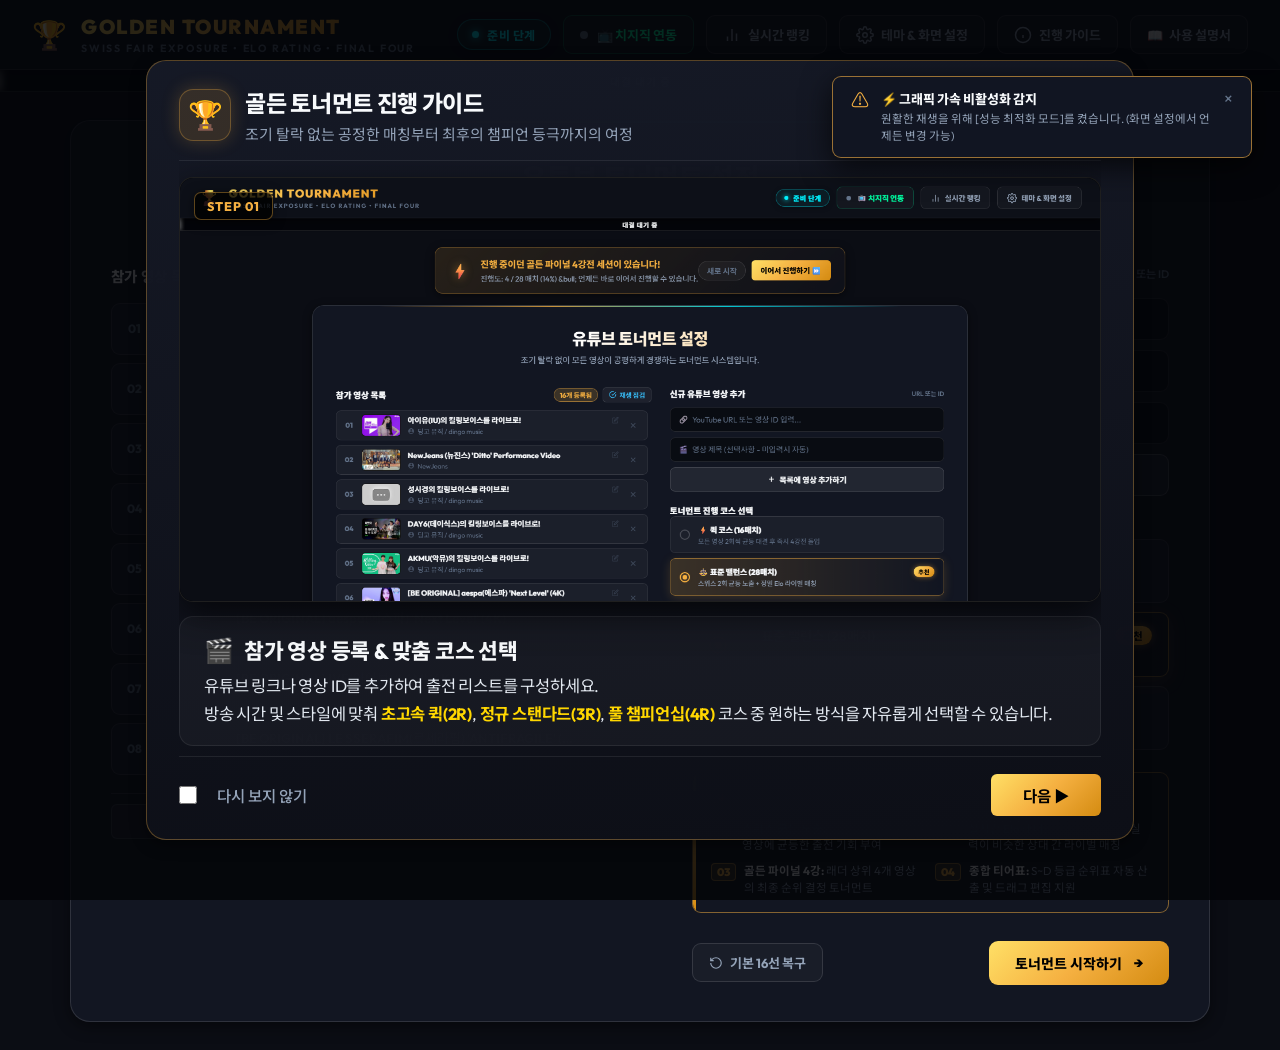
==== index.html @ 11e96d69 "가이드 추가" ====
<!DOCTYPE html>
<html lang="ko">
<head>
  <meta charset="UTF-8">
  <meta name="viewport" content="width=device-width, initial-scale=1.0">
  <title>스위스-Elo 골든 토너먼트 | YouTube Music & Video League</title>
  <meta name="description" content="조기 탈락 없는 공정한 스위스 라운드와 실시간 Elo 랭킹, 골든 파이널 4강 토너먼트가 결합된 유튜브 영상 챔피언십">
  <!-- Google Fonts: Outfit & Noto Sans KR -->
  <link rel="preconnect" href="https://fonts.googleapis.com">
  <link rel="preconnect" href="https://fonts.gstatic.com" crossorigin>
  <link href="https://fonts.googleapis.com/css2?family=Outfit:wght@400;600;700;900&family=Noto+Sans+KR:wght@400;500;700;900&display=swap" rel="stylesheet">
  <!-- CSS Stylesheet -->
  <link rel="stylesheet" href="css/style.css">
</head>
<body>
  <div id="app-container">
    <!-- 상단 글로벌 네비게이션 헤더 -->
    <header class="app-header">
      <div class="logo-area">
        <div class="trophy-badge">🏆</div>
        <div>
          <h1 class="brand-title">GOLDEN TOURNAMENT</h1>
          <p class="brand-sub">SWISS FAIR EXPOSURE &bull; ELO RATING &bull; FINAL FOUR</p>
        </div>
      </div>

      <div class="header-controls">
        <div id="match-phase-badge" class="phase-pill pill-swiss">
          <span class="pulse-dot"></span>
          <span id="phase-text">준비 단계</span>
        </div>
        <button id="btn-header-chzzk" class="btn-ghost btn-chzzk-header" title="치지직(CHZZK) 실시간 채팅 투표 연동 설정">
          <span class="chzzk-dot" id="header-chzzk-dot"></span>
          <span>📺 치지직 연동</span>
        </button>
        <button id="btn-show-live-ranking" class="btn-ghost" title="현재 Elo 랭킹 보기">
          <svg width="18" height="18" viewBox="0 0 24 24" fill="none" stroke="currentColor" stroke-width="2">
            <path d="M18 20V10M12 20V4M6 20v-6"></path>
          </svg>
          실시간 랭킹
        </button>
        <button id="btn-open-font-settings" class="btn-ghost" title="테마 및 화면/글씨 크기 설정">
          <svg width="18" height="18" viewBox="0 0 24 24" fill="none" stroke="currentColor" stroke-width="2">
            <circle cx="12" cy="12" r="3"></circle>
            <path d="M19.4 15a1.65 1.65 0 0 0 .33 1.82l.06.06a2 2 0 0 1 0 2.83 2 2 0 0 1-2.83 0l-.06-.06a1.65 1.65 0 0 0-1.82-.33 1.65 1.65 0 0 0-1 1.51V21a2 2 0 0 1-2 2 2 2 0 0 1-2-2v-.09A1.65 1.65 0 0 0 9 19.4a1.65 1.65 0 0 0-1.82.33l-.06.06a2 2 0 0 1-2.83 0 2 2 0 0 1 0-2.83l.06-.06a1.65 1.65 0 0 0 .33-1.82 1.65 1.65 0 0 0-1.51-1H3a2 2 0 0 1-2-2 2 2 0 0 1 2-2h.09A1.65 1.65 0 0 0 4.6 9a1.65 1.65 0 0 0-.33-1.82l-.06-.06a2 2 0 0 1 0-2.83 2 2 0 0 1 2.83 0l.06.06a1.65 1.65 0 0 0 1.82.33H9a1.65 1.65 0 0 0 1-1.51V3a2 2 0 0 1 2-2 2 2 0 0 1 2 2v.09a1.65 1.65 0 0 0 1 1.51 1.65 1.65 0 0 0 1.82-.33l.06-.06a2 2 0 0 1 2.83 0 2 2 0 0 1 0 2.83l-.06.06a1.65 1.65 0 0 0-.33 1.82V9a1.65 1.65 0 0 0 1.51 1H21a2 2 0 0 1 2 2 2 2 0 0 1-2 2h-.09a1.65 1.65 0 0 0-1.51 1z"></path>
          </svg>
          테마 & 화면 설정
        </button>
        <button id="btn-open-intro-guide" class="btn-ghost" title="토너먼트 진행 가이드 팝업 보기">
          <svg width="18" height="18" viewBox="0 0 24 24" fill="none" stroke="currentColor" stroke-width="2">
            <circle cx="12" cy="12" r="10"></circle>
            <line x1="12" y1="16" x2="12" y2="12"></line>
            <line x1="12" y1="8" x2="12.01" y2="8"></line>
          </svg>
          진행 가이드
        </button>
        <a href="manual.html" target="_blank" class="btn-ghost" title="전체 기능 사용 설명서 새 탭 열기" style="text-decoration:none;display:inline-flex;align-items:center;gap:6px;">
          <span>📖</span>
          <span>사용 설명서</span>
        </a>
      </div>
    </header>

    <!-- 진행 상황 프로그레스 바 -->
    <div class="progress-track" id="progress-wrapper">
      <div class="progress-bar-fill" id="main-progress-bar" style="width: 0%"></div>
      <div class="progress-label" id="progress-text">대결 대기 중</div>
    </div>

    <!-- 메인 컨텐츠 영역 -->
    <main id="view-viewport">

      <!-- ================= 1. 셋업 화면 (SETUP VIEW) ================= -->
      <section id="view-setup" class="view-panel active">
        <!-- 이전 세션 복원 배너 (저장된 세션이 있을 때만 활성화) -->
        <div id="session-resume-banner" class="resume-session-banner glass-panel" style="display: none;">
          <div class="resume-banner-content">
            <span class="resume-banner-icon">⚡</span>
            <div class="resume-banner-text">
              <h4 id="resume-banner-title">진행 중이던 토너먼트 세션이 있습니다!</h4>
              <p id="resume-banner-desc">이전에 진행 중이던 매치 및 ELO 전적이 안전하게 보관되어 있습니다.</p>
            </div>
          </div>
          <div class="resume-banner-actions">
            <button id="btn-discard-session" class="btn-ghost-sm" type="button">새로 시작</button>
            <button id="btn-resume-session" class="btn-primary btn-gold-glow btn-sm" type="button">
              이어서 진행하기 ⏩
            </button>
          </div>
        </div>

        <div class="setup-card glass-panel">
          <div class="setup-header">
            <h2 class="view-title">유튜브 토너먼트 설정</h2>
            <p class="view-desc">조기 탈락 없이 모든 영상이 공평하게 경쟁하는 토너먼트 시스템입니다.</p>
          </div>

          <!-- 설정 옵션들 -->
          <div class="setup-grid">
            <div class="setup-box">
              <div class="setup-box-header">
                <label class="setup-label">참가 영상 목록</label>
                <div class="header-action-group">
                  <span class="badge-count"><span id="candidate-count">16</span>개 등록됨</span>
                  <button id="btn-check-embed-all" class="btn-text-action btn-inspect-action" title="등록된 영상들의 유튜브 임베드 재생 가능 여부를 점검합니다">
                    <svg width="13" height="13" viewBox="0 0 24 24" fill="none" stroke="currentColor" stroke-width="2.2"><path d="M22 11.08V12a10 10 0 1 1-5.93-9.14"></path><polyline points="22 4 12 14.01 9 11.01"></polyline></svg>
                    재생 점검
                  </button>
                </div>
              </div>
              <div class="candidate-list-container custom-scrollbar" id="candidate-list">
                <!-- 동적으로 리스트 렌더링 -->
              </div>
              <div class="candidate-bottom-actions">
                <button id="btn-copy-candidates" class="btn-text-action btn-bottom-action" title="현재 참가 영상 목록을 복사하여 다른 사람에게 공유합니다">
                  <svg width="13" height="13" viewBox="0 0 24 24" fill="none" stroke="currentColor" stroke-width="2.2"><rect x="9" y="9" width="13" height="13" rx="2" ry="2"></rect><path d="M5 15H4a2 2 0 0 1-2-2V4a2 2 0 0 1 2-2h9a2 2 0 0 1 2 2v1"></path></svg>
                  목록 복사
                </button>
                <button id="btn-paste-candidates" class="btn-text-action btn-accent-action btn-bottom-action" title="공유받은 참가 영상 목록을 붙여넣어 기존 목록에 추가합니다">
                  <svg width="13" height="13" viewBox="0 0 24 24" fill="none" stroke="currentColor" stroke-width="2.2"><path d="M16 4h2a2 2 0 0 1 2 2v14a2 2 0 0 1-2 2H6a2 2 0 0 1-2-2V6a2 2 0 0 1 2-2h2"></path><rect x="8" y="2" width="8" height="4" rx="1" ry="1"></rect></svg>
                  목록 붙여넣기
                </button>
                <button id="btn-clear-all-videos" class="btn-text-action btn-danger-action btn-bottom-action" title="참가 목록의 모든 영상을 한번에 비웁니다">
                  <svg width="13" height="13" viewBox="0 0 24 24" fill="none" stroke="currentColor" stroke-width="2.2"><path d="M3 6h18M19 6v14a2 2 0 0 1-2 2H7a2 2 0 0 1-2-2V6m3 0V4a2 2 0 0 1 2-2h4a2 2 0 0 1 2 2v2"></path></svg>
                  목록 비우기
                </button>
              </div>
            </div>

            <div class="setup-box">
              <div class="setup-box-header">
                <label class="setup-label">신규 유튜브 영상 추가</label>
                <span class="badge-sub">URL 또는 ID</span>
              </div>
              <div class="add-video-form">
                <div class="input-group">
                  <span class="input-icon">🔗</span>
                  <input type="text" id="input-yt-url" placeholder="YouTube URL 또는 영상 ID 입력..." class="input-field">
                </div>
                <div class="input-group">
                  <span class="input-icon">🎬</span>
                  <input type="text" id="input-yt-title" placeholder="영상 제목 (선택사항 - 미입력시 자동)" class="input-field">
                </div>
                <div class="input-group">
                  <span class="input-icon">🎤</span>
                  <input type="text" id="input-yt-creator" placeholder="가수 / 부른 사람 (선택사항 - 미입력시 자동)" class="input-field">
                </div>
                <button id="btn-add-video" class="btn-secondary btn-add-full">
                  <svg width="15" height="15" viewBox="0 0 24 24" fill="none" stroke="currentColor" stroke-width="2.5"><line x1="12" y1="5" x2="12" y2="19"></line><line x1="5" y1="12" x2="19" y2="12"></line></svg>
                  목록에 영상 추가하기
                </button>
              </div>

              <div class="match-mode-selector">
                <label class="setup-label">토너먼트 진행 코스 선택</label>
                <div class="mode-options-grid">
                  <label class="mode-card">
                    <input type="radio" name="match-mode" value="quick">
                    <div class="mode-card-indicator"></div>
                    <div class="mode-card-body">
                      <div class="mode-title-row">
                        <span class="mode-name">⚡ 퀵 코스 (<span id="course-match-quick">16</span>매치)</span>
                      </div>
                      <span class="mode-desc">모든 영상 2회씩 균등 대결 후 즉시 4강전 돌입</span>
                    </div>
                  </label>
                  <label class="mode-card selected">
                    <input type="radio" name="match-mode" value="standard" checked>
                    <div class="mode-card-indicator"></div>
                    <div class="mode-card-body">
                      <div class="mode-title-row">
                        <span class="mode-name">⚖️ 표준 밸런스 (<span id="course-match-standard">28</span>매치)</span>
                        <span class="badge-recommend">추천</span>
                      </div>
                      <span class="mode-desc">스위스 2회 균등 노출 + 정밀 Elo 라이벌 매칭</span>
                    </div>
                  </label>
                  <label class="mode-card">
                    <input type="radio" name="match-mode" value="deep">
                    <div class="mode-card-indicator"></div>
                    <div class="mode-card-body">
                      <div class="mode-title-row">
                        <span class="mode-name">🎯 마스터 래더 (<span id="course-match-deep">45</span>매치)</span>
                      </div>
                      <span class="mode-desc">정밀한 Elo 레이팅과 세부 티어 산출을 위한 심층 리그</span>
                    </div>
                  </label>
                </div>
              </div>

              <div class="rule-features-box">
                <div class="rule-box-header">
                  <span class="sparkle-icon">✨</span>
                  <h4>골든 토너먼트 진행 방식</h4>
                </div>
                <div class="rule-steps-grid">
                  <div class="rule-step-item">
                    <span class="step-num">01</span>
                    <div class="step-desc"><strong>스위스 균등 노출:</strong> 조기 탈락 없이 모든 영상에 균등한 출전 기회 부여</div>
                  </div>
                  <div class="rule-step-item">
                    <span class="step-num">02</span>
                    <div class="step-desc"><strong>실시간 Elo 래더:</strong> 레이팅 기반으로 실력이 비슷한 상대 간 라이벌 매칭</div>
                  </div>
                  <div class="rule-step-item">
                    <span class="step-num">03</span>
                    <div class="step-desc"><strong>골든 파이널 4강:</strong> 래더 상위 4개 영상의 최종 순위 결정 토너먼트</div>
                  </div>
                  <div class="rule-step-item">
                    <span class="step-num">04</span>
                    <div class="step-desc"><strong>종합 티어표:</strong> S~D 등급 순위표 자동 산출 및 드래그 편집 지원</div>
                  </div>
                </div>
              </div>

              <div class="action-row">
                <button id="btn-reset-default" class="btn-ghost" title="기본 영상 16개로 초기화">
                  <svg width="14" height="14" viewBox="0 0 24 24" fill="none" stroke="currentColor" stroke-width="2"><path d="M3 12a9 9 0 1 0 9-9 9.75 9.75 0 0 0-6.74 2.74L3 8"></path><path d="M3 3v5h5"></path></svg>
                  기본 16선 복구
                </button>
                <button id="btn-start-tournament" class="btn-primary btn-gold-glow">
                  토너먼트 시작하기
                  <span class="btn-arrow">→</span>
                </button>
              </div>
            </div>
          </div>
        </div>
      </section>

      <!-- ================= 2. 대결 화면 (DUAL BATTLE VIEW) ================= -->
      <section id="view-battle" class="view-panel">
        <div class="battle-arena">
          <!-- 좌측 후보 (Player A - Cyan Arena) -->
          <div class="battle-card glass-panel card-player-a" id="card-a">
            <div class="candidate-header">
              <div class="player-tag-row">
                <span class="corner-tag tag-a">PLAYER A</span>
                <span class="elo-badge badge-elo-cyan" id="badge-elo-a">ELO 1200</span>
              </div>
              <a id="link-direct-a" href="#" target="_blank" rel="noopener noreferrer" class="btn-yt-direct" title="YouTube에서 새 탭으로 직접 보기">
                <svg width="13" height="13" viewBox="0 0 24 24" fill="currentColor"><path d="M23.498 6.186a3.016 3.016 0 0 0-2.122-2.136C19.505 3.545 12 3.545 12 3.545s-7.505 0-9.377.505A3.017 3.017 0 0 0 .502 6.186C0 8.07 0 12 0 12s0 3.93.502 5.814a3.016 3.016 0 0 0 2.122 2.136c1.871.505 9.376.505 9.376.505s7.505 0 9.377-.505a3.015 3.015 0 0 0 2.122-2.136C24 15.93 24 12 24 12s0-3.93-.502-5.814zM9.545 15.568V8.432L15.818 12l-6.273 3.568z"/></svg>
                <span>YouTube ↗</span>
              </a>
            </div>

            <div class="player-container frame-a">
              <div id="player-a-iframe"></div>
              <div class="player-cover-loader" id="loader-a">
                <div class="dual-spinner"></div>
                <span class="loader-text">영상 동기화 중...</span>
              </div>
            </div>

            <div class="candidate-meta">
              <h3 class="candidate-title" id="title-a">영상 제목 로딩 중...</h3>
              <div class="meta-sub-row">
                <p class="candidate-channel" id="channel-a">채널명</p>
                <div class="candidate-stats">
                  <span class="stat-pill" id="stats-record-a">0승 0패</span>
                  <span class="stat-pill" id="stats-matches-a">0회 대결</span>
                </div>
              </div>
            </div>

            <button id="btn-vote-a" class="btn-vote btn-vote-cyan">
              <span class="btn-vote-label">A 선택하기</span>
              <div class="key-hint-group">
                <kbd class="key-hint">A</kbd>
                <kbd class="key-hint">&larr;</kbd>
              </div>
            </button>
          </div>

          <!-- 중앙 VS & 승률 연출 디바이더 -->
          <div class="battle-vs-divider">
            <div class="match-indicator-badge" id="current-match-indicator">MATCH 1 / 28</div>
            <div class="vs-glow-circle">
              <span class="vs-text">VS</span>
            </div>
            
            <!-- 실시간 Elo 기반 예상 승률 게이지 -->
            <div class="win-prob-box" title="Elo 점수 기반 예상 승률">
              <div class="prob-labels">
                <span id="prob-val-a" class="prob-text prob-a">50%</span>
                <span class="prob-title">예상 승률</span>
                <span id="prob-val-b" class="prob-text prob-b">50%</span>
              </div>
              <div class="prob-track">
                <div id="prob-fill-a" class="prob-bar-a" style="width: 50%"></div>
                <div id="prob-fill-b" class="prob-bar-b" style="width: 50%"></div>
              </div>
            </div>

            <div class="streak-indicator" id="streak-indicator"></div>
          </div>

          <!-- 우측 후보 (Player B - Rose Arena) -->
          <div class="battle-card glass-panel card-player-b" id="card-b">
            <div class="candidate-header">
              <div class="player-tag-row">
                <span class="corner-tag tag-b">PLAYER B</span>
                <span class="elo-badge badge-elo-rose" id="badge-elo-b">ELO 1200</span>
              </div>
              <a id="link-direct-b" href="#" target="_blank" rel="noopener noreferrer" class="btn-yt-direct" title="YouTube에서 새 탭으로 직접 보기">
                <svg width="13" height="13" viewBox="0 0 24 24" fill="currentColor"><path d="M23.498 6.186a3.016 3.016 0 0 0-2.122-2.136C19.505 3.545 12 3.545 12 3.545s-7.505 0-9.377.505A3.017 3.017 0 0 0 .502 6.186C0 8.07 0 12 0 12s0 3.93.502 5.814a3.016 3.016 0 0 0 2.122 2.136c1.871.505 9.376.505 9.376.505s7.505 0 9.377-.505a3.015 3.015 0 0 0 2.122-2.136C24 15.93 24 12 24 12s0-3.93-.502-5.814zM9.545 15.568V8.432L15.818 12l-6.273 3.568z"/></svg>
                <span>YouTube ↗</span>
              </a>
            </div>

            <div class="player-container frame-b">
              <div id="player-b-iframe"></div>
              <div class="player-cover-loader" id="loader-b">
                <div class="dual-spinner"></div>
                <span class="loader-text">영상 동기화 중...</span>
              </div>
            </div>

            <div class="candidate-meta">
              <h3 class="candidate-title" id="title-b">영상 제목 로딩 중...</h3>
              <div class="meta-sub-row">
                <p class="candidate-channel" id="channel-b">채널명</p>
                <div class="candidate-stats">
                  <span class="stat-pill" id="stats-record-b">0승 0패</span>
                  <span class="stat-pill" id="stats-matches-b">0회 대결</span>
                </div>
              </div>
            </div>

            <button id="btn-vote-b" class="btn-vote btn-vote-rose">
              <span class="btn-vote-label">B 선택하기</span>
              <div class="key-hint-group">
                <kbd class="key-hint">D</kbd>
                <kbd class="key-hint">&rarr;</kbd>
              </div>
            </button>
          </div>
        </div>

        <!-- 치지직 실시간 시청자 투표 패널 -->
        <div class="chzzk-poll-panel glass-panel" id="chzzk-poll-panel">
          <div class="chzzk-poll-header">
            <div class="chzzk-live-tag">
              <span class="chzzk-pulse-dot" id="chzzk-live-dot"></span>
              <span class="chzzk-brand-label">CHZZK</span>
              <span>실시간 시청자 투표</span>
            </div>
            <div class="chzzk-poll-meta">
              <span class="chzzk-cmd-hint">시청자 채팅: <strong>1/A</strong> 또는 <strong>2/B</strong></span>
              <button id="btn-chzzk-status-badge" class="badge-chzzk-status" title="치지직 채팅 연결 상태 확인">대기 중</button>
            </div>
          </div>
          
          <div class="chzzk-poll-bar-wrapper">
            <div class="chzzk-poll-labels">
              <span class="poll-label-a">[A] <strong id="chzzk-votes-a">0</strong>표 (<span id="chzzk-pct-a">50%</span>)</span>
              <span class="poll-status-indicator" id="chzzk-poll-status-text">투표 대기</span>
              <span class="poll-label-b">(<span id="chzzk-pct-b">50%</span>) <strong id="chzzk-votes-b">0</strong>표 [B]</span>
            </div>
            <div class="chzzk-poll-track">
              <div id="chzzk-bar-a" class="chzzk-fill-a" style="width: 50%"></div>
              <div id="chzzk-bar-b" class="chzzk-fill-b" style="width: 50%"></div>
            </div>
          </div>

          <div class="chzzk-poll-controls" id="chzzk-poll-controls-wrap">
            <button id="btn-chzzk-toggle-poll" class="btn-ghost-sm btn-poll-toggle" type="button">
              <span id="chzzk-poll-btn-icon">▶</span>
              <span id="chzzk-poll-btn-text">투표 시작</span>
            </button>
            <button id="btn-chzzk-apply-majority" class="btn-primary btn-gold-glow btn-sm btn-apply-majority" type="button" disabled title="더 많은 표를 얻은 쪽으로 자동 투표합니다">
              👑 시청자 다수결 반영
            </button>
            <button id="btn-open-chzzk-setup" class="btn-ghost-sm" type="button" title="치지직 방송 채널 연동 설정">
              ⚙️ 연동 설정
            </button>
          </div>

          <!-- 4강전 전용 모드 적용 시 래더 리그 중 노출할 잠금 안내 문구 -->
          <div class="chzzk-poll-locked-notice" id="chzzk-poll-locked-notice" style="display: none;">
            <span class="lock-icon">🔒</span>
            <span>현재 <strong>[4강전 & 결승전 전용]</strong> 설정이 적용 중입니다. 래더 리그 종료 후 4강전 진출 시 시청자 투표가 자동 활성화됩니다.</span>
          </div>
        </div>

        <!-- 하단 보조 플로팅 툴바 -->
        <div class="battle-toolbar">
          <button id="btn-battle-undo" class="btn-ghost-sm btn-undo-glow disabled" disabled title="직전 투표 취소 및 복원 (단축키: Z 또는 Ctrl+Z)">
            <svg width="13" height="13" viewBox="0 0 24 24" fill="none" stroke="currentColor" stroke-width="2.2"><path d="M3 7v6h6"></path><path d="M21 17a9 9 0 0 0-9-9 9 9 0 0 0-6 2.3L3 13"></path></svg>
            이전 투표 취소 (Z)
          </button>
          <button id="btn-battle-skip" class="btn-ghost-sm" title="승패 없이 다음 매칭 진행">
            <svg width="13" height="13" viewBox="0 0 24 24" fill="none" stroke="currentColor" stroke-width="2"><polygon points="5 4 15 12 5 20 5 4"></polygon><line x1="19" y1="5" x2="19" y2="19"></line></svg>
            스킵 (무승부)
          </button>
          <button id="btn-toggle-play-both" class="btn-ghost-sm">
            <svg width="13" height="13" viewBox="0 0 24 24" fill="none" stroke="currentColor" stroke-width="2"><rect x="6" y="4" width="4" height="16"></rect><rect x="14" y="4" width="4" height="16"></rect></svg>
            동시 일시정지
          </button>
          <button id="btn-jump-to-final" class="btn-ghost-sm btn-jump-glow" title="현재 상위 1~4위로 바로 결승 토너먼트 진행">
            🏆 지금 바로 4강전 진출
          </button>
        </div>
      </section>

      <!-- ================= 3. 골든 파이널 4강 화면 (BRACKET VIEW) ================= -->
      <section id="view-final" class="view-panel">
        <div class="final-container glass-panel">
          <!-- 상단 헤더 및 조작 버튼 바 (스크롤 없이 즉시 조작 가능하도록 상단 배치) -->
          <div class="final-header-bar">
            <div class="final-header-info">
              <div class="final-header-top-badge">
                <span class="sparkle-badge">GOLDEN FINAL 4</span>
              </div>
              <h2 class="view-title">골든 파이널 4강 토너먼트</h2>
              <p class="view-desc">스위스-Elo 래더 상위 4개 영상의 최종 순위 결정전</p>
            </div>

            <!-- 경기 시작 버튼 액션 영역 (상단 우측 배치) -->
            <div class="final-action-area">
              <button id="btn-start-final-match" class="btn-primary btn-gold-glow">4강전 시작하기</button>
            </div>
          </div>

          <!-- 브래킷 트리 시각화 -->
          <div class="bracket-tree" id="final-bracket-tree">
            <!-- bracket.js에서 렌더링 -->
          </div>
        </div>
      </section>

      <!-- ================= 4. 최종 결과 & 티어표 화면 (TIER RESULT VIEW) ================= -->
      <section id="view-result" class="view-panel">
        <div class="result-container glass-panel">
          <!-- 1위 우승 세리머니 팟 -->
          <div class="winner-ceremony" id="winner-ceremony-section">
            <div class="crown-icon">👑</div>
            <h2 class="winner-headline">CHAMPION OF THE TOURNAMENT</h2>
            <div class="winner-card" id="winner-video-card">
              <!-- JS에서 렌더링 -->
            </div>
          </div>

          <!-- 마노사바 스타일 전체 티어표 (S, A, B, C, D) -->
          <div class="tier-maker-section">
            <div class="section-title-row">
              <h3 class="section-title">전체 영상 종합 티어표 (Tier Map)</h3>
              <p class="section-desc">카드들을 드래그하여 나만의 최종 순위표를 미세 조정할 수 있습니다.</p>
            </div>

            <div class="tier-board" id="tier-board">
              <!-- tiermaker.js에서 S, A, B, C, D 티어 행 렌더링 -->
            </div>
          </div>

          <div class="result-action-bar">
            <button id="btn-restart" class="btn-secondary">처음부터 다시하기 🔄</button>
            <button id="btn-export-ranking" class="btn-secondary">결과 순위표 텍스트 복사 📋</button>
            <button id="btn-download-image" class="btn-primary btn-gold-glow">티어표 이미지 저장 🖼️</button>
          </div>
        </div>
      </section>
    </main>

    <!-- 실시간 랭킹 모달 다이얼로그 -->
    <div class="modal-backdrop" id="modal-live-ranking">
      <div class="modal-dialog glass-panel ranking-modal-dialog">
        <div class="modal-header">
          <h3>📊 실시간 Elo 순위표</h3>
          <button class="modal-close" id="btn-close-modal">&times;</button>
        </div>
        <div class="modal-body custom-scrollbar" id="live-ranking-list">
          <!-- 실시간 랭킹 렌더링 -->
        </div>
      </div>
    </div>

    <!-- 백그라운드 임베드 검사용 숨김 컨테이너 (브라우저 스로틀링 방지 및 Zero-Lag 단일 재활용 러너) -->
    <div id="embed-check-runner-container" style="position:fixed;top:0;left:0;width:240px;height:135px;z-index:-9999;opacity:0.01;pointer-events:none;" aria-hidden="true">
      <div id="embed-check-runner"></div>
    </div>

    <!-- 영상 빠른 미리보기 모달 다이얼로그 -->
    <div class="modal-backdrop" id="modal-video-preview">
      <div class="modal-dialog glass-panel preview-modal-dialog">
        <div class="modal-header">
          <div class="modal-title-group">
            <span class="modal-title-icon">🎬</span>
            <h3 id="preview-modal-title">영상 미리보기</h3>
          </div>
          <button class="modal-close" id="btn-close-preview-modal">&times;</button>
        </div>
        <div class="modal-body preview-modal-body">
          <div class="preview-player-wrap">
            <div id="preview-player-iframe"></div>
          </div>
          <div class="preview-modal-footer">
            <span class="preview-status-tip" id="preview-status-tip">임베드 재생 상태를 실시간으로 확인합니다.</span>
            <a href="#" target="_blank" rel="noopener noreferrer" class="btn-secondary btn-sm" id="preview-yt-link">
              YouTube에서 열기 ↗
            </a>
          </div>
        </div>
      </div>
    </div>

    <!-- 참가 영상 목록 붙여넣기 / 가져오기 모달 다이얼로그 -->
    <div class="modal-backdrop" id="modal-paste-candidates">
      <div class="modal-dialog glass-panel paste-modal-dialog">
        <div class="modal-header">
          <div class="modal-title-group">
            <span class="modal-title-icon">📋</span>
            <h3>참가 영상 목록 붙여넣기</h3>
          </div>
          <button class="modal-close" id="btn-close-paste-modal">&times;</button>
        </div>
        <div class="modal-body">
          <p class="paste-modal-tip">공유받은 목록 텍스트를 붙여넣으세요. <strong>원래 가지고 있는 목록에 새로 추가</strong>됩니다.</p>
          <div class="paste-input-wrap">
            <textarea id="paste-candidates-text" class="paste-textarea custom-scrollbar" placeholder="여기에 공유받은 텍스트를 붙여넣으세요 (Ctrl + V)...&#10;&#10;[지원되는 포맷 예시]&#10;01. Super Shy | https://www.youtube.com/watch?v=ArmDp-zijuc&#10;   👤 가수: NewJeans&#10;02. I AM | https://www.youtube.com/watch?v=6ZUIwj3FgUY&#10;   👤 가수: IVE&#10;&#10;* 줄마다 영상 링크가 포함되어 있으면 제목 및 가수 정보와 함께 자동으로 인식됩니다."></textarea>
          </div>
          <div class="paste-modal-footer">
            <button id="btn-read-clipboard-quick" class="btn-ghost btn-sm" type="button">
              <svg width="14" height="14" viewBox="0 0 24 24" fill="none" stroke="currentColor" stroke-width="2"><path d="M16 4h2a2 2 0 0 1 2 2v14a2 2 0 0 1-2 2H6a2 2 0 0 1-2-2V6a2 2 0 0 1 2-2h2"></path><rect x="8" y="2" width="8" height="4" rx="1" ry="1"></rect></svg>
              클립보드에서 자동 가져오기
            </button>
            <div class="paste-action-btns">
              <button id="btn-cancel-paste" class="btn-secondary btn-sm" type="button">취소</button>
              <button id="btn-confirm-paste" class="btn-primary btn-gold-glow btn-sm" type="button">기존 목록에 추가하기 (+)</button>
            </div>
          </div>
        </div>
      </div>
    </div>

    <!-- 화면 & 영역별 글씨 크기 조절 모달 다이얼로그 -->
    <div class="modal-backdrop" id="modal-font-settings">
      <div class="modal-dialog glass-panel font-settings-modal-dialog">
        <div class="modal-header">
          <div class="modal-title-group">
            <span class="modal-title-icon">🎨</span>
            <h3>테마 & 화면 설정</h3>
          </div>
          <button class="modal-close" id="btn-close-font-modal">&times;</button>
        </div>
        <div class="modal-body custom-scrollbar font-settings-body">
          <!-- 0. 테마 선택 섹션 -->
          <div class="theme-setting-box">
            <div class="theme-setting-header">
              <div class="setting-title-wrap">
                <span class="setting-icon">✨</span>
                <div>
                  <label class="setting-label">디자인 테마 선택</label>
                  <span class="setting-desc">원하는 방송 및 시각 분위기에 맞춰 색감을 실시간 전환합니다</span>
                </div>
              </div>
              <span class="current-theme-badge" id="current-theme-name">골든 옵시디언</span>
            </div>
            <div class="theme-card-grid" id="theme-card-grid">
              <!-- 1. 골든 옵시디언 (기본) -->
              <div class="theme-card active" data-theme-id="golden-obsidian" title="챔피언십 시그니처 딥 블랙 & 네온 골드 테마">
                <div class="theme-card-preview theme-preview-golden">
                  <span class="theme-chip" style="background: #08090d;"></span>
                  <span class="theme-chip" style="background: #f5b041;"></span>
                  <span class="theme-chip" style="background: #00f2fe;"></span>
                </div>
                <div class="theme-card-info">
                  <span class="theme-card-title">🏆 골든 옵시디언</span>
                  <span class="theme-card-desc">시그니처 (기본)</span>
                </div>
                <div class="theme-active-check">✓</div>
              </div>

              <!-- 2. 치지직 테마 -->
              <div class="theme-card" data-theme-id="chzzk-theme" title="치지직 스트리밍 및 채팅과 어울리는 다크 차콜 & 네온 민트 테마">
                <div class="theme-card-preview theme-preview-chzzk">
                  <span class="theme-chip" style="background: #0a0f0d;"></span>
                  <span class="theme-chip" style="background: #00ffa3;"></span>
                  <span class="theme-chip" style="background: #00e5ff;"></span>
                </div>
                <div class="theme-card-info">
                  <span class="theme-card-title">📺 치지직 테마</span>
                  <span class="theme-card-desc">네온 그린 & 민트</span>
                </div>
                <div class="theme-active-check">✓</div>
              </div>

              <!-- 3. 모던 테마 -->
              <div class="theme-card" data-theme-id="modern-theme" title="미니멀하고 세련된 딥 슬레이트 & 테크 인디고 테마">
                <div class="theme-card-preview theme-preview-modern">
                  <span class="theme-chip" style="background: #0f172a;"></span>
                  <span class="theme-chip" style="background: #38bdf8;"></span>
                  <span class="theme-chip" style="background: #818cf8;"></span>
                </div>
                <div class="theme-card-info">
                  <span class="theme-card-title">💻 모던 테마</span>
                  <span class="theme-card-desc">슬레이트 & 인디고</span>
                </div>
                <div class="theme-active-check">✓</div>
              </div>

              <!-- 4. 흑백 테마 -->
              <div class="theme-card" data-theme-id="monochrome-theme" title="절제된 명암 대비가 돋보이는 퓨어 누아르 모노크롬 테마">
                <div class="theme-card-preview theme-preview-monochrome">
                  <span class="theme-chip" style="background: #09090b;"></span>
                  <span class="theme-chip" style="background: #ffffff;"></span>
                  <span class="theme-chip" style="background: #71717a;"></span>
                </div>
                <div class="theme-card-info">
                  <span class="theme-card-title">♟️ 흑백 테마</span>
                  <span class="theme-card-desc">누아르 모노크롬</span>
                </div>
                <div class="theme-active-check">✓</div>
              </div>

              <!-- 5. 화이트 테마 -->
              <div class="theme-card" data-theme-id="white-theme" title="맑고 화사한 고가독성 라이트 테마">
                <div class="theme-card-preview theme-preview-white">
                  <span class="theme-chip" style="background: #f8fafc; border: 1px solid #cbd5e1;"></span>
                  <span class="theme-chip" style="background: #2563eb;"></span>
                  <span class="theme-chip" style="background: #e2e8f0;"></span>
                </div>
                <div class="theme-card-info">
                  <span class="theme-card-title">☀️ 화이트 테마</span>
                  <span class="theme-card-desc">깔끔한 라이트 모드</span>
                </div>
                <div class="theme-active-check">✓</div>
              </div>
            </div>
          </div>

          <div class="font-settings-banner">
            <span class="banner-badge">📺 방송 송출 가독성 최적화</span>
            <p class="banner-desc">치지직, 유튜브 등 방송 화면에 송출할 때 시청자가 제목과 스탯을 선명하게 볼 수 있도록 영역별 글씨 크기를 맞춤 조절합니다. 조절 즉시 실시간 반영되며 새로고침해도 자동 유지됩니다.</p>
          </div>

          <!-- 저사양 / 성능 최적화 모드 토글 -->
          <div class="perf-setting-box">
            <div class="perf-setting-info">
              <div class="perf-setting-title-wrap">
                <span class="setting-icon">⚡</span>
                <div>
                  <label class="perf-setting-title" for="modal-toggle-perf-mode">성능 최적화 모드 (저사양 환경)</label>
                  <p class="perf-setting-desc">하드웨어 가속이 꺼져있거나 저사양 환경에서 화면 끊김을 방지하기 위해 블러, 무거운 그림자 및 무한 애니메이션을 단순화합니다.</p>
                </div>
              </div>
            </div>
            <label class="toggle-switch" title="성능 최적화 모드 켜기/끄기">
              <input type="checkbox" id="modal-toggle-perf-mode">
              <span class="toggle-slider"></span>
            </label>
          </div>

          <div class="font-settings-grid">
            <!-- 1. 전체 글씨 배율 (전역 UI 스케일) -->
            <div class="font-setting-item highlight-box">
              <div class="font-setting-header">
                <div class="setting-title-wrap">
                  <span class="setting-icon">🌐</span>
                  <div>
                    <label class="setting-label" for="slider-scale-global">전체 화면 글씨 배율 (전역 스케일)</label>
                    <span class="setting-desc">모든 화면의 기본 폰트 크기를 비율로 조절합니다</span>
                  </div>
                </div>
                <span class="setting-val-badge" id="val-scale-global">115%</span>
              </div>
              <div class="slider-row">
                <span class="slider-min">80%</span>
                <input type="range" id="slider-scale-global" min="80" max="160" step="5" value="115" class="custom-range">
                <span class="slider-max">160%</span>
              </div>
            </div>

            <!-- 2. 대결 영상 제목 크기 -->
            <div class="font-setting-item">
              <div class="font-setting-header">
                <div class="setting-title-wrap">
                  <span class="setting-icon">🎵</span>
                  <div>
                    <label class="setting-label" for="slider-battle-title">대결 화면: 영상 제목 크기</label>
                    <span class="setting-desc">플레이어 아래 후보 영상 제목(곡명)의 크기</span>
                  </div>
                </div>
                <span class="setting-val-badge" id="val-battle-title">22px</span>
              </div>
              <div class="slider-row">
                <span class="slider-min">14px</span>
                <input type="range" id="slider-battle-title" min="14" max="32" step="1" value="22" class="custom-range">
                <span class="slider-max">32px</span>
              </div>
            </div>

            <!-- 3. 대결 영상 채널명 & 전적 기록 크기 -->
            <div class="font-setting-item">
              <div class="font-setting-header">
                <div class="setting-title-wrap">
                  <span class="setting-icon">👤</span>
                  <div>
                    <label class="setting-label" for="slider-battle-channel">대결 화면: 채널명 & 전적 기록</label>
                    <span class="setting-desc">영상 아래 채널명 및 승패 뱃지 글씨 크기</span>
                  </div>
                </div>
                <span class="setting-val-badge" id="val-battle-channel">16px</span>
              </div>
              <div class="slider-row">
                <span class="slider-min">12px</span>
                <input type="range" id="slider-battle-channel" min="12" max="24" step="1" value="16" class="custom-range">
                <span class="slider-max">24px</span>
              </div>
            </div>

            <!-- 4. ELO 점수 & 승률 게이지 크기 -->
            <div class="font-setting-item">
              <div class="font-setting-header">
                <div class="setting-title-wrap">
                  <span class="setting-icon">⚡</span>
                  <div>
                    <label class="setting-label" for="slider-battle-meta">대결 화면: ELO & 승률 정보</label>
                    <span class="setting-desc">상단 ELO 레이팅 뱃지 및 중앙 승률 퍼센트 크기</span>
                  </div>
                </div>
                <span class="setting-val-badge" id="val-battle-meta">16px</span>
              </div>
              <div class="slider-row">
                <span class="slider-min">12px</span>
                <input type="range" id="slider-battle-meta" min="12" max="24" step="1" value="16" class="custom-range">
                <span class="slider-max">24px</span>
              </div>
            </div>

            <!-- 5. 투표 버튼 & 단축키 안내 크기 -->
            <div class="font-setting-item">
              <div class="font-setting-header">
                <div class="setting-title-wrap">
                  <span class="setting-icon">🖱️</span>
                  <div>
                    <label class="setting-label" for="slider-battle-btn">대결 화면: 투표 버튼 & 단축키</label>
                    <span class="setting-desc">하단 투표 버튼 문구 및 키보드 단축키(A/D) 뱃지</span>
                  </div>
                </div>
                <span class="setting-val-badge" id="val-battle-btn">18px</span>
              </div>
              <div class="slider-row">
                <span class="slider-min">13px</span>
                <input type="range" id="slider-battle-btn" min="13" max="26" step="1" value="18" class="custom-range">
                <span class="slider-max">26px</span>
              </div>
            </div>

            <!-- 6. 4강 대진표 슬롯 크기 -->
            <div class="font-setting-item">
              <div class="font-setting-header">
                <div class="setting-title-wrap">
                  <span class="setting-icon">🏆</span>
                  <div>
                    <label class="setting-label" for="slider-bracket-title">4강 대진표: 매치 카드 글씨</label>
                    <span class="setting-desc">브래킷 노드의 곡명, ELO, 라운드 헤더 크기</span>
                  </div>
                </div>
                <span class="setting-val-badge" id="val-bracket-title">16px</span>
              </div>
              <div class="slider-row">
                <span class="slider-min">12px</span>
                <input type="range" id="slider-bracket-title" min="12" max="24" step="1" value="16" class="custom-range">
                <span class="slider-max">24px</span>
              </div>
            </div>

            <!-- 7. 실시간 랭킹 & 티어표 크기 -->
            <div class="font-setting-item">
              <div class="font-setting-header">
                <div class="setting-title-wrap">
                  <span class="setting-icon">📊</span>
                  <div>
                    <label class="setting-label" for="slider-ranking-title">실시간 랭킹 & 티어표 글씨</label>
                    <span class="setting-desc">Elo 순위표 모달 및 최종 티어표 카드 제목 크기</span>
                  </div>
                </div>
                <span class="setting-val-badge" id="val-ranking-title">16px</span>
              </div>
              <div class="slider-row">
                <span class="slider-min">12px</span>
                <input type="range" id="slider-ranking-title" min="12" max="24" step="1" value="16" class="custom-range">
                <span class="slider-max">24px</span>
              </div>
            </div>
          </div>

          <div class="font-settings-footer">
            <button id="btn-reset-font-settings" class="btn-ghost btn-sm" type="button" title="화면 크기 및 골든 테마를 권장 기본값으로 되돌립니다">
              <svg width="14" height="14" viewBox="0 0 24 24" fill="none" stroke="currentColor" stroke-width="2"><path d="M3 12a9 9 0 1 0 9-9 9.75 9.75 0 0 0-6.74 2.74L3 8"></path><path d="M3 3v5h5"></path></svg>
              기본값 & 골든 테마 복구
            </button>
            <button id="btn-close-font-settings-confirm" class="btn-primary btn-gold-glow btn-sm" type="button">
              설정 완료 & 닫기
            </button>
          </div>
        </div>
      </div>
    </div>

    <!-- 치지직(CHZZK) 실시간 채팅 투표 연동 모달 다이얼로그 -->
    <div class="modal-backdrop" id="modal-chzzk-settings">
      <div class="modal-dialog glass-panel chzzk-modal-dialog">
        <div class="modal-header">
          <div class="modal-title-group">
            <span class="modal-title-icon">📺</span>
            <h3>치지직(CHZZK) 채팅 투표 연동</h3>
          </div>
          <button class="modal-close" id="btn-close-chzzk-modal">&times;</button>
        </div>
        <div class="modal-body">
          <div class="chzzk-modal-banner">
            <p>스트리머의 치지직 방송 채널과 연결하여, 시청자가 채팅창에 <strong>1/A</strong> 또는 <strong>2/B</strong>를 입력하면 실시간으로 투표율 게이지에 집계됩니다.</p>
          </div>

          <div class="chzzk-input-group">
            <label class="setup-label" for="input-chzzk-channel">치지직 채널 ID 또는 방송 URL</label>
            <div class="input-group">
              <span class="input-icon">🔗</span>
              <input type="text" id="input-chzzk-channel" placeholder="예: https://chzzk.naver.com/live/671295... 또는 32자리 채널 ID" class="input-field">
            </div>
            <p class="chzzk-input-tip">치지직 방송국 주소창의 <code>/live/</code> 뒤에 있는 영문/숫자 조합을 복사해 붙여넣으세요.</p>
          </div>

          <!-- Cloudflare Worker / 로컬 프록시 설정 (상시 노출 박스) -->
          <div class="chzzk-proxy-box" id="chzzk-proxy-box">
            <div class="chzzk-proxy-header">
              <label class="setup-label">
                <span>🌐 치지직 CORS 프록시 우회 설정</span>
                <span class="badge-proxy-tag">웹사이트 / GitHub Pages 환경</span>
              </label>
            </div>

            <!-- 방법 1: Cloudflare Worker 입력 -->
            <div class="proxy-method-block">
              <span class="proxy-method-title">옵션 A. 무료 Cloudflare Worker 주소 등록 (무설치 웹 전용)</span>
              <div class="proxy-input-row">
                <input type="text" id="input-chzzk-proxy" placeholder="예: https://my-chzzk-proxy.workers.dev/?url=" class="input-field">
                <button type="button" id="btn-save-chzzk-proxy" class="btn-primary btn-sm" style="flex-shrink: 0; padding: 0 16px;">저장</button>
              </div>
              <p class="chzzk-input-tip" id="msg-chzzk-proxy-status">
                Worker 주소를 입력하고 [저장]을 누르면 브라우저에 저장되어 자동 연동됩니다.
              </p>
            </div>

            <div class="proxy-divider">
              <span>또는</span>
            </div>

            <!-- 방법 2: start.bat 다운로드 -->
            <div class="proxy-method-block proxy-download-card">
              <div class="proxy-download-text">
                <span class="proxy-method-title">옵션 B. 로컬 프록시 실행 (start.bat 다운로드)</span>
                <p class="chzzk-input-tip" style="margin-top: 2px;">
                  PC에 다운로드하여 더블 클릭해 두시면 웹 화면에서도 치지직이 즉시 연동됩니다.
                </p>
                <p class="chzzk-input-tip" style="margin-top: 4px; color: var(--gold-primary);">
                  💡 실행 후 열린 로컬 화면(<a href="http://localhost:8000" target="_blank" style="color: var(--gold-primary); text-decoration: underline;">http://localhost:8000</a>)에서 진행하시면 100% 무조건 연동됩니다.
                </p>
              </div>
              <a href="start.bat" download="start.bat" id="btn-download-start-bat" class="btn-secondary btn-sm btn-download-bat" style="text-decoration: none; display: inline-flex; align-items: center; gap: 4px;">
                <span>📥 start.bat 다운로드</span>
              </a>
            </div>
          </div>

          <!-- 시청자 투표 적용 범위 설정 옵션 (전체 vs 4강&결승) -->
          <div class="chzzk-scope-box">
            <label class="setup-label">시청자 투표 적용 범위 설정</label>
            <div class="chzzk-scope-options">
              <label class="scope-option-card selected" id="label-scope-all">
                <input type="radio" name="chzzk-poll-scope" value="all" checked>
                <div class="scope-option-body">
                  <div class="scope-title-row">
                    <span class="scope-name">🔥 전체 토너먼트 진행</span>
                    <span class="badge-scope-rec">기본</span>
                  </div>
                  <span class="scope-desc">스위스-Elo 래더 리그부터 4강전 & 결승전까지 전 과정 시청자 투표 참여</span>
                </div>
              </label>
              <label class="scope-option-card" id="label-scope-final">
                <input type="radio" name="chzzk-poll-scope" value="final_only">
                <div class="scope-option-body">
                  <div class="scope-title-row">
                    <span class="scope-name">🏆 4강전 & 결승전에서만 진행</span>
                  </div>
                  <span class="scope-desc">래더 리그는 스트리머 단독 진행, 4강전 및 결승전 돌입 시에만 시청자 투표 활성화</span>
                </div>
              </label>
            </div>
          </div>

          <div class="chzzk-status-box">
            <div class="status-row">
              <span class="status-label">현재 연결 상태:</span>
              <span id="chzzk-conn-status-badge" class="badge-status-disconnected">연결 안 됨</span>
            </div>
            <p id="chzzk-conn-status-msg" class="status-subtext">채널 주소를 입력하고 [연결하기] 버튼을 눌러주세요.</p>
          </div>

          <div class="chzzk-test-box">
            <span class="test-label">🧪 스트리머 모의 투표 테스트 (기능 사전 검증)</span>
            <div class="test-btns">
              <button id="btn-chzzk-sim-a" class="btn-ghost-sm btn-sim-a" type="button">+ A(1) 5표</button>
              <button id="btn-chzzk-sim-b" class="btn-ghost-sm btn-sim-b" type="button">+ B(2) 5표</button>
              <button id="btn-chzzk-sim-reset" class="btn-ghost-sm" type="button">투표 리셋</button>
            </div>
          </div>

          <div class="chzzk-modal-footer">
            <button id="btn-chzzk-disconnect" class="btn-ghost btn-sm" type="button" style="display:none;">연결 끊기</button>
            <div class="chzzk-footer-right">
              <button id="btn-close-chzzk-confirm" class="btn-secondary btn-sm" type="button">닫기</button>
              <button id="btn-chzzk-connect" class="btn-primary btn-gold-glow btn-sm" type="button">연결하기 🚀</button>
            </div>
          </div>
        </div>
      </div>
    </div>
  <!-- 스위스 ➔ Elo 래더 단계 전환 스플래시 모달 -->
  <div class="modal-backdrop modal-phase-transition" id="modal-phase-transition" role="dialog" aria-modal="true" aria-labelledby="phase-trans-title">
    <div class="phase-trans-card glass-panel">
      <div class="trans-glow-halo"></div>
      <div class="trans-header">
        <div class="trans-badge-row">
          <span class="trans-tag-swiss">STAGE 1 스위스 노출 완료</span>
          <span class="trans-arrow">➔</span>
          <span class="trans-tag-elo">STAGE 2 Elo 래더 돌입</span>
        </div>
        <div class="trans-emblem-wrap">
          <div class="trans-emblem-ring"></div>
          <span class="trans-emblem-icon">⚡</span>
        </div>
        <h2 class="trans-title" id="phase-trans-title">실시간 Elo 래더 리그 돌입!</h2>
        <p class="trans-subtitle">스위스 균등 노출이 완료되어 본격적인 순위 결정전이 시작됩니다</p>
      </div>

      <div class="trans-body">
        <div class="trans-info-grid">
          <div class="trans-info-card">
            <span class="info-icon">🛡️</span>
            <div class="info-texts">
              <strong class="info-title">스위스 2회 균등 출전 완료</strong>
              <p class="info-desc">모든 후보 영상이 최소 2회씩 출전하여 조기 탈락 없는 공정한 기회를 마쳤습니다.</p>
            </div>
          </div>
          <div class="trans-info-card card-highlight">
            <span class="info-icon">⚔️</span>
            <div class="info-texts">
              <strong class="info-title">정밀 Elo 라이벌 매칭 시작</strong>
              <p class="info-desc">이제 실시간 레이팅(Elo)이 비슷한 호적수끼리 맞붙어 4강 진출권을 향한 순위 경쟁을 펼칩니다.</p>
            </div>
          </div>
        </div>

        <div class="trans-progress-wrap">
          <div class="trans-progress-track">
            <div class="trans-progress-bar" id="trans-countdown-bar"></div>
          </div>
          <span class="trans-timer-text" id="trans-timer-text">잠시 후 대결이 시작됩니다...</span>
        </div>
      </div>

      <div class="trans-footer">
        <button id="btn-start-elo-match" class="btn-primary btn-gold-glow btn-trans-start" type="button">
          <span>Elo 라이벌 매치 시작하기</span>
          <span class="btn-arrow">➔</span>
          <kbd class="key-hint">Space / Enter</kbd>
        </button>
      </div>
    </div>
  </div>

  <!-- 처음 시작 화면 소개 및 진행 가이드 모달 -->
  <div class="modal-backdrop modal-intro-guide" id="modal-intro-guide" role="dialog" aria-modal="true" aria-labelledby="intro-guide-title">
    <div class="modal-dialog glass-panel intro-guide-dialog">
      <div class="intro-guide-header">
        <div class="intro-title-group">
          <span class="intro-badge-icon">🏆</span>
          <div>
            <h3 id="intro-guide-title" class="intro-dialog-title">골든 토너먼트 진행 가이드</h3>
            <p class="intro-dialog-sub">조기 탈락 없는 공정한 매칭부터 최후의 챔피언 등극까지의 여정</p>
          </div>
        </div>
        <div class="intro-header-actions">
          <div class="intro-step-indicators" id="intro-step-dots">
            <button type="button" class="intro-dot active" data-step="0" title="1단계: 셋업 & 코스 선택"></button>
            <button type="button" class="intro-dot" data-step="1" title="2단계: 스위스 공정 노출"></button>
            <button type="button" class="intro-dot" data-step="2" title="3단계: 실시간 Elo 랭킹"></button>
            <button type="button" class="intro-dot" data-step="3" title="4단계: 파이널 4강 토너먼트"></button>
            <button type="button" class="intro-dot" data-step="4" title="5단계: 챔피언 시상대 & 티어표"></button>
          </div>
          <button class="modal-close" id="btn-close-intro-modal" aria-label="가이드 닫기">&times;</button>
        </div>
      </div>

      <div class="intro-guide-body">
        <div class="intro-slider-container">
          <!-- Slide 1 -->
          <div class="intro-slide active" data-index="0">
            <div class="intro-slide-media">
              <img src="docs/images/01_main_setup.png" alt="토너먼트 영상 등록 및 코스 선택" class="intro-slide-img">
              <span class="intro-step-pill">STEP 01</span>
            </div>
            <div class="intro-slide-info">
              <h4 class="slide-headline">
                <span class="slide-hl-icon">🎬</span>
                <span>참가 영상 등록 & 맞춤 코스 선택</span>
              </h4>
              <p class="slide-desc">
                유튜브 링크나 영상 ID를 추가하여 출전 리스트를 구성하세요.<br>
                방송 시간 및 스타일에 맞춰 <strong>초고속 퀵(2R)</strong>, <strong>정규 스탠다드(3R)</strong>, <strong>풀 챔피언십(4R)</strong> 코스 중 원하는 방식을 자유롭게 선택할 수 있습니다.
              </p>
            </div>
          </div>

          <!-- Slide 2 -->
          <div class="intro-slide" data-index="1">
            <div class="intro-slide-media">
              <img src="docs/images/07_battle_swiss_voting.png" alt="스위스 라운드 공정 노출 및 투표" class="intro-slide-img">
              <span class="intro-step-pill">STEP 02</span>
            </div>
            <div class="intro-slide-info">
              <h4 class="slide-headline">
                <span class="slide-hl-icon">🛡️</span>
                <span>조기 탈락 없는 스위스 공정 노출 & 투표</span>
              </h4>
              <p class="slide-desc">
                1회 패배로 즉시 탈락하는 불합리함 없이, <strong>모든 참가곡이 최소 2회 이상</strong> 대결 무대에 공평하게 오릅니다.<br>
                두 영상을 동시에 비교 감상하고 스트리머 판정 또는 <strong>치지직 실시간 채팅 투표(1/2)</strong>로 승자를 결정합니다.
              </p>
            </div>
          </div>

          <!-- Slide 3 -->
          <div class="intro-slide" data-index="2">
            <div class="intro-slide-media">
              <img src="docs/images/09_battle_elo_ladder.png" alt="실시간 Elo 라이벌 매칭" class="intro-slide-img">
              <span class="intro-step-pill">STEP 03</span>
            </div>
            <div class="intro-slide-info">
              <h4 class="slide-headline">
                <span class="slide-hl-icon">⚔️</span>
                <span>실시간 Elo 레이팅 기반 박빙의 라이벌 매칭</span>
              </h4>
              <p class="slide-desc">
                모든 대결 결과는 실시간 체스식 <strong>Elo 레이팅 시스템</strong>에 즉시 반영됩니다.<br>
                실력 점수가 팽팽한 호적수끼리 매칭되어 마지막 순간까지 손에 땀을 쥐는 4강 진출권 쟁탈전을 펼칩니다.
              </p>
            </div>
          </div>

          <!-- Slide 4 -->
          <div class="intro-slide" data-index="3">
            <div class="intro-slide-media">
              <img src="docs/images/10_bracket_final4_tree.png" alt="골든 파이널 4강 본선 토너먼트" class="intro-slide-img">
              <span class="intro-step-pill">STEP 04</span>
            </div>
            <div class="intro-slide-info">
              <h4 class="slide-headline">
                <span class="slide-hl-icon">👑</span>
                <span>최강 4팀의 격돌! 골든 파이널 4강전 & 결승</span>
              </h4>
              <p class="slide-desc">
                치열한 래더를 뚫고 올라온 <strong>상위 4개 최강 후보</strong>가 챔피언십 브래킷 트리에 진출합니다.<br>
                준결승(4강) 2경기와 대망의 그랜드 파이널(결승전)을 거쳐 오직 한 팀만이 왕좌를 차지합니다.
              </p>
            </div>
          </div>

          <!-- Slide 5 -->
          <div class="intro-slide" data-index="4">
            <div class="intro-slide-media">
              <img src="docs/images/13_result_champion_podium.png" alt="챔피언 시상대 및 티어표 결과" class="intro-slide-img">
              <span class="intro-step-pill">STEP 05</span>
            </div>
            <div class="intro-slide-info">
              <h4 class="slide-headline">
                <span class="slide-hl-icon">🌟</span>
                <span>영예의 챔피언 시상대 & 풀 티어메이커 보드</span>
              </h4>
              <p class="slide-desc">
                우승 트로피와 함께 화려한 골든 세레머니가 펼쳐지며, 모든 후보의 최종 순위와 성적이 <strong>S / A / B / C / D 티어표</strong>로 자동 정렬됩니다.<br>
                완성된 결과를 이미지로 캡처하거나 공유하여 토너먼트를 완벽하게 마무리하세요!
              </p>
            </div>
          </div>
        </div>
      </div>

      <div class="intro-guide-footer">
        <label class="intro-checkbox-label">
          <input type="checkbox" id="chk-intro-dont-show">
          <span class="checkbox-custom"></span>
          <span>다시 보지 않기</span>
        </label>
        
        <div class="intro-nav-buttons">
          <button id="btn-intro-prev" class="btn-ghost btn-sm" type="button" style="visibility: hidden;">
            <span>◀ 이전</span>
          </button>
          <button id="btn-intro-next" class="btn-primary btn-gold-glow btn-sm" type="button">
            <span>다음 ▶</span>
          </button>
        </div>
      </div>
    </div>
  </div>

  </div> <!-- /#app-container -->

  <!-- 성능 알림 토스트 알림창 -->
  <div id="perf-toast-container" class="perf-toast-container" aria-live="polite"></div>

  <!-- 핵심 스크립트 모음 -->
  <script src="js/defaultData.js?v=20260919_5"></script>
  <script src="js/player.js?v=20260919_5"></script>
  <script src="js/chzzkChat.js?v=20260919_5"></script>
  <script src="js/engine.js?v=20260919_5"></script>
  <script src="js/bracket.js?v=20260919_5"></script>
  <script src="js/tiermaker.js?v=20260919_5"></script>
  <script src="js/app.js?v=20260919_5"></script>
</body>
</html>
---- css/style.css ----
/* =======================================================
   SWISS-ELO GOLDEN TOURNAMENT DESIGN SYSTEM
   - 60FPS 하드웨어 가속 (transform3d, will-change)
   - 프리미엄 네온 골드 & 딥 옵시디언 다크 테마
   - 글래스모피즘 & 부드러운 마이크로 인터랙션
======================================================= */

:root {
  --bg-base: #08090d;
  --bg-surface: rgba(16, 18, 27, 0.78);
  --bg-surface-elevated: rgba(25, 29, 44, 0.88);
  --bg-card: rgba(255, 255, 255, 0.028);
  --bg-card-hover: rgba(255, 255, 255, 0.055);
  --border-glass: rgba(255, 255, 255, 0.07);
  --border-glass-bright: rgba(255, 255, 255, 0.14);
  --border-focus: rgba(245, 176, 65, 0.5);

  /* 악센트 컬러 */
  --gold-primary: #f5b041;
  --gold-light: #ffd700;
  --gold-glow: rgba(245, 176, 65, 0.45);
  --gold-glow-soft: rgba(245, 176, 65, 0.18);
  --gold-gradient: linear-gradient(135deg, #ffe066 0%, #f5b041 50%, #d48b11 100%);
  --accent-cyan: #00f2fe;
  --accent-cyan-glow: rgba(0, 242, 254, 0.35);
  --accent-violet: #a855f7;
  --accent-rose: #ff416c;

  /* 텍스트 컬러 */
  --text-main: #f8fafc;
  --text-muted: #94a3b8;
  --text-dim: #64748b;

  /* 티어 컬러 */
  --tier-s: #ef4444;
  --tier-a: #f97316;
  --tier-b: #eab308;
  --tier-c: #10b981;
  --tier-d: #3b82f6;

  --radius-xl: 20px;
  --radius-lg: 14px;
  --radius-md: 9px;
  --radius-sm: 6px;
  --transition-fast: 0.16s cubic-bezier(0.16, 1, 0.3, 1);
  --transition-smooth: 0.28s cubic-bezier(0.16, 1, 0.3, 1);

  /* 방송 송출(치지직/유튜브) 가독성 최적화 타이포그래피 변수 체계 */
  --font-scale-global: 1.15;
  --fs-battle-title: 22px;
  --fs-battle-channel: 16px;
  --fs-battle-meta: 16px;
  --fs-battle-btn: 18px;
  --fs-bracket-title: 16px;
  --fs-ranking-title: 16px;
}

/* ================= 5개 테마 토큰 시스템 (THEME SYSTEM) ================= */

/* 1. 골든 옵시디언 (기본값) */
html[data-theme="golden-obsidian"] {
  --bg-base: #08090d;
  --bg-surface: rgba(16, 18, 27, 0.78);
  --bg-surface-elevated: rgba(25, 29, 44, 0.88);
  --bg-card: rgba(255, 255, 255, 0.028);
  --bg-card-hover: rgba(255, 255, 255, 0.055);
  --border-glass: rgba(255, 255, 255, 0.07);
  --border-glass-bright: rgba(255, 255, 255, 0.14);
  --border-focus: rgba(245, 176, 65, 0.5);

  --gold-primary: #f5b041;
  --gold-light: #ffd700;
  --gold-glow: rgba(245, 176, 65, 0.45);
  --gold-glow-soft: rgba(245, 176, 65, 0.18);
  --gold-gradient: linear-gradient(135deg, #ffe066 0%, #f5b041 50%, #d48b11 100%);
  --accent-cyan: #00f2fe;
  --accent-cyan-glow: rgba(0, 242, 254, 0.35);
  --accent-rose: #ff416c;
  --accent-violet: #a855f7;

  --text-main: #f8fafc;
  --text-muted: #94a3b8;
  --text-dim: #64748b;
}

/* 2. 치지직 테마 (다크 차콜 & 네온 민트) */
html[data-theme="chzzk-theme"] {
  --bg-base: #070d0a;
  --bg-surface: rgba(12, 23, 18, 0.82);
  --bg-surface-elevated: rgba(16, 32, 25, 0.90);
  --bg-card: rgba(0, 255, 163, 0.025);
  --bg-card-hover: rgba(0, 255, 163, 0.06);
  --border-glass: rgba(0, 255, 163, 0.12);
  --border-glass-bright: rgba(0, 255, 163, 0.28);
  --border-focus: rgba(0, 255, 163, 0.6);

  --gold-primary: #00ffa3;
  --gold-light: #6effcf;
  --gold-glow: rgba(0, 255, 163, 0.45);
  --gold-glow-soft: rgba(0, 255, 163, 0.18);
  --gold-gradient: linear-gradient(135deg, #7affd5 0%, #00ffa3 50%, #00b372 100%);
  --accent-cyan: #00e5ff;
  --accent-cyan-glow: rgba(0, 229, 255, 0.35);
  --accent-rose: #ff3366;
  --accent-violet: #10b981;

  --text-main: #f0fdf4;
  --text-muted: #86efac;
  --text-dim: #4ade80;
}

/* 3. 모던 테마 (슬레이트 & 테크 인디고/블루) */
html[data-theme="modern-theme"] {
  --bg-base: #0a0e17;
  --bg-surface: rgba(15, 23, 42, 0.82);
  --bg-surface-elevated: rgba(30, 41, 59, 0.90);
  --bg-card: rgba(255, 255, 255, 0.025);
  --bg-card-hover: rgba(255, 255, 255, 0.055);
  --border-glass: rgba(56, 189, 248, 0.10);
  --border-glass-bright: rgba(56, 189, 248, 0.25);
  --border-focus: rgba(56, 189, 248, 0.6);

  --gold-primary: #38bdf8;
  --gold-light: #7dd3fc;
  --gold-glow: rgba(56, 189, 248, 0.45);
  --gold-glow-soft: rgba(56, 189, 248, 0.18);
  --gold-gradient: linear-gradient(135deg, #7dd3fc 0%, #38bdf8 50%, #0284c7 100%);
  --accent-cyan: #22d3ee;
  --accent-cyan-glow: rgba(34, 211, 238, 0.35);
  --accent-rose: #f43f5e;
  --accent-violet: #818cf8;

  --text-main: #f8fafc;
  --text-muted: #94a3b8;
  --text-dim: #64748b;
}

/* 4. 흑백 테마 (누아르 모노크롬) */
html[data-theme="monochrome-theme"] {
  --bg-base: #050507;
  --bg-surface: rgba(18, 18, 22, 0.85);
  --bg-surface-elevated: rgba(28, 28, 34, 0.92);
  --bg-card: rgba(255, 255, 255, 0.03);
  --bg-card-hover: rgba(255, 255, 255, 0.07);
  --border-glass: rgba(255, 255, 255, 0.10);
  --border-glass-bright: rgba(255, 255, 255, 0.28);
  --border-focus: rgba(255, 255, 255, 0.6);

  --gold-primary: #ffffff;
  --gold-light: #f4f4f5;
  --gold-glow: rgba(255, 255, 255, 0.45);
  --gold-glow-soft: rgba(255, 255, 255, 0.18);
  --gold-gradient: linear-gradient(135deg, #ffffff 0%, #d4d4d8 50%, #71717a 100%);
  --accent-cyan: #e4e4e7;
  --accent-cyan-glow: rgba(228, 228, 231, 0.3);
  --accent-rose: #a1a1aa;
  --accent-violet: #71717a;

  --text-main: #ffffff;
  --text-muted: #a1a1aa;
  --text-dim: #71717a;
}

/* 5. 화이트 테마 (맑고 화사한 고선명 라이트 모드) */
html[data-theme="white-theme"] {
  --bg-base: #f8fafc;
  --bg-surface: #ffffff;
  --bg-surface-elevated: #ffffff;
  --bg-card: #ffffff;
  --bg-card-hover: #f1f5f9;
  --border-glass: #e2e8f0;
  --border-glass-bright: #cbd5e1;
  --border-focus: rgba(37, 99, 235, 0.6);

  --gold-primary: #2563eb;
  --gold-light: #3b82f6;
  --gold-glow: rgba(37, 99, 235, 0.25);
  --gold-glow-soft: rgba(37, 99, 235, 0.1);
  --gold-gradient: linear-gradient(135deg, #3b82f6 0%, #2563eb 50%, #1d4ed8 100%);
  --accent-cyan: #0284c7;
  --accent-cyan-glow: rgba(2, 132, 199, 0.25);
  --accent-rose: #e11d48;
  --accent-violet: #6366f1;

  --text-main: #0f172a;
  --text-muted: #334155;
  --text-dim: #475569;
}

/* 기본 리셋 & 타이포그래피 */
* {
  margin: 0;
  padding: 0;
  box-sizing: border-box;
}

body {
  font-family: 'Outfit', 'Noto Sans KR', sans-serif;
  font-size: calc(15px * var(--font-scale-global, 1.15));
  background-color: var(--bg-base);
  background-image:
    radial-gradient(ellipse 60% 40% at 20% 0%, rgba(142, 45, 226, 0.15) 0%, transparent 70%),
    radial-gradient(ellipse 60% 40% at 80% 100%, rgba(245, 176, 65, 0.12) 0%, transparent 70%),
    radial-gradient(ellipse 50% 50% at 50% 40%, rgba(0, 242, 254, 0.04) 0%, transparent 80%),
    linear-gradient(to bottom, rgba(8, 9, 13, 0.7) 0%, #08090d 100%);
  background-attachment: fixed;
  color: var(--text-main);
  min-height: 100vh;
  overflow-x: hidden;
  -webkit-font-smoothing: antialiased;
  transition: background-color 0.3s ease, color 0.2s ease;
}

/* 테마별 body 배경 오버라이드 */
html[data-theme="golden-obsidian"] body {
  background-color: var(--bg-base);
  background-image:
    radial-gradient(ellipse 60% 40% at 20% 0%, rgba(142, 45, 226, 0.15) 0%, transparent 70%),
    radial-gradient(ellipse 60% 40% at 80% 100%, rgba(245, 176, 65, 0.12) 0%, transparent 70%),
    radial-gradient(ellipse 50% 50% at 50% 40%, rgba(0, 242, 254, 0.04) 0%, transparent 80%),
    linear-gradient(to bottom, rgba(8, 9, 13, 0.7) 0%, #08090d 100%);
}

html[data-theme="chzzk-theme"] body {
  background-color: #070d0a;
  background-image:
    radial-gradient(ellipse 60% 40% at 20% 0%, rgba(0, 255, 163, 0.16) 0%, transparent 70%),
    radial-gradient(ellipse 60% 40% at 80% 100%, rgba(0, 229, 255, 0.10) 0%, transparent 70%),
    radial-gradient(ellipse 50% 50% at 50% 40%, rgba(16, 185, 129, 0.06) 0%, transparent 80%),
    linear-gradient(to bottom, rgba(7, 13, 10, 0.75) 0%, #070d0a 100%);
}

html[data-theme="modern-theme"] body {
  background-color: #0a0e17;
  background-image:
    radial-gradient(ellipse 60% 40% at 20% 0%, rgba(99, 102, 241, 0.14) 0%, transparent 70%),
    radial-gradient(ellipse 60% 40% at 80% 100%, rgba(56, 189, 248, 0.12) 0%, transparent 70%),
    radial-gradient(ellipse 50% 50% at 50% 40%, rgba(34, 211, 238, 0.05) 0%, transparent 80%),
    linear-gradient(to bottom, rgba(10, 14, 23, 0.75) 0%, #0a0e17 100%);
}

html[data-theme="monochrome-theme"] body {
  background-color: #050507;
  background-image:
    radial-gradient(ellipse 60% 40% at 50% 0%, rgba(255, 255, 255, 0.08) 0%, transparent 70%),
    radial-gradient(ellipse 60% 40% at 50% 100%, rgba(255, 255, 255, 0.04) 0%, transparent 70%),
    linear-gradient(to bottom, rgba(5, 5, 7, 0.85) 0%, #050507 100%);
}

/* ================= 흑백 테마 (MONOCHROME THEME) 전용 디테일 보정 ================= */
html[data-theme="monochrome-theme"] .vs-glow-circle {
  background: #000000 !important;
  border-color: #ffffff !important;
  box-shadow: 0 0 20px rgba(255, 255, 255, 0.25) !important;
}
html[data-theme="monochrome-theme"] .vs-text {
  background: linear-gradient(135deg, #ffffff 0%, #a1a1aa 100%) !important;
  -webkit-background-clip: text !important;
  background-clip: text !important;
  -webkit-text-fill-color: transparent !important;
}
html[data-theme="monochrome-theme"] .tier-label.tier-s { background: #ffffff !important; color: #000 !important; }
html[data-theme="monochrome-theme"] .tier-label.tier-a { background: #d4d4d8 !important; color: #000 !important; }
html[data-theme="monochrome-theme"] .tier-label.tier-b { background: #a1a1aa !important; color: #000 !important; }
html[data-theme="monochrome-theme"] .tier-label.tier-c { background: #71717a !important; color: #fff !important; }
html[data-theme="monochrome-theme"] .tier-label.tier-d { background: #3f3f46 !important; color: #fff !important; }

html[data-theme="white-theme"] body {
  background-color: #f8fafc;
  background-image:
    radial-gradient(ellipse 60% 40% at 20% 0%, rgba(37, 99, 235, 0.07) 0%, transparent 70%),
    radial-gradient(ellipse 60% 40% at 80% 100%, rgba(14, 165, 233, 0.06) 0%, transparent 70%),
    linear-gradient(to bottom, #ffffff 0%, #f1f5f9 100%);
}

/* ================= 화이트 테마 (WHITE THEME) 전역 가독성 & 카드/박스 완벽 보정 ================= */
html[data-theme="white-theme"] .glass-panel {
  background: #ffffff !important;
  border-color: #e2e8f0 !important;
  box-shadow: 0 10px 30px -4px rgba(15, 23, 42, 0.07), 0 2px 8px -2px rgba(15, 23, 42, 0.03) !important;
}

html[data-theme="white-theme"] .btn-primary {
  color: #ffffff !important;
  box-shadow: 0 4px 18px rgba(37, 99, 235, 0.35) !important;
}
html[data-theme="white-theme"] .btn-primary:hover {
  box-shadow: 0 6px 26px rgba(37, 99, 235, 0.5) !important;
}
html[data-theme="white-theme"] .btn-primary .btn-arrow {
  color: #ffffff !important;
}
html[data-theme="white-theme"] .winner-card {
  background: #ffffff !important;
  border-color: #2563eb !important;
  box-shadow: 0 8px 32px rgba(37, 99, 235, 0.15) !important;
}
html[data-theme="white-theme"] .winner-headline {
  background: linear-gradient(135deg, #1e3a8a 0%, #2563eb 100%) !important;
  -webkit-background-clip: text !important;
  background-clip: text !important;
  -webkit-text-fill-color: transparent !important;
}

/* 1. 타이틀 & 헤더 텍스트 */
html[data-theme="white-theme"] .view-title {
  background: linear-gradient(135deg, #0f172a 35%, #2563eb 100%) !important;
  -webkit-background-clip: text !important;
  background-clip: text !important;
  -webkit-text-fill-color: transparent !important;
}
html[data-theme="white-theme"] .brand-title {
  background: linear-gradient(135deg, #1e3a8a 0%, #2563eb 100%) !important;
  -webkit-background-clip: text !important;
  background-clip: text !important;
  -webkit-text-fill-color: transparent !important;
}
html[data-theme="white-theme"] .view-desc {
  color: #475569 !important;
}
html[data-theme="white-theme"] .brand-sub {
  color: #64748b !important;
}
html[data-theme="white-theme"] .setup-label,
html[data-theme="white-theme"] .setting-label,
html[data-theme="white-theme"] .mode-name {
  color: #0f172a !important;
  font-weight: 800 !important;
}

/* 2. 후보 비디오 목록 및 입력 폼 (회색 박스 제거 -> 선명한 화이트 카드) */
html[data-theme="white-theme"] .candidate-item {
  background: #ffffff !important;
  border: 1px solid #e2e8f0 !important;
  box-shadow: 0 1px 4px rgba(15, 23, 42, 0.04) !important;
}
html[data-theme="white-theme"] .candidate-item:hover {
  background: #f8fafc !important;
  border-color: #cbd5e1 !important;
  box-shadow: 0 4px 12px rgba(15, 23, 42, 0.06) !important;
}
html[data-theme="white-theme"] .item-title {
  color: #0f172a !important;
  font-weight: 700 !important;
}
html[data-theme="white-theme"] .item-channel {
  color: #475569 !important;
}
html[data-theme="white-theme"] .item-index-badge {
  color: #64748b !important;
}
html[data-theme="white-theme"] .input-field,
html[data-theme="white-theme"] .setup-input,
html[data-theme="white-theme"] .filter-select,
html[data-theme="white-theme"] .paste-textarea {
  background: #ffffff !important;
  color: #0f172a !important;
  border: 1.5px solid #cbd5e1 !important;
  box-shadow: inset 0 1px 2px rgba(15, 23, 42, 0.04) !important;
}
html[data-theme="white-theme"] .input-field::placeholder,
html[data-theme="white-theme"] .setup-input::placeholder,
html[data-theme="white-theme"] .paste-textarea::placeholder {
  color: #94a3b8 !important;
}
html[data-theme="white-theme"] .input-field:focus,
html[data-theme="white-theme"] .setup-input:focus,
html[data-theme="white-theme"] .paste-textarea:focus {
  background: #ffffff !important;
  border-color: #2563eb !important;
  box-shadow: 0 0 0 3px rgba(37, 99, 235, 0.15) !important;
}
html[data-theme="white-theme"] .input-icon {
  color: #64748b !important;
}
html[data-theme="white-theme"] .btn-add-full {
  background: #f1f5f9 !important;
  border: 1px solid #cbd5e1 !important;
  color: #0f172a !important;
}
html[data-theme="white-theme"] .btn-add-full:hover {
  background: #e2e8f0 !important;
  color: #0f172a !important;
}

/* 3. 모드 카드 & 규칙 설명 박스 (어두운 회색 박스 제거) */
html[data-theme="white-theme"] .mode-card {
  background: #ffffff !important;
  border: 1px solid #e2e8f0 !important;
  box-shadow: 0 1px 4px rgba(15, 23, 42, 0.04) !important;
}
html[data-theme="white-theme"] .mode-card:hover {
  background: #f8fafc !important;
  border-color: #cbd5e1 !important;
}
html[data-theme="white-theme"] .mode-card.selected {
  background: #eff6ff !important;
  border-color: #2563eb !important;
  box-shadow: 0 0 0 1px #2563eb, 0 4px 12px rgba(37, 99, 235, 0.1) !important;
}
html[data-theme="white-theme"] .mode-desc {
  color: #475569 !important;
}
html[data-theme="white-theme"] .mode-card.selected .mode-desc {
  color: #1e3a8a !important;
}
html[data-theme="white-theme"] .rule-features-box {
  background: #f8fafc !important;
  border: 1px solid #bfdbfe !important;
  box-shadow: 0 4px 14px rgba(37, 99, 235, 0.06) !important;
}
html[data-theme="white-theme"] .rule-box-header h4 {
  color: #1e40af !important;
}
html[data-theme="white-theme"] .step-desc {
  color: #334155 !important;
}
html[data-theme="white-theme"] .step-desc strong {
  color: #0f172a !important;
}
html[data-theme="white-theme"] .step-num {
  background: #dbeafe !important;
  border-color: #93c5fd !important;
  color: #1d4ed8 !important;
}
html[data-theme="white-theme"] .badge-count {
  background: #eff6ff !important;
  border-color: #bfdbfe !important;
  color: #1d4ed8 !important;
}

/* 4. 대결 화면 (배틀 카드 & VS 디바이더 & 버튼) */
html[data-theme="white-theme"] .battle-card {
  background: #ffffff !important;
  box-shadow: 0 12px 32px -4px rgba(15, 23, 42, 0.08) !important;
}
html[data-theme="white-theme"] .card-player-a {
  border-color: rgba(2, 132, 199, 0.4) !important;
}
html[data-theme="white-theme"] .card-player-b {
  border-color: rgba(225, 29, 72, 0.4) !important;
}
html[data-theme="white-theme"] .candidate-title {
  color: #0f172a !important;
}
html[data-theme="white-theme"] .candidate-channel {
  color: #334155 !important;
}
html[data-theme="white-theme"] .stat-pill {
  background: #f1f5f9 !important;
  border: 1px solid #cbd5e1 !important;
  color: #1e293b !important;
}
html[data-theme="white-theme"] .vs-glow-circle {
  background: #ffffff !important;
  border: 2px solid #2563eb !important;
  box-shadow: 0 4px 18px rgba(37, 99, 235, 0.2) !important;
}
html[data-theme="white-theme"] .vs-text {
  background: linear-gradient(135deg, #1d4ed8 0%, #2563eb 100%) !important;
  -webkit-background-clip: text !important;
  background-clip: text !important;
  -webkit-text-fill-color: transparent !important;
}
html[data-theme="white-theme"] .match-indicator-badge {
  background: #eff6ff !important;
  border-color: #93c5fd !important;
  color: #1d4ed8 !important;
  box-shadow: 0 2px 8px rgba(37, 99, 235, 0.12) !important;
}
html[data-theme="white-theme"] .win-prob-box {
  background: #ffffff !important;
  border: 1px solid #e2e8f0 !important;
  box-shadow: 0 2px 10px rgba(15, 23, 42, 0.05) !important;
}
html[data-theme="white-theme"] .prob-title {
  color: #64748b !important;
}
html[data-theme="white-theme"] .prob-text {
  font-weight: 800 !important;
}
html[data-theme="white-theme"] .prob-track {
  background: #e2e8f0 !important;
}
html[data-theme="white-theme"] .key-hint {
  background: #e2e8f0 !important;
  border-color: #cbd5e1 !important;
  color: #0f172a !important;
}
html[data-theme="white-theme"] .btn-vote-cyan {
  background: #f0f9ff !important;
  color: #0284c7 !important;
  border-color: #7dd3fc !important;
}
html[data-theme="white-theme"] .btn-vote-cyan:hover {
  background: #e0f2fe !important;
}
html[data-theme="white-theme"] .btn-vote-rose {
  background: #fff1f2 !important;
  color: #e11d48 !important;
  border-color: #fecdd3 !important;
}
html[data-theme="white-theme"] .btn-vote-rose:hover {
  background: #ffe4e6 !important;
}
html[data-theme="white-theme"] .btn-yt-direct {
  color: #475569 !important;
  background: #f1f5f9 !important;
  border-color: #cbd5e1 !important;
}
html[data-theme="white-theme"] .btn-yt-direct:hover {
  color: #0f172a !important;
  background: #e2e8f0 !important;
}

/* 5. 4강 대진표 브래킷 & 승자 화면 (어두운 회색 박스 제거) */
html[data-theme="white-theme"] .bracket-match-node {
  background: #ffffff !important;
  border-color: #e2e8f0 !important;
  box-shadow: 0 4px 16px rgba(15, 23, 42, 0.06) !important;
}
html[data-theme="white-theme"] .bracket-slot {
  background: #f8fafc !important;
  border-color: #e2e8f0 !important;
  color: #0f172a !important;
}
html[data-theme="white-theme"] .bracket-slot:hover {
  background: #f1f5f9 !important;
}
html[data-theme="white-theme"] .bracket-slot .slot-title {
  color: #0f172a !important;
}
html[data-theme="white-theme"] .bracket-slot.winner {
  background: #eff6ff !important;
  border-color: #2563eb !important;
}
html[data-theme="white-theme"] .bracket-slot.winner .slot-title {
  color: #1d4ed8 !important;
}
html[data-theme="white-theme"] .node-header {
  border-bottom-color: #f1f5f9 !important;
}
html[data-theme="white-theme"] .node-final {
  background: #ffffff !important;
  border-color: #93c5fd !important;
  box-shadow: 0 8px 24px rgba(37, 99, 235, 0.12) !important;
}
html[data-theme="white-theme"] .round-header-badge {
  background: #eff6ff !important;
  border-color: #bfdbfe !important;
  color: #1d4ed8 !important;
}
html[data-theme="white-theme"] .tier-row {
  background: #ffffff !important;
  border-color: #e2e8f0 !important;
  box-shadow: 0 2px 6px rgba(15, 23, 42, 0.04) !important;
}
html[data-theme="white-theme"] .tier-items-dropzone {
  background: #f8fafc !important;
}
html[data-theme="white-theme"] .tier-chip {
  background: #ffffff !important;
  border: 1px solid #cbd5e1 !important;
  box-shadow: 0 1px 4px rgba(15, 23, 42, 0.06) !important;
}
html[data-theme="white-theme"] .tier-chip:hover {
  background: #f8fafc !important;
  border-color: #94a3b8 !important;
}
html[data-theme="white-theme"] .tier-chip-title {
  color: #0f172a !important;
}
html[data-theme="white-theme"] .tier-chip-elo {
  color: #2563eb !important;
}

/* 6. 헤더 및 치지직 연동 버튼 완벽 보정 */
html[data-theme="white-theme"] .app-header {
  background: rgba(255, 255, 255, 0.94) !important;
  border-bottom-color: #e2e8f0 !important;
  box-shadow: 0 2px 12px rgba(15, 23, 42, 0.05) !important;
}
html[data-theme="white-theme"] .btn-chzzk-header {
  color: #047857 !important;
  border-color: #a7f3d0 !important;
  background: #ecfdf5 !important;
}
html[data-theme="white-theme"] .btn-chzzk-header:hover {
  background: #d1fae5 !important;
  border-color: #6ee7b7 !important;
  box-shadow: 0 0 12px rgba(16, 185, 129, 0.2) !important;
}
html[data-theme="white-theme"] .chzzk-dot.connected {
  background: #059669 !important;
  box-shadow: 0 0 8px #059669 !important;
}

/* 7. 보조 버튼 및 인라인 에디트 인풋 보정 */
html[data-theme="white-theme"] .btn-secondary {
  background: #f1f5f9 !important;
  border: 1.5px solid #cbd5e1 !important;
  color: #0f172a !important;
  font-weight: 700 !important;
}
html[data-theme="white-theme"] .btn-secondary:hover {
  background: #e2e8f0 !important;
  border-color: #94a3b8 !important;
  color: #0f172a !important;
}
html[data-theme="white-theme"] .input-edit-title {
  background: #ffffff !important;
  border-color: #2563eb !important;
  color: #0f172a !important;
  box-shadow: 0 0 0 2px rgba(37, 99, 235, 0.2) !important;
}

/* 8. 치지직 실시간 투표 패널 & 모달 내부 보정 */
html[data-theme="white-theme"] .chzzk-poll-panel {
  background: #ffffff !important;
  border-color: #a7f3d0 !important;
  box-shadow: 0 4px 18px rgba(15, 23, 42, 0.06) !important;
}
html[data-theme="white-theme"] .chzzk-live-tag {
  color: #047857 !important;
}
html[data-theme="white-theme"] .chzzk-brand-label {
  background: #059669 !important;
  color: #ffffff !important;
}
html[data-theme="white-theme"] .chzzk-cmd-hint,
html[data-theme="white-theme"] .poll-status-indicator {
  color: #64748b !important;
}
html[data-theme="white-theme"] .badge-chzzk-status {
  background: #f1f5f9 !important;
  border-color: #cbd5e1 !important;
  color: #334155 !important;
}
html[data-theme="white-theme"] .chzzk-poll-track {
  background: #e2e8f0 !important;
  border-color: #cbd5e1 !important;
}
html[data-theme="white-theme"] .chzzk-modal-banner {
  background: #ecfdf5 !important;
  border-color: #a7f3d0 !important;
  color: #065f46 !important;
}
html[data-theme="white-theme"] .scope-option-card {
  background: #ffffff !important;
  border-color: #e2e8f0 !important;
}
html[data-theme="white-theme"] .scope-option-card:hover {
  background: #f8fafc !important;
  border-color: #cbd5e1 !important;
}
html[data-theme="white-theme"] .scope-option-card.selected {
  background: #ecfdf5 !important;
  border-color: #059669 !important;
  box-shadow: 0 0 12px rgba(5, 150, 105, 0.15) !important;
}
html[data-theme="white-theme"] .scope-name {
  color: #0f172a !important;
}
html[data-theme="white-theme"] .scope-option-card.selected .scope-name {
  color: #047857 !important;
}
html[data-theme="white-theme"] .scope-desc {
  color: #475569 !important;
}
html[data-theme="white-theme"] .chzzk-poll-locked-notice {
  background: #fef3c7 !important;
  border-color: #fcd34d !important;
  color: #92400e !important;
}
html[data-theme="white-theme"] .chzzk-status-box {
  background: #f8fafc !important;
  border-color: #e2e8f0 !important;
}
html[data-theme="white-theme"] .chzzk-test-box {
  background: #f8fafc !important;
  border: 1px dashed #cbd5e1 !important;
}
html[data-theme="white-theme"] .test-label {
  color: #334155 !important;
}
html[data-theme="white-theme"] .btn-sim-a {
  background: #f0f9ff !important;
  color: #0284c7 !important;
  border-color: #bae6fd !important;
}
html[data-theme="white-theme"] .btn-sim-b {
  background: #fff1f2 !important;
  color: #e11d48 !important;
  border-color: #fecdd3 !important;
}
html[data-theme="white-theme"] .btn-undo-glow {
  color: #d97706 !important;
  border-color: #fcd34d !important;
}
html[data-theme="white-theme"] .btn-undo-glow:not(:disabled):hover {
  background: #fef3c7 !important;
}

/* 9. 미리보기 & 스위스-Elo 전환 모달 보정 */
html[data-theme="white-theme"] .preview-modal-dialog {
  background: #ffffff !important;
  border-color: #e2e8f0 !important;
  box-shadow: 0 20px 48px rgba(15, 23, 42, 0.16) !important;
}
html[data-theme="white-theme"] .preview-status-tip {
  color: #475569 !important;
}
html[data-theme="white-theme"] .modal-phase-transition {
  background: rgba(15, 23, 42, 0.6) !important;
}
html[data-theme="white-theme"] .phase-trans-card {
  background: #ffffff !important;
  border-color: #e2e8f0 !important;
  box-shadow: 0 24px 60px rgba(15, 23, 42, 0.2) !important;
}
html[data-theme="white-theme"] .trans-title {
  background: linear-gradient(135deg, #0f172a 35%, #2563eb 100%) !important;
  -webkit-background-clip: text !important;
  background-clip: text !important;
  -webkit-text-fill-color: transparent !important;
  text-shadow: none !important;
}
html[data-theme="white-theme"] .trans-subtitle {
  color: #475569 !important;
}
html[data-theme="white-theme"] .trans-badge-row {
  background: #f1f5f9 !important;
  border-color: #cbd5e1 !important;
  color: #0f172a !important;
}
html[data-theme="white-theme"] .trans-info-card {
  background: #f8fafc !important;
  border-color: #e2e8f0 !important;
  color: #0f172a !important;
}
html[data-theme="white-theme"] .trans-info-title {
  color: #0f172a !important;
}
html[data-theme="white-theme"] .trans-info-desc {
  color: #475569 !important;
}

/* 10. 설정 모달 및 테마 선택 UI */
html[data-theme="white-theme"] .font-setting-item,
html[data-theme="white-theme"] .perf-setting-box,
html[data-theme="white-theme"] .theme-setting-box {
  background: #ffffff !important;
  border-color: #e2e8f0 !important;
  box-shadow: 0 2px 6px rgba(15, 23, 42, 0.03) !important;
}
html[data-theme="white-theme"] .font-settings-banner {
  background: #eff6ff !important;
  border-color: #bfdbfe !important;
}
html[data-theme="white-theme"] .banner-badge {
  color: #1d4ed8 !important;
}
html[data-theme="white-theme"] .banner-desc {
  color: #1e3a8a !important;
}
html[data-theme="white-theme"] .theme-card {
  background: #ffffff !important;
  border-color: #e2e8f0 !important;
}
html[data-theme="white-theme"] .theme-card:hover {
  background: #f8fafc !important;
  border-color: #cbd5e1 !important;
}
html[data-theme="white-theme"] .theme-card.active {
  background: #eff6ff !important;
  border-color: #2563eb !important;
  box-shadow: 0 0 14px rgba(37, 99, 235, 0.2) !important;
}
html[data-theme="white-theme"] .theme-card-title {
  color: #0f172a !important;
}
html[data-theme="white-theme"] .theme-card-desc {
  color: #475569 !important;
}
html[data-theme="white-theme"] .theme-card-preview {
  background: #f1f5f9 !important;
  border-color: #e2e8f0 !important;
}
html[data-theme="white-theme"] .current-theme-badge {
  background: #eff6ff !important;
  border-color: #bfdbfe !important;
  color: #1d4ed8 !important;
}
html[data-theme="white-theme"] .setting-desc {
  color: #475569 !important;
}
html[data-theme="white-theme"] .setting-val-badge {
  background: #eff6ff !important;
  border-color: #bfdbfe !important;
  color: #1d4ed8 !important;
}
html[data-theme="white-theme"] .btn-ghost {
  color: #334155 !important;
}
html[data-theme="white-theme"] .btn-ghost:hover {
  background: rgba(15, 23, 42, 0.06) !important;
  color: #0f172a !important;
}
html[data-theme="white-theme"] .btn-text-action {
  color: #334155 !important;
  border-color: #cbd5e1 !important;
  background: #f8fafc !important;
}
html[data-theme="white-theme"] .btn-text-action:hover {
  background: #f1f5f9 !important;
  color: #0f172a !important;
}
html[data-theme="white-theme"] .progress-track {
  background: #f1f5f9 !important;
  border-bottom-color: #e2e8f0 !important;
}
html[data-theme="white-theme"] .progress-label {
  color: #0f172a !important;
  text-shadow: none !important;
}
html[data-theme="white-theme"] .session-resume-banner {
  background: #eff6ff !important;
  border-color: #bfdbfe !important;
}
html[data-theme="white-theme"] #resume-banner-title {
  color: #1e3a8a !important;
}
html[data-theme="white-theme"] #resume-banner-desc {
  color: #1d4ed8 !important;
}
html[data-theme="white-theme"] .modal-dialog {
  background: #ffffff !important;
  border-color: #e2e8f0 !important;
  box-shadow: 0 20px 48px rgba(15, 23, 42, 0.16) !important;
}
html[data-theme="white-theme"] .modal-header h3 {
  color: #0f172a !important;
}
html[data-theme="white-theme"] .modal-close {
  color: #64748b !important;
}
html[data-theme="white-theme"] .modal-close:hover {
  color: #0f172a !important;
}
html[data-theme="white-theme"] .ranking-item {
  background: #ffffff !important;
  border-color: #e2e8f0 !important;
}
html[data-theme="white-theme"] .ranking-item .item-title {
  color: #0f172a !important;
}
html[data-theme="white-theme"] .ranking-item .item-channel {
  color: #475569 !important;
}
html[data-theme="white-theme"] .phase-pill {
  background: #ffffff !important;
  border-color: #cbd5e1 !important;
}

#app-container {
  display: flex;
  flex-direction: column;
  min-height: 100vh;
}

/* ================= GLOBAL SCROLLBAR (테마 변수 기반 동적 스크롤바) ================= */
html {
  scrollbar-width: thin;
  scrollbar-color: var(--gold-primary) var(--bg-surface);
}

/* 화면 전체 및 기본 스크롤바 */
::-webkit-scrollbar {
  width: 10px;
  height: 10px;
}

::-webkit-scrollbar-track {
  background: var(--bg-base);
  border-left: 1px solid var(--border-glass);
}

::-webkit-scrollbar-thumb {
  background: var(--gold-gradient);
  border-radius: 999px;
  border: 2px solid var(--bg-base);
  box-shadow: 0 0 10px var(--gold-glow);
  transition: background 0.2s ease, box-shadow 0.2s ease;
}

::-webkit-scrollbar-thumb:hover {
  filter: brightness(1.2);
  box-shadow: 0 0 14px var(--gold-glow), inset 0 0 4px rgba(255, 255, 255, 0.6);
}

::-webkit-scrollbar-thumb:active {
  filter: brightness(0.9);
  box-shadow: 0 0 18px var(--gold-glow), inset 0 0 6px rgba(0, 0, 0, 0.3);
}

::-webkit-scrollbar-corner {
  background: var(--bg-base);
}

/* 내부 컨테이너용 슬림 커스텀 스크롤바 */
.custom-scrollbar {
  scrollbar-width: thin;
  scrollbar-color: rgba(245, 176, 65, 0.5) rgba(0, 0, 0, 0.2);
}

.custom-scrollbar::-webkit-scrollbar {
  width: 6px;
  height: 6px;
}

.custom-scrollbar::-webkit-scrollbar-track {
  background: rgba(0, 0, 0, 0.25);
  border-radius: 999px;
}

.custom-scrollbar::-webkit-scrollbar-thumb {
  background: linear-gradient(180deg, rgba(255, 215, 0, 0.45), rgba(245, 176, 65, 0.35));
  border-radius: 999px;
  border: none;
  box-shadow: 0 0 6px rgba(245, 176, 65, 0.2);
  transition: var(--transition-fast);
}

.custom-scrollbar::-webkit-scrollbar-thumb:hover {
  background: linear-gradient(180deg, #ffd700, #f5b041);
  box-shadow: 0 0 10px rgba(245, 176, 65, 0.6);
}

/* ================= HEADER ================= */
.app-header {
  display: flex;
  justify-content: space-between;
  align-items: center;
  padding: 14px 32px;
  background: rgba(10, 11, 16, 0.88);
  backdrop-filter: blur(24px);
  -webkit-backdrop-filter: blur(24px);
  border-bottom: 1px solid var(--border-glass);
  position: sticky;
  top: 0;
  z-index: 100;
  box-shadow: 0 4px 24px rgba(0, 0, 0, 0.5);
}

.logo-area {
  display: flex;
  align-items: center;
  gap: 14px;
}

.trophy-badge {
  font-size: 28px;
  line-height: 1;
  filter: drop-shadow(0 0 16px rgba(255, 215, 0, 0.6));
  animation: floatIcon 3.2s ease-in-out infinite;
  display: inline-block;
  transform: translate3d(0, 0, 0);
}

@keyframes floatIcon {

  0%,
  100% {
    transform: translate3d(0, 0, 0);
  }

  50% {
    transform: translate3d(0, -5px, 0);
  }
}

.brand-title {
  font-size: 20px;
  font-weight: 900;
  letter-spacing: 1.5px;
  background: var(--gold-gradient);
  -webkit-background-clip: text;
  -webkit-text-fill-color: transparent;
  text-shadow: 0 0 30px rgba(245, 176, 65, 0.25);
  margin-bottom: 2px;
}

.brand-sub {
  font-size: 10.5px;
  font-weight: 700;
  color: var(--text-dim);
  letter-spacing: 1.8px;
}

.header-controls {
  display: flex;
  align-items: center;
  gap: 12px;
}

.phase-pill {
  display: inline-flex;
  align-items: center;
  gap: 8px;
  padding: 6px 14px;
  border-radius: 999px;
  font-size: 12px;
  font-weight: 800;
  letter-spacing: 0.6px;
  background: rgba(255, 255, 255, 0.04);
  border: 1px solid var(--border-glass);
  box-shadow: 0 2px 10px rgba(0, 0, 0, 0.2);
}

.pill-swiss {
  border-color: rgba(0, 242, 254, 0.35);
  color: var(--accent-cyan);
  background: rgba(0, 242, 254, 0.06);
}

.pill-elo {
  border-color: rgba(245, 176, 65, 0.4);
  color: var(--gold-primary);
  background: rgba(245, 176, 65, 0.08);
}

.pill-final {
  border-color: rgba(255, 65, 108, 0.45);
  color: var(--accent-rose);
  background: rgba(255, 65, 108, 0.08);
}

.pulse-dot {
  width: 7px;
  height: 7px;
  border-radius: 50%;
  background: currentColor;
  box-shadow: 0 0 8px currentColor;
  animation: pulse 1.6s infinite ease-in-out;
}

@keyframes pulse {

  0%,
  100% {
    transform: scale(1);
    opacity: 1;
  }

  50% {
    transform: scale(1.4);
    opacity: 0.5;
  }
}

/* ================= PROGRESS TRACK ================= */
.progress-track {
  width: 100%;
  height: 22px;
  background: rgba(4, 5, 8, 0.85);
  position: relative;
  border-bottom: 1px solid var(--border-glass);
  display: flex;
  align-items: center;
  overflow: hidden;
}

.progress-bar-fill {
  height: 100%;
  background: linear-gradient(90deg, #00f2fe 0%, #8e2de2 50%, #f5b041 100%);
  transition: width 0.4s cubic-bezier(0.16, 1, 0.3, 1);
  box-shadow: 0 0 16px rgba(245, 176, 65, 0.6);
  position: relative;
}

.progress-bar-fill::after {
  content: '';
  position: absolute;
  top: 0;
  right: 0;
  width: 3px;
  height: 100%;
  background: #fff;
  box-shadow: 0 0 8px #fff;
}

.progress-label {
  position: absolute;
  width: 100%;
  text-align: center;
  font-size: 11px;
  font-weight: 800;
  letter-spacing: 1px;
  color: var(--text-main);
  text-shadow: 0 1px 4px rgba(0, 0, 0, 0.95);
  pointer-events: none;
}

/* ================= VIEW CONTAINER & PANELS ================= */
#view-viewport {
  flex: 1;
  display: flex;
  flex-direction: column;
  justify-content: center;
  align-items: center;
  position: relative;
  padding: 28px 24px;
  width: 100%;
  min-height: 0;
}

.view-panel {
  display: none;
  opacity: 0;
  transform: translate3d(0, 8px, 0);
  transition: opacity 0.25s ease, transform 0.25s ease;
  width: 100%;
  max-width: 1280px;
  margin: auto;
}

.view-panel.active {
  display: flex;
  flex-direction: column;
  justify-content: center;
  align-items: center;
  opacity: 1;
  transform: translate3d(0, 0, 0);
}

.glass-panel {
  background: var(--bg-surface);
  backdrop-filter: blur(20px);
  -webkit-backdrop-filter: blur(20px);
  border: 1px solid var(--border-glass);
  border-radius: var(--radius-xl);
  box-shadow: 0 16px 48px rgba(0, 0, 0, 0.55), 0 0 0 1px rgba(255, 255, 255, 0.03);
  position: relative;
}

/* ================= 1. SETUP VIEW ================= */
.setup-card {
  max-width: 1140px;
  margin: auto;
  width: 100%;
  padding: 36px 40px;
}

.setup-card::before {
  content: '';
  position: absolute;
  top: 0;
  left: 10%;
  right: 10%;
  height: 2px;
  background: linear-gradient(90deg, transparent, var(--gold-primary), var(--accent-cyan), transparent);
  border-radius: 999px;
  opacity: 0.8;
}

.setup-header {
  margin-bottom: 32px;
  text-align: center;
}

.view-title {
  font-size: 28px;
  font-weight: 900;
  margin-bottom: 8px;
  letter-spacing: -0.5px;
  background: linear-gradient(135deg, #fff 40%, var(--gold-primary) 100%);
  -webkit-background-clip: text;
  -webkit-text-fill-color: transparent;
}

.view-desc {
  font-size: 14.5px;
  color: var(--text-muted);
  max-width: 600px;
  margin: 0 auto;
  line-height: 1.5;
}

.setup-grid {
  display: grid;
  grid-template-columns: minmax(0, 1.15fr) minmax(0, 1fr);
  gap: 32px;
  width: 100%;
}

.setup-box {
  display: flex;
  flex-direction: column;
  min-width: 0;
  width: 100%;
}

.setup-box-header {
  display: flex;
  justify-content: space-between;
  align-items: center;
  margin-bottom: 12px;
  gap: 12px;
  padding-top: 4px;
  padding-bottom: 2px;
}

.setup-title-group {
  display: flex;
  align-items: center;
  gap: 8px;
}

.header-action-group {
  display: flex;
  align-items: center;
  gap: 8px;
}

.btn-text-action {
  display: inline-flex;
  align-items: center;
  gap: 5px;
  background: rgba(255, 255, 255, 0.05);
  border: 1px solid var(--border-glass);
  color: var(--text-muted);
  font-size: 11.5px;
  font-weight: 600;
  padding: 4px 10px;
  border-radius: var(--radius-sm);
  cursor: pointer;
  position: relative;
  transition: all var(--transition-fast);
}

.btn-text-action:hover {
  background: rgba(245, 176, 65, 0.12);
  border-color: rgba(245, 176, 65, 0.4);
  color: var(--gold-primary);
  transform: translateY(-1px);
  z-index: 5;
}

.btn-text-action.btn-accent-action:hover {
  background: rgba(0, 242, 254, 0.12);
  border-color: rgba(0, 242, 254, 0.4);
  color: var(--accent-cyan);
  transform: translateY(-1px);
}

.btn-text-action.btn-danger-action:hover {
  background: rgba(255, 65, 108, 0.12);
  border-color: rgba(255, 65, 108, 0.4);
  color: var(--accent-rose);
  transform: translateY(-1px);
}

/* 참가 영상 목록 하단 액션 툴바 */
.candidate-bottom-actions {
  display: flex;
  align-items: center;
  gap: 8px;
  margin-top: 10px;
  padding-top: 10px;
  border-top: 1px solid var(--border-glass);
  width: 100%;
  flex-wrap: wrap;
}

.btn-bottom-action {
  flex: 1;
  min-width: 80px;
  display: inline-flex;
  align-items: center;
  justify-content: center;
  gap: 6px;
  padding: 8px 10px;
  font-size: 12px;
  font-weight: 700;
  border-radius: var(--radius-sm);
  white-space: nowrap;
}

/* 빈 목록 안내 (Empty State) */
.empty-candidate-state {
  display: flex;
  flex-direction: column;
  align-items: center;
  justify-content: center;
  padding: 42px 20px;
  border: 1px dashed rgba(255, 255, 255, 0.14);
  border-radius: var(--radius-md);
  background: rgba(0, 0, 0, 0.2);
  text-align: center;
  margin: auto 0;
}

.empty-icon {
  font-size: 32px;
  margin-bottom: 8px;
  opacity: 0.8;
}

.empty-title {
  font-size: 14px;
  font-weight: 800;
  color: var(--text-main);
  margin-bottom: 6px;
}

.empty-desc {
  font-size: 12px;
  color: var(--text-dim);
  max-width: 320px;
  line-height: 1.45;
}

.setup-label {
  font-size: 14.5px;
  font-weight: 800;
  color: var(--text-main);
  letter-spacing: 0.3px;
}

.badge-count {
  font-size: 11.5px;
  font-weight: 700;
  color: var(--gold-primary);
  background: var(--gold-glow-soft);
  padding: 3px 10px;
  border-radius: 999px;
  border: 1px solid var(--border-focus);
}

.badge-sub {
  font-size: 11px;
  color: var(--text-dim);
  font-weight: 600;
}

/* 후보 비디오 리스트 컨테이너 */
.candidate-list-container {
  max-height: 480px;
  overflow-y: auto;
  overflow-x: hidden;
  display: flex;
  flex-direction: column;
  gap: 8px;
  padding-right: 6px;
  min-width: 0;
  width: 100%;
}

.candidate-item {
  display: flex;
  align-items: center;
  justify-content: space-between;
  padding: 25px 12px;
  background: var(--bg-card);
  border: 1px solid var(--border-glass);
  border-radius: var(--radius-md);
  transition: transform var(--transition-fast), background var(--transition-fast), border-color var(--transition-fast);
  transform: translate3d(0, 0, 0);
  min-width: 0;
  width: 100%;
  box-sizing: border-box;
  overflow: hidden;
}

.candidate-item:hover {
  background: var(--bg-card-hover);
  border-color: rgba(255, 255, 255, 0.15);
  transform: translate3d(2px, 0, 0);
}

.item-left-area {
  display: flex;
  align-items: center;
  gap: 12px;
  overflow: hidden;
  flex: 1;
  min-width: 0;
}

.item-index-badge {
  font-size: 12px;
  font-weight: 800;
  color: var(--text-dim);
  font-family: 'Outfit', monospace;
  width: 20px;
  text-align: center;
  flex-shrink: 0;
}

.candidate-item:hover .item-index-badge {
  color: var(--gold-primary);
}

.item-thumb-wrapper {
  width: 68px;
  height: 38px;
  border-radius: var(--radius-sm);
  overflow: hidden;
  position: relative;
  flex-shrink: 0;
  background: #000;
  border: 1px solid rgba(255, 255, 255, 0.08);
}

.item-thumb {
  width: 100%;
  height: 100%;
  object-fit: cover;
  transition: transform var(--transition-fast);
}

.candidate-item:hover .item-thumb {
  transform: scale(1.08);
}

.thumb-overlay-play {
  position: absolute;
  inset: 0;
  display: flex;
  align-items: center;
  justify-content: center;
  background: rgba(0, 0, 0, 0.45);
  color: #fff;
  font-size: 10px;
  opacity: 0;
  transition: opacity var(--transition-fast);
}

.candidate-item:hover .thumb-overlay-play {
  opacity: 1;
}

.item-info {
  display: flex;
  flex-direction: column;
  gap: 2px;
  overflow: hidden;
  padding-right: 8px;
  flex: 1;
  min-width: 0;
}

.item-title-row {
  display: flex;
  align-items: center;
  gap: 6px;
  min-width: 0;
  width: 100%;
}

.item-title {
  font-size: 13px;
  font-weight: 700;
  white-space: nowrap;
  overflow: hidden;
  text-overflow: ellipsis;
  color: var(--text-main);
  min-width: 0;
  flex: 1;
  cursor: pointer;
  transition: color var(--transition-fast);
}

.item-title:hover {
  color: var(--gold-primary);
  text-decoration: underline;
  text-decoration-color: rgba(245, 176, 65, 0.4);
}

.btn-edit-title {
  background: none;
  border: none;
  color: var(--text-dim);
  cursor: pointer;
  padding: 2px 4px;
  border-radius: 4px;
  opacity: 0.35;
  transition: var(--transition-fast);
  display: inline-flex;
  align-items: center;
  justify-content: center;
  flex-shrink: 0;
}

.candidate-item:hover .btn-edit-title {
  opacity: 0.85;
}

.btn-edit-title:hover {
  opacity: 1 !important;
  color: var(--gold-primary);
  background: rgba(245, 176, 65, 0.14);
}

/* 인라인 제목 수정 텍스트필드 */
.input-edit-title {
  width: 100%;
  background: rgba(4, 5, 8, 0.85);
  border: 1px solid var(--gold-primary);
  border-radius: 4px;
  color: #ffffff;
  font-size: 12.5px;
  font-weight: 700;
  font-family: inherit;
  padding: 3px 8px;
  outline: none;
  box-shadow: 0 0 10px rgba(245, 176, 65, 0.3);
}

.item-channel-row {
  display: flex;
  align-items: center;
  gap: 6px;
  margin-top: 2px;
}

.item-channel {
  font-size: 11.5px;
  color: var(--text-dim);
  display: inline-flex;
  align-items: center;
  gap: 5px;
  cursor: pointer;
  border-radius: 4px;
  padding: 1px 4px;
  margin-left: -4px;
  transition: var(--transition-fast);
}

.item-channel:hover {
  color: #fff;
  background: rgba(255, 255, 255, 0.06);
}

.item-channel svg {
  opacity: 0.6;
  flex-shrink: 0;
}

.btn-edit-creator {
  background: none;
  border: none;
  color: var(--text-dim);
  cursor: pointer;
  padding: 2px 4px;
  border-radius: 4px;
  opacity: 0.35;
  transition: var(--transition-fast);
  display: inline-flex;
  align-items: center;
  justify-content: center;
  flex-shrink: 0;
}

.candidate-item:hover .btn-edit-creator {
  opacity: 0.85;
}

.btn-edit-creator:hover {
  opacity: 1 !important;
  color: var(--gold-primary);
  background: rgba(245, 176, 65, 0.14);
}

/* 인라인 가수 수정 텍스트필드 */
.input-edit-creator {
  width: 100%;
  max-width: 240px;
  background: rgba(4, 5, 8, 0.85);
  border: 1px solid var(--gold-primary);
  border-radius: 4px;
  color: #ffffff;
  font-size: 11.5px;
  font-weight: 500;
  font-family: inherit;
  padding: 2px 6px;
  outline: none;
  box-shadow: 0 0 10px rgba(245, 176, 65, 0.3);
}

.btn-remove-item {
  background: none;
  border: none;
  color: var(--text-dim);
  cursor: pointer;
  padding: 6px;
  border-radius: 6px;
  display: flex;
  align-items: center;
  justify-content: center;
  transition: var(--transition-fast);
  flex-shrink: 0;
  opacity: 0.5;
}

.btn-remove-item:hover {
  opacity: 1;
  color: var(--accent-rose);
  background: rgba(255, 65, 108, 0.12);
  transform: scale(1.1);
}

/* 신규 영상 추가 폼 */
.add-video-form {
  display: flex;
  flex-direction: column;
  gap: 10px;
  margin-bottom: 22px;
}

.input-group {
  position: relative;
  display: flex;
  align-items: center;
}

.input-icon {
  position: absolute;
  left: 14px;
  font-size: 14px;
  pointer-events: none;
  opacity: 0.7;
}

.input-field {
  width: 100%;
  padding: 11px 14px 11px 38px;
  background: rgba(0, 0, 0, 0.45);
  border: 1px solid var(--border-glass);
  border-radius: var(--radius-md);
  color: var(--text-main);
  font-size: 13.5px;
  font-family: inherit;
  outline: none;
  transition: border-color var(--transition-fast), box-shadow var(--transition-fast), background var(--transition-fast);
}

.input-field:focus {
  border-color: var(--border-focus);
  background: rgba(0, 0, 0, 0.65);
  box-shadow: 0 0 0 3px rgba(245, 176, 65, 0.18), 0 0 16px rgba(245, 176, 65, 0.12);
}

.input-field::placeholder {
  color: var(--text-dim);
}

.btn-add-full {
  width: 100%;
  justify-content: center;
  display: inline-flex;
  align-items: center;
  gap: 8px;
  padding: 11px 16px;
  background: rgba(255, 255, 255, 0.05);
  border: 1px solid var(--border-glass-bright);
  color: var(--text-main);
  font-weight: 700;
  border-radius: var(--radius-md);
  cursor: pointer;
  transition: var(--transition-fast);
}

.btn-add-full:hover {
  background: rgba(255, 255, 255, 0.1);
  border-color: rgba(255, 255, 255, 0.25);
  color: #fff;
  transform: translate3d(0, -1px, 0);
}

/* 모드 선택 카드 그리드 */
.match-mode-selector {
  margin-bottom: 22px;
}

.mode-options-grid {
  display: flex;
  flex-direction: column;
  gap: 9px;
}

.mode-card {
  display: flex;
  align-items: center;
  gap: 14px;
  padding: 12px 16px;
  background: var(--bg-card);
  border: 1px solid var(--border-glass);
  border-radius: var(--radius-md);
  cursor: pointer;
  transition: all var(--transition-fast);
  position: relative;
  transform: translate3d(0, 0, 0);
}

.mode-card input[type="radio"] {
  display: none;
}

.mode-card-indicator {
  width: 18px;
  height: 18px;
  border-radius: 50%;
  border: 2px solid var(--border-glass-bright);
  position: relative;
  flex-shrink: 0;
  transition: var(--transition-fast);
}

.mode-card.selected .mode-card-indicator {
  border-color: var(--gold-primary);
}

.mode-card.selected .mode-card-indicator::after {
  content: '';
  position: absolute;
  inset: 3px;
  border-radius: 50%;
  background: var(--gold-primary);
  box-shadow: 0 0 8px var(--gold-glow);
}

.mode-card:hover {
  background: var(--bg-card-hover);
  border-color: rgba(255, 255, 255, 0.16);
  transform: translate3d(2px, 0, 0);
}

.mode-card.selected {
  background: linear-gradient(90deg, var(--gold-glow-soft) 0%, transparent 100%);
  border-color: var(--border-focus);
  box-shadow: 0 4px 18px var(--gold-glow-soft);
}

.mode-card-body {
  display: flex;
  flex-direction: column;
  gap: 3px;
  flex: 1;
}

.mode-title-row {
  display: flex;
  align-items: center;
  justify-content: space-between;
}

.mode-name {
  font-size: 13.5px;
  font-weight: 800;
  color: var(--text-main);
}

.badge-recommend {
  font-size: 10.5px;
  font-weight: 800;
  padding: 2px 8px;
  border-radius: 999px;
  background: var(--gold-gradient);
  color: #000;
  box-shadow: 0 0 10px var(--gold-glow);
  letter-spacing: 0.5px;
}

.mode-desc {
  font-size: 11.5px;
  color: var(--text-dim);
  line-height: 1.35;
}

.mode-card.selected .mode-desc {
  color: var(--text-muted);
}

/* 시스템 핵심 안내 박스 */
.rule-features-box {
  background: var(--bg-surface);
  border: 1px solid var(--border-focus);
  border-radius: var(--radius-md);
  padding: 16px 18px;
  margin-bottom: 22px;
  position: relative;
  overflow: hidden;
}

.rule-features-box::before {
  content: '';
  position: absolute;
  top: 0;
  left: 0;
  width: 3px;
  height: 100%;
  background: var(--gold-gradient);
}

.rule-box-header {
  display: flex;
  align-items: center;
  gap: 8px;
  margin-bottom: 12px;
}

.rule-box-header h4 {
  font-size: 13.5px;
  font-weight: 800;
  color: var(--gold-primary);
  letter-spacing: 0.3px;
}

.rule-steps-grid {
  display: grid;
  grid-template-columns: 1fr 1fr;
  gap: 10px;
}

.rule-step-item {
  display: flex;
  align-items: flex-start;
  gap: 8px;
}

.step-num {
  font-size: 11px;
  font-weight: 900;
  color: var(--gold-primary);
  background: var(--gold-glow-soft);
  border: 1px solid var(--border-focus);
  border-radius: 4px;
  padding: 1px 5px;
  font-family: 'Outfit', monospace;
  flex-shrink: 0;
}

.step-desc {
  font-size: 11.5px;
  color: var(--text-muted);
  line-height: 1.4;
}

.step-desc strong {
  color: var(--text-main);
  font-weight: 700;
}

/* ================= GLOBAL BUTTONS ================= */
button {
  cursor: pointer;
  font-family: inherit;
  border: none;
  outline: none;
  background: none;
}

.btn-primary {
  background: var(--gold-gradient);
  color: #000;
  font-weight: 800;
  padding: 12px 26px;
  border-radius: var(--radius-md);
  font-size: 14px;
  transition: transform var(--transition-fast), box-shadow var(--transition-fast);
  box-shadow: 0 4px 18px var(--gold-glow);
  display: inline-flex;
  align-items: center;
  justify-content: center;
  gap: 8px;
}

.btn-primary:hover {
  transform: translateY(-2px);
  box-shadow: 0 6px 28px var(--gold-glow);
}

.btn-secondary {
  background: rgba(255, 255, 255, 0.07);
  color: var(--text-main);
  font-weight: 700;
  padding: 10px 20px;
  border-radius: var(--radius-md);
  font-size: 13.5px;
  border: 1px solid var(--border-glass-bright);
  transition: all var(--transition-fast);
  display: inline-flex;
  align-items: center;
  gap: 6px;
}

.btn-secondary:hover {
  background: rgba(255, 255, 255, 0.14);
  border-color: rgba(255, 255, 255, 0.25);
  transform: translateY(-1px);
}

.btn-ghost {
  background: rgba(255, 255, 255, 0.03);
  color: var(--text-muted);
  font-size: 13px;
  font-weight: 700;
  padding: 9px 16px;
  border-radius: var(--radius-md);
  border: 1px solid var(--border-glass);
  display: inline-flex;
  align-items: center;
  gap: 7px;
  transition: all var(--transition-fast);
}

.btn-ghost:hover {
  color: var(--text-main);
  background: rgba(255, 255, 255, 0.08);
  border-color: rgba(255, 255, 255, 0.2);
  transform: translateY(-1px);
}

/* 하단 액션 로우 */
.action-row {
  display: flex;
  justify-content: space-between;
  align-items: center;
  gap: 16px;
  padding-top: 6px;
}

.btn-arrow {
  margin-left: 4px;
  display: inline-block;
  transition: transform var(--transition-fast);
}

.btn-primary:hover .btn-arrow {
  transform: scale(1.2) rotate(12deg);
}

/* 골드 글로우 펄스 (GPU 친화적) */
.btn-gold-glow {
  position: relative;
  overflow: hidden;
  box-shadow: 0 4px 20px var(--gold-glow), 0 0 30px var(--gold-glow-soft);
  animation: goldPulse 2.8s infinite ease-in-out;
}

@keyframes goldPulse {

  0%,
  100% {
    box-shadow: 0 4px 20px var(--gold-glow), 0 0 20px var(--gold-glow-soft);
  }

  50% {
    box-shadow: 0 6px 30px rgba(255, 215, 0, 0.65), 0 0 40px rgba(245, 176, 65, 0.35);
  }
}

/* ================= 2. BATTLE VIEW (DUAL PLAYER - FULL SCREEN ZERO SCROLL) ================= */
body[data-current-view="battle"] {
  overflow: hidden !important;
}

#view-viewport[data-view="battle"] {
  padding: 6px 14px 6px 14px !important;
  height: calc(100vh - 84px) !important;
  max-height: calc(100vh - 84px) !important;
  overflow: hidden !important;
  display: flex !important;
  flex-direction: column !important;
  justify-content: space-between !important;
  align-items: center !important;
  box-sizing: border-box !important;
}

#view-battle.active {
  max-width: 99vw !important;
  width: 100% !important;
  height: 100% !important;
  max-height: 100% !important;
  /* 카드 호버 시 살짝 떠오를 수 있는 상단 완충 여백 확보 */
  padding: 4px 0 0 0 !important;
  margin: 0 auto !important;
  display: flex !important;
  flex-direction: column !important;
  justify-content: space-between !important;
  align-items: center !important;
  gap: 6px !important;
  /* 호버 시 카드가 위로 올라가도 상단 테두리선 및 네온 글로우가 클리핑(잘림)되지 않도록 visible 설정 */
  overflow: visible !important;
  flex: 1 !important;
  min-height: 0 !important;
}

.battle-arena {
  display: grid;
  grid-template-columns: 1fr auto 1fr;
  gap: 16px;
  align-items: stretch;
  max-width: 100%;
  margin: 0 auto;
  width: 100%;
  flex: 1 !important;
  min-height: 0 !important;
  height: 100% !important;
}

.battle-card {
  display: flex;
  flex-direction: column;
  justify-content: space-between;
  height: 100% !important;
  min-height: 0 !important;
  padding: 10px 14px;
  position: relative;
  z-index: 1; /* 기본 레이어 순서 */
  transition: transform var(--transition-smooth), border-color var(--transition-smooth), box-shadow var(--transition-smooth);
  will-change: transform, box-shadow;
  transform: translate3d(0, 0, 0);
  border-radius: var(--radius-lg);
  overflow: hidden;
}

.battle-card:hover {
  /* 마우스 오버 시 위로 살짝 뜨는 부드러운 인터랙션 유지 */
  transform: translateY(-2px) translate3d(0, 0, 0);
  /* 호버 시 다른 주변 요소보다 최상단 레이어로 올라와 상단 테두리 선이 가려지지 않음 */
  z-index: 5;
}

/* Player A (Cyan 테마) */
.card-player-a {
  border-color: rgba(0, 242, 254, 0.22);
  box-shadow: 0 16px 40px rgba(0, 0, 0, 0.6), 0 0 30px rgba(0, 242, 254, 0.05);
}

.card-player-a:hover {
  border-color: rgba(0, 242, 254, 0.55);
  box-shadow: 0 20px 48px rgba(0, 0, 0, 0.7), 0 0 35px rgba(0, 242, 254, 0.16);
}

/* Player B (Rose 테마) */
.card-player-b {
  border-color: rgba(255, 65, 108, 0.22);
  box-shadow: 0 16px 40px rgba(0, 0, 0, 0.6), 0 0 30px rgba(255, 65, 108, 0.05);
}

.card-player-b:hover {
  border-color: rgba(255, 65, 108, 0.55);
  box-shadow: 0 20px 48px rgba(0, 0, 0, 0.7), 0 0 35px rgba(255, 65, 108, 0.16);
}

/* 승리 선택 시 타격감 플래시 */
.vote-win-flash {
  animation: winFlash 0.35s ease-out forwards;
}

@keyframes winFlash {
  0% {
    transform: scale(1.02) translate3d(0, 0, 0);
    box-shadow: 0 0 50px rgba(255, 215, 0, 0.8), 0 0 0 2px var(--gold-primary);
  }

  100% {
    transform: scale(1) translate3d(0, 0, 0);
  }
}

.candidate-header {
  display: flex;
  justify-content: space-between;
  align-items: center;
  margin-bottom: 4px;
  flex-shrink: 0;
}

.player-tag-row {
  display: flex;
  align-items: center;
  gap: 10px;
}

.corner-tag {
  font-size: calc(var(--fs-battle-meta, 16px) * 0.82);
  font-weight: 900;
  letter-spacing: 1.2px;
  padding: 5px 12px;
  border-radius: 6px;
  text-transform: uppercase;
}

.tag-a {
  background: rgba(0, 242, 254, 0.14);
  color: var(--accent-cyan);
  border: 1px solid rgba(0, 242, 254, 0.35);
  box-shadow: 0 0 10px rgba(0, 242, 254, 0.2);
}

.tag-b {
  background: rgba(255, 65, 108, 0.14);
  color: var(--accent-rose);
  border: 1px solid rgba(255, 65, 108, 0.35);
  box-shadow: 0 0 10px rgba(255, 65, 108, 0.2);
}

.elo-badge {
  font-size: var(--fs-battle-meta, 16px);
  font-weight: 800;
  padding: 4px 12px;
  border-radius: 999px;
  letter-spacing: 0.5px;
  font-family: 'Outfit', monospace;
}

.badge-elo-cyan {
  background: rgba(0, 242, 254, 0.08);
  color: var(--accent-cyan);
  border: 1px solid rgba(0, 242, 254, 0.25);
}

.badge-elo-rose {
  background: rgba(255, 65, 108, 0.08);
  color: var(--accent-rose);
  border: 1px solid rgba(255, 65, 108, 0.25);
}

.btn-yt-direct {
  display: inline-flex;
  align-items: center;
  gap: 6px;
  background: rgba(255, 0, 0, 0.15);
  border: 1px solid rgba(255, 0, 0, 0.38);
  color: #ff5e5e;
  font-size: calc(var(--fs-battle-meta, 16px) * 0.85);
  font-weight: 800;
  padding: 5px 14px;
  border-radius: 999px;
  text-decoration: none;
  transition: all var(--transition-fast);
  box-shadow: 0 2px 8px rgba(255, 0, 0, 0.15);
}

.btn-yt-direct svg {
  fill: currentColor;
  flex-shrink: 0;
}

.btn-yt-direct:hover {
  background: #ff0000;
  color: #ffffff;
  border-color: #ff0000;
  box-shadow: 0 4px 16px rgba(255, 0, 0, 0.55);
  transform: translateY(-1px) scale(1.03);
}

/* 화면 맞춤형 고화질 유튜브 플레이어 컨테이너 (화면 전체 꽉 채우기) */
.player-container {
  width: 100% !important;
  flex: 1 !important;
  min-height: 260px !important;
  position: relative !important;
  background: #000;
  border-radius: var(--radius-md);
  overflow: hidden;
  box-shadow: 0 10px 30px rgba(0, 0, 0, 0.75);
  border: 1px solid var(--border-glass);
}

.frame-a {
  border-color: rgba(0, 242, 254, 0.3);
}

.frame-b {
  border-color: rgba(255, 65, 108, 0.3);
}

.player-container iframe,
.player-container>div:first-child {
  position: absolute;
  top: 0;
  left: 0;
  width: 100% !important;
  height: 100% !important;
  border: 0;
  display: block;
}

.player-cover-loader {
  position: absolute;
  inset: 0;
  background: rgba(8, 9, 13, 0.88);
  backdrop-filter: blur(12px);
  -webkit-backdrop-filter: blur(12px);
  display: flex;
  flex-direction: column;
  align-items: center;
  justify-content: center;
  gap: 12px;
  opacity: 0;
  pointer-events: none;
  transition: opacity 0.25s ease;
  z-index: 10;
}

.player-cover-loader.active {
  opacity: 1;
  pointer-events: auto;
}

.dual-spinner {
  width: 42px;
  height: 42px;
  position: relative;
}

.dual-spinner::before,
.dual-spinner::after {
  content: '';
  position: absolute;
  inset: 0;
  border-radius: 50%;
  border: 3px solid transparent;
}

.dual-spinner::before {
  border-top-color: var(--gold-primary);
  border-bottom-color: var(--gold-primary);
  animation: spin 1s linear infinite;
}

.dual-spinner::after {
  border-left-color: var(--accent-cyan);
  border-right-color: var(--accent-cyan);
  animation: spinReverse 1.5s linear infinite;
}

@keyframes spinReverse {
  to {
    transform: rotate(-360deg);
  }
}

.loader-text {
  font-size: 12px;
  font-weight: 700;
  color: var(--text-muted);
  letter-spacing: 0.5px;
}

/* 영상 메타데이터 영역 */
.candidate-meta {
  margin: 4px 0 6px 0;
  display: flex;
  flex-direction: column;
  gap: 2px;
  flex-shrink: 0;
}

.candidate-title {
  font-size: var(--fs-battle-title, 22px);
  font-weight: 800;
  line-height: 1.35;
  white-space: nowrap;
  overflow: hidden;
  text-overflow: ellipsis;
  color: var(--text-main);
  letter-spacing: -0.2px;
}

.meta-sub-row {
  display: flex;
  justify-content: space-between;
  align-items: center;
}

.candidate-channel {
  font-size: var(--fs-battle-channel, 16px);
  color: var(--text-dim);
  font-weight: 600;
}

.candidate-stats {
  display: flex;
  align-items: center;
  gap: 6px;
}

.stat-pill {
  font-size: calc(var(--fs-battle-channel, 16px) * 0.85);
  font-weight: 700;
  color: var(--text-muted);
  background: rgba(255, 255, 255, 0.05);
  border: 1px solid var(--border-glass);
  padding: 3px 9px;
  border-radius: 4px;
}

/* ================= CENTRAL VS AREA ================= */
.battle-vs-divider {
  display: flex;
  flex-direction: column;
  align-items: center;
  justify-content: center;
  gap: 10px;
  padding: 0 6px;
  flex-shrink: 0;
  min-width: 140px;
  max-width: 240px;
  width: 100%;
  box-sizing: border-box;
}

.match-indicator-badge {
  font-size: calc(var(--fs-battle-meta, 16px) * 0.88);
  font-weight: 900;
  letter-spacing: 1.1px;
  color: var(--gold-primary);
  background: var(--gold-glow-soft);
  border: 1px solid var(--border-focus);
  padding: 4px 14px;
  border-radius: 999px;
  box-shadow: 0 0 10px var(--gold-glow-soft);
  text-align: center;
  max-width: 100%;
  box-sizing: border-box;
  display: inline-flex;
  align-items: center;
  justify-content: center;
  line-height: 1.3;
}

/* 4강/결승전 등 긴 타이틀일 때의 멀티라인 배지 */
.match-indicator-badge.badge-multiline {
  flex-direction: column;
  border-radius: 12px;
  padding: 5px 12px;
  gap: 2px;
  background: linear-gradient(135deg, var(--gold-glow-soft) 0%, rgba(255, 65, 108, 0.08) 100%);
  border-color: var(--border-focus);
  box-shadow: 0 0 14px var(--gold-glow-soft);
}

.match-indicator-badge .match-main-text {
  font-weight: 900;
  white-space: nowrap;
  letter-spacing: 0.8px;
}

.match-indicator-badge .match-sub-text {
  font-size: 0.85em;
  font-weight: 700;
  color: var(--gold-primary);
  white-space: nowrap;
}

.vs-glow-circle {
  width: 58px;
  height: 58px;
  border-radius: 50%;
  background: radial-gradient(circle at 35% 35%, #2a153b 0%, #0d0a14 100%);
  border: 2px solid rgba(255, 215, 0, 0.45);
  box-shadow: 0 0 20px var(--gold-glow), inset 0 0 12px rgba(255, 215, 0, 0.15);
  display: flex;
  align-items: center;
  justify-content: center;
  animation: pulseVs 2.6s infinite ease-in-out;
  position: relative;
  flex-shrink: 0;
}

@keyframes pulseVs {

  0%,
  100% {
    transform: scale(1);
    box-shadow: 0 0 20px var(--gold-glow);
  }

  50% {
    transform: scale(1.08);
    box-shadow: 0 0 36px var(--gold-glow), 0 0 15px rgba(0, 242, 254, 0.3);
  }
}

.vs-text {
  font-size: 24px;
  font-weight: 900;
  background: var(--gold-gradient);
  -webkit-background-clip: text;
  -webkit-text-fill-color: transparent;
  display: inline-block;
  font-style: italic;
  letter-spacing: 0px;
  padding: 0 8px 0 2px;
  line-height: 1;
}

/* 예상 승률 게이지 바 */
.win-prob-box {
  width: 100%;
  display: flex;
  flex-direction: column;
  gap: 6px;
  padding: 8px 10px;
  background: rgba(0, 0, 0, 0.45);
  border: 1px solid var(--border-glass);
  border-radius: var(--radius-md);
  backdrop-filter: blur(8px);
  box-sizing: border-box;
}

.prob-labels {
  display: flex;
  justify-content: space-between;
  align-items: center;
  gap: 6px;
  width: 100%;
  white-space: nowrap;
  box-sizing: border-box;
}

.prob-title {
  font-size: calc(var(--fs-battle-meta, 16px) * 0.78);
  color: var(--text-dim);
  letter-spacing: 0.5px;
  white-space: nowrap;
  text-align: center;
  flex-shrink: 1;
}

.prob-a {
  color: var(--accent-cyan);
}

.prob-b {
  color: var(--accent-rose);
}

.prob-track {
  width: 100%;
  height: 7px;
  background: rgba(255, 255, 255, 0.08);
  border-radius: 999px;
  overflow: hidden;
  display: flex;
}

.prob-bar-a {
  height: 100%;
  background: var(--accent-cyan);
  transition: width 0.4s cubic-bezier(0.16, 1, 0.3, 1);
  box-shadow: 0 0 8px var(--accent-cyan-glow);
}

.prob-bar-b {
  height: 100%;
  background: var(--accent-rose);
  transition: width 0.4s cubic-bezier(0.16, 1, 0.3, 1);
  box-shadow: 0 0 8px rgba(255, 65, 108, 0.4);
}

.streak-indicator {
  min-height: 22px;
  text-align: center;
  max-width: 100%;
  display: flex;
  align-items: center;
  justify-content: center;
  box-sizing: border-box;
  padding: 2px 4px;
}

/* 1줄 모드 (글씨 크기가 보통 이하일 때) */
.streak-indicator-wrap {
  display: inline-flex;
  align-items: center;
  justify-content: center;
  gap: 5px;
  white-space: nowrap;
  font-size: calc(var(--fs-battle-meta, 16px) * 0.82);
  font-weight: 800;
  color: #ff9f43;
  text-shadow: 0 0 10px rgba(255, 159, 67, 0.5);
  animation: pulse 1.8s infinite ease-in-out;
}

.streak-indicator-wrap .streak-fire {
  display: inline-block;
  font-size: 1.1em;
}

.streak-indicator-wrap .streak-text-wrap {
  display: inline-flex;
  align-items: center;
  gap: 4px;
}

.streak-indicator-wrap .streak-line-primary {
  font-weight: 900;
}

.streak-indicator-wrap.theme-a .streak-line-primary {
  color: var(--accent-cyan);
}

.streak-indicator-wrap.theme-b .streak-line-primary {
  color: var(--accent-rose);
}

.streak-indicator-wrap.theme-rival .streak-line-primary {
  color: #ffd700;
}

.streak-indicator-wrap.theme-final .streak-line-primary {
  color: var(--gold-primary);
}

/* 2줄 모드 (글씨 크기가 커졌을 때: 자동 전환) */
.streak-indicator.multiline .streak-indicator-wrap {
  display: flex;
  flex-direction: column;
  align-items: center;
  justify-content: center;
  gap: 3px;
  animation: none;
  padding: 4px 10px;
  background: rgba(255, 107, 0, 0.06);
  border: 1px solid rgba(255, 159, 67, 0.25);
  border-radius: var(--radius-sm);
  box-shadow: 0 0 14px rgba(255, 107, 0, 0.08);
}

/* 2줄 모드 전용 불꽃 엠블럼 특수 연출 (타오르는 네온 헤일로 & 펄스) */
.streak-indicator.multiline .streak-fire-wrap {
  display: flex;
  align-items: center;
  justify-content: center;
  position: relative;
  margin-bottom: 2px;
}

.streak-indicator.multiline .streak-fire-wrap::before {
  content: '';
  position: absolute;
  width: 30px;
  height: 30px;
  background: radial-gradient(circle, rgba(255, 69, 0, 0.45) 0%, rgba(255, 165, 0, 0.18) 60%, transparent 80%);
  border-radius: 50%;
  animation: flameHalo 1.8s infinite alternate ease-in-out;
  pointer-events: none;
}

.streak-indicator.multiline .streak-fire {
  font-size: calc(var(--fs-battle-meta, 16px) * 1.35);
  display: inline-block;
  transform-origin: center bottom;
  animation: flameEmberPulse 1.2s infinite alternate cubic-bezier(0.4, 0, 0.2, 1);
  filter: drop-shadow(0 0 6px #ff4500) drop-shadow(0 0 12px #ffa500);
}

@keyframes flameEmberPulse {
  0% {
    transform: scale(0.92) translateY(0) rotate(-3deg);
    filter: drop-shadow(0 0 4px rgba(255, 69, 0, 0.7)) drop-shadow(0 0 8px rgba(255, 165, 0, 0.5));
  }
  50% {
    transform: scale(1.18) translateY(-2px) rotate(3deg);
    filter: drop-shadow(0 0 10px #ff3700) drop-shadow(0 0 16px #ffb300);
  }
  100% {
    transform: scale(1.08) translateY(-1px) rotate(-1deg);
    filter: drop-shadow(0 0 8px rgba(255, 69, 0, 0.9)) drop-shadow(0 0 14px rgba(255, 180, 0, 0.7));
  }
}

@keyframes flameHalo {
  0% {
    transform: scale(0.85);
    opacity: 0.6;
  }
  100% {
    transform: scale(1.3);
    opacity: 1;
  }
}

.streak-indicator.multiline .streak-text-wrap {
  display: flex;
  flex-direction: column;
  align-items: center;
  justify-content: center;
  gap: 1px;
  width: 100%;
}

.streak-indicator.multiline .streak-line-primary {
  font-size: calc(var(--fs-battle-meta, 16px) * 0.88);
  font-weight: 900;
  letter-spacing: 0.8px;
  white-space: nowrap;
  line-height: 1.2;
}

.streak-indicator.multiline .theme-a .streak-line-primary {
  color: var(--accent-cyan);
  text-shadow: 0 0 12px var(--accent-cyan-glow);
}

.streak-indicator.multiline .theme-b .streak-line-primary {
  color: var(--accent-rose);
  text-shadow: 0 0 12px rgba(255, 65, 108, 0.6);
}

.streak-indicator.multiline .theme-rival .streak-line-primary {
  color: #ffd700;
  text-shadow: 0 0 12px var(--gold-glow);
}

.streak-indicator.multiline .theme-final .streak-line-primary {
  color: var(--gold-primary);
  text-shadow: 0 0 12px var(--gold-glow);
}

.streak-indicator.multiline .streak-line-secondary {
  font-size: calc(var(--fs-battle-meta, 16px) * 0.8);
  font-weight: 800;
  color: #ff9f43;
  text-shadow: 0 0 8px rgba(255, 159, 67, 0.6);
  white-space: nowrap;
  line-height: 1.2;
}

/* ================= VOTE BUTTONS ================= */
.btn-vote {
  width: 100%;
  padding: 8px 14px;
  border-radius: var(--radius-md);
  font-size: 13.5px;
  font-weight: 800;
  display: flex;
  align-items: center;
  justify-content: space-between;
  gap: 10px;
  position: relative;
  transition: all var(--transition-fast);
  cursor: pointer;
  flex-shrink: 0;
}

.btn-vote-cyan {
  background: rgba(0, 242, 254, 0.08);
  color: var(--accent-cyan);
  border: 1px solid rgba(0, 242, 254, 0.35);
  box-shadow: 0 4px 18px rgba(0, 242, 254, 0.08);
}

.btn-vote-cyan:hover {
  background: linear-gradient(135deg, #00f2fe 0%, #00a8ff 100%);
  color: #000;
  border-color: transparent;
  box-shadow: 0 6px 28px rgba(0, 242, 254, 0.45);
  transform: translate3d(0, -2px, 0);
}

.btn-vote-rose {
  background: rgba(255, 65, 108, 0.08);
  color: var(--accent-rose);
  border: 1px solid rgba(255, 65, 108, 0.35);
  box-shadow: 0 4px 18px rgba(255, 65, 108, 0.08);
}

.btn-vote-rose:hover {
  background: linear-gradient(135deg, #ff416c 0%, #ff4b2b 100%);
  color: #fff;
  border-color: transparent;
  box-shadow: 0 6px 28px rgba(255, 65, 108, 0.45);
  transform: translate3d(0, -2px, 0);
}

.btn-vote-label {
  font-size: var(--fs-battle-btn, 18px);
  font-weight: 800;
  letter-spacing: 0.3px;
}

/* 3D 키캡 단축키 뱃지 */
.key-hint-group {
  display: flex;
  align-items: center;
  gap: 6px;
}

.key-hint {
  font-size: calc(var(--fs-battle-btn, 18px) * 0.72);
  font-weight: 900;
  font-family: 'Outfit', monospace;
  padding: 4px 9px;
  background: rgba(0, 0, 0, 0.55);
  border: 1px solid rgba(255, 255, 255, 0.2);
  border-bottom: 2px solid rgba(255, 255, 255, 0.35);
  border-radius: 4px;
  color: inherit;
  box-shadow: 0 2px 4px rgba(0, 0, 0, 0.4);
}

.btn-vote:hover .key-hint {
  background: rgba(0, 0, 0, 0.85);
  color: #fff;
  border-color: rgba(0, 0, 0, 0.5);
}

/* ================= BATTLE TOOLBAR ================= */
.battle-toolbar {
  display: flex;
  justify-content: center;
  align-items: center;
  gap: 12px;
  margin-top: 4px;
  margin-bottom: 2px;
  flex-shrink: 0;
}

.btn-ghost-sm {
  background: rgba(255, 255, 255, 0.04);
  border: 1px solid var(--border-glass);
  color: var(--text-dim);
  padding: 6px 14px;
  border-radius: 999px;
  font-size: 13.5px;
  font-weight: 700;
  display: inline-flex;
  align-items: center;
  gap: 6px;
  transition: var(--transition-fast);
  cursor: pointer;
}

.btn-ghost-sm:hover {
  color: var(--text-main);
  background: rgba(255, 255, 255, 0.08);
  border-color: rgba(255, 255, 255, 0.2);
  transform: translate3d(0, -1px, 0);
}

.btn-jump-glow {
  color: var(--gold-primary) !important;
  border-color: rgba(245, 176, 65, 0.35) !important;
  background: rgba(245, 176, 65, 0.06) !important;
}

.btn-jump-glow:hover {
  background: rgba(245, 176, 65, 0.16) !important;
  box-shadow: 0 0 16px var(--gold-glow-soft);
}

/* ================= 3. GOLDEN FINAL 4 BRACKET VIEW ================= */
.final-container {
  max-width: 1080px;
  margin: auto;
  width: 100%;
  padding: 20px 32px;
  position: relative;
}

/* 상단 헤더 & 경기 시작 액션 바 통합 (스크롤 없이 바로 조작) */
.final-header-bar {
  display: flex;
  justify-content: space-between;
  align-items: center;
  gap: 20px;
  margin-bottom: 12px;
  text-align: left;
  padding-bottom: 12px;
  border-bottom: 1px solid rgba(255, 255, 255, 0.06);
}

.final-header-info {
  display: flex;
  flex-direction: column;
  gap: 4px;
}

.final-header-top-badge {
  display: flex;
  align-items: center;
}

.final-header-info .sparkle-badge {
  margin-bottom: 0;
}

.final-header-info .view-title {
  font-size: 22px;
  font-weight: 900;
  margin: 0;
  background: var(--gold-gradient);
  -webkit-background-clip: text;
  -webkit-text-fill-color: transparent;
  letter-spacing: 0.5px;
}

.final-header-info .view-desc {
  font-size: 12.5px;
  margin: 0;
  color: var(--text-dim);
}

.sparkle-badge {
  font-size: 11px;
  font-weight: 900;
  letter-spacing: 1.5px;
  color: var(--accent-rose);
  background: linear-gradient(90deg, rgba(255, 65, 108, 0.15) 0%, rgba(245, 176, 65, 0.15) 100%);
  padding: 4px 12px;
  border-radius: 999px;
  border: 1px solid rgba(255, 65, 108, 0.35);
  display: inline-block;
  box-shadow: 0 0 14px rgba(255, 65, 108, 0.18);
}

.bracket-tree {
  display: flex;
  justify-content: center;
  align-items: center;
  gap: 0;
  margin: 12px 0 6px 0;
  position: relative;
}

/* 라운드 컬럼 */
.bracket-round {
  display: flex;
  flex-direction: column;
  gap: 14px;
  width: 380px;
  flex-shrink: 0;
}

.round-semifinals {
  z-index: 2;
}

.round-final {
  width: 400px;
  z-index: 2;
}

.round-header-badge {
  display: inline-flex;
  align-items: center;
  justify-content: center;
  gap: 6px;
  font-size: 11px;
  font-weight: 800;
  letter-spacing: 1px;
  color: var(--gold-primary);
  background: var(--gold-glow-soft);
  border: 1px solid var(--border-focus);
  padding: 4px 12px;
  border-radius: 999px;
  margin-bottom: 2px;
  align-self: center;
}

.badge-grand-final {
  color: #ffd700;
  background: linear-gradient(90deg, rgba(255, 215, 0, 0.15) 0%, rgba(255, 65, 108, 0.15) 100%);
  border-color: rgba(255, 215, 0, 0.4);
  box-shadow: 0 0 16px rgba(255, 215, 0, 0.2);
}

.round-dot {
  width: 6px;
  height: 6px;
  border-radius: 50%;
  background: var(--gold-primary);
  box-shadow: 0 0 6px var(--gold-primary);
}

.round-dot-gold {
  width: 6px;
  height: 6px;
  border-radius: 50%;
  background: #ffd700;
  box-shadow: 0 0 8px #ffd700;
}

/* 매치 노드 카드 */
.bracket-match-node {
  background: rgba(18, 21, 32, 0.75);
  border: 1px solid var(--border-glass-bright);
  border-radius: var(--radius-lg);
  padding: 10px 14px;
  display: flex;
  flex-direction: column;
  gap: 6px;
  box-shadow: 0 6px 20px rgba(0, 0, 0, 0.45);
  transition: transform var(--transition-fast), border-color var(--transition-fast), box-shadow var(--transition-fast);
  position: relative;
}

.bracket-match-node:hover {
  transform: translateY(-2px);
  border-color: rgba(255, 255, 255, 0.22);
}

.bracket-match-node.completed {
  border-color: rgba(245, 176, 65, 0.35);
  box-shadow: 0 8px 28px rgba(0, 0, 0, 0.6), 0 0 20px rgba(245, 176, 65, 0.08);
}

.node-final {
  padding: 14px 16px;
  background: linear-gradient(135deg, rgba(28, 22, 38, 0.85) 0%, rgba(18, 21, 32, 0.85) 100%);
  border: 1px solid rgba(255, 215, 0, 0.35);
  box-shadow: 0 10px 32px rgba(0, 0, 0, 0.65), 0 0 26px rgba(255, 215, 0, 0.12);
}

.node-final:hover {
  border-color: rgba(255, 215, 0, 0.6);
  box-shadow: 0 14px 38px rgba(0, 0, 0, 0.75), 0 0 34px rgba(255, 215, 0, 0.2);
}

.node-header {
  display: flex;
  justify-content: space-between;
  align-items: center;
  font-size: 11px;
  padding-bottom: 4px;
  border-bottom: 1px solid rgba(255, 255, 255, 0.06);
}

.match-tag {
  font-weight: 800;
  color: var(--accent-cyan);
  letter-spacing: 0.5px;
}

.match-tag-final {
  font-weight: 900;
  color: #ffd700;
  letter-spacing: 1px;
}

.match-desc {
  color: var(--text-dim);
  font-weight: 600;
}

.node-slots {
  display: flex;
  flex-direction: column;
  gap: 6px;
}

/* 개별 슬롯 아이템 */
.bracket-slot {
  display: flex;
  align-items: center;
  justify-content: space-between;
  gap: 8px;
  padding: 6px 10px;
  background: rgba(0, 0, 0, 0.45);
  border: 1px solid var(--border-glass);
  border-radius: var(--radius-md);
  transition: all var(--transition-fast);
}

.bracket-slot:hover {
  background: rgba(255, 255, 255, 0.04);
}

.bracket-slot.winner {
  background: linear-gradient(90deg, rgba(245, 176, 65, 0.16) 0%, rgba(245, 176, 65, 0.06) 100%);
  border: 1px solid rgba(245, 176, 65, 0.5);
  box-shadow: 0 0 16px rgba(245, 176, 65, 0.15);
}

.bracket-slot.winner .slot-title {
  color: #fff;
  font-weight: 800;
}

.slot-thumb-box {
  position: relative;
  width: 44px;
  height: 26px;
  border-radius: 4px;
  overflow: hidden;
  flex-shrink: 0;
  background: #000;
}

.slot-thumb {
  width: 100%;
  height: 100%;
  object-fit: cover;
}

.slot-rank-tag {
  position: absolute;
  top: 0;
  left: 0;
  font-size: 8.5px;
  font-weight: 900;
  padding: 1px 4px;
  background: rgba(0, 0, 0, 0.75);
  color: var(--gold-primary);
  border-bottom-right-radius: 4px;
}

.slot-info {
  display: flex;
  flex-direction: column;
  gap: 2px;
  text-align: left;
  flex: 1;
  overflow: hidden;
}

.slot-title {
  font-size: var(--fs-bracket-title, 16px);
  font-weight: 700;
  color: var(--text-main);
  white-space: nowrap;
  overflow: hidden;
  text-overflow: ellipsis;
}

.slot-meta {
  display: flex;
  align-items: center;
  gap: 8px;
  font-size: calc(var(--fs-bracket-title, 16px) * 0.82);
}

.slot-elo {
  color: var(--gold-primary);
  font-weight: 800;
  font-family: 'Outfit', monospace;
}

.slot-record {
  color: var(--text-dim);
}

.slot-winner-tag {
  font-size: 10.5px;
  font-weight: 900;
  color: #000;
  background: var(--gold-gradient);
  padding: 3px 8px;
  border-radius: 999px;
  box-shadow: 0 0 10px var(--gold-glow);
  flex-shrink: 0;
  letter-spacing: 0.5px;
}

.slot-waiting {
  background: rgba(255, 255, 255, 0.02);
  border-style: dashed;
  border-color: rgba(255, 255, 255, 0.1);
}

.slot-placeholder-thumb {
  width: 44px;
  height: 26px;
  border-radius: 4px;
  background: rgba(255, 255, 255, 0.04);
  display: flex;
  align-items: center;
  justify-content: center;
  font-size: 12px;
  flex-shrink: 0;
}

.slot-sub {
  font-size: 10.5px;
  color: var(--text-dim);
}

.slot-vs-divider {
  font-size: 10px;
  font-weight: 900;
  color: var(--text-dim);
  text-align: center;
  letter-spacing: 1px;
}

.slot-vs-divider.vs-final {
  color: var(--accent-rose);
}

/* 대진표 동적 SVG 네온 연결선 (이긴 노래 ➔ 결승전 진출 시각화) */
.bracket-connectors {
  width: 72px;
  align-self: stretch;
  position: relative;
  flex-shrink: 0;
  display: flex;
}

.bracket-svg {
  position: absolute;
  inset: 0;
  width: 100%;
  height: 100%;
  overflow: visible;
  pointer-events: none;
}

.conn-path {
  fill: none;
  transition: stroke 0.3s ease, stroke-width 0.3s ease, opacity 0.3s ease;
}

/* 경기 전 대기 상태: 은은한 점선 */
.conn-path.path-idle {
  stroke: rgba(255, 255, 255, 0.12);
  stroke-width: 1.8;
  stroke-dasharray: 4 4;
  opacity: 0.6;
}

/* 이긴 노래로부터 결승전으로 흐르는 활성 황금 네온 라인! */
.conn-path.path-active-winner {
  stroke: url(#gold-stream-grad);
  stroke-width: 3.5;
  stroke-linecap: round;
  filter: drop-shadow(0 0 8px rgba(255, 215, 0, 0.75));
  opacity: 1;
  stroke-dasharray: none;
  animation: streamFlow 1.4s ease-out;
}

@keyframes streamFlow {
  0% {
    stroke-dasharray: 0 400;
    opacity: 0.3;
  }

  100% {
    stroke-dasharray: 400 0;
    opacity: 1;
  }
}

/* 패배하여 탈락한 슬롯의 경로: 어둡게 소멸 */
.conn-path.path-eliminated {
  stroke: rgba(255, 255, 255, 0.04);
  stroke-width: 1.2;
  opacity: 0.2;
}

/* 4강 액션 버튼 영역 (상단 헤더 바 우측 배치) */
.final-action-area {
  margin-top: 0;
  display: flex;
  justify-content: flex-end;
  align-items: center;
  flex-shrink: 0;
}

#btn-start-final-match {
  padding: 12px 24px;
  font-size: 15px;
  font-weight: 800;
  border-radius: var(--radius-lg);
  box-shadow: 0 4px 20px var(--gold-glow), 0 0 30px var(--gold-glow-soft);
  white-space: nowrap;
  cursor: pointer;
  transition: transform var(--transition-fast), box-shadow var(--transition-fast);
}

#btn-start-final-match:hover {
  transform: translateY(-2px);
  box-shadow: 0 6px 28px var(--gold-glow), 0 0 40px var(--gold-glow-soft);
}

/* ================= 4. TIER RESULT VIEW ================= */
.result-container {
  max-width: 1200px;
  margin: auto;
  width: 100%;
  padding: 36px;
}

.winner-ceremony {
  text-align: center;
  margin-bottom: 48px;
}

.crown-icon {
  font-size: 48px;
  animation: floatIcon 2s ease-in-out infinite;
  filter: drop-shadow(0 0 16px var(--gold-glow));
}

.winner-headline {
  font-size: 28px;
  font-weight: 900;
  letter-spacing: 1px;
  margin: 12px 0 24px;
  background: var(--gold-gradient);
  -webkit-background-clip: text;
  -webkit-text-fill-color: transparent;
}

.winner-card {
  max-width: 640px;
  margin: 0 auto;
  background: rgba(255, 215, 0, 0.05);
  border: 2px solid var(--gold-primary);
  border-radius: var(--radius-lg);
  padding: 24px;
  box-shadow: 0 0 40px var(--gold-glow);
}

/* 티어 보드 그리드 (S, A, B, C, D) */
.tier-board {
  display: flex;
  flex-direction: column;
  gap: 12px;
  margin: 28px 0;
}

.tier-row {
  display: flex;
  min-height: 80px;
  background: rgba(0, 0, 0, 0.3);
  border: 1px solid var(--border-glass);
  border-radius: var(--radius-md);
  overflow: hidden;
}

.tier-label {
  width: 70px;
  display: flex;
  align-items: center;
  justify-content: center;
  font-size: 22px;
  font-weight: 900;
  color: #000;
  flex-shrink: 0;
}

.tier-label.tier-s {
  background: var(--tier-s);
}

.tier-label.tier-a {
  background: var(--tier-a);
}

.tier-label.tier-b {
  background: var(--tier-b);
}

.tier-label.tier-c {
  background: var(--tier-c);
}

.tier-label.tier-d {
  background: var(--tier-d);
}

.tier-items-dropzone {
  flex: 1;
  display: flex;
  flex-wrap: wrap;
  gap: 10px;
  padding: 10px 14px;
  align-items: center;
}

.tier-chip {
  display: flex;
  align-items: center;
  gap: 8px;
  background: rgba(255, 255, 255, 0.06);
  border: 1px solid rgba(255, 255, 255, 0.1);
  padding: 6px 10px;
  border-radius: var(--radius-sm);
  cursor: grab;
  user-select: none;
  transition: transform 0.15s, box-shadow 0.15s;
}

.tier-chip:hover {
  transform: translateY(-2px);
  background: rgba(255, 255, 255, 0.1);
}

.tier-chip img {
  width: 32px;
  height: 32px;
  border-radius: 4px;
  object-fit: cover;
}

.tier-chip-title {
  font-size: var(--fs-ranking-title, 16px);
  font-weight: 600;
  max-width: 180px;
  white-space: nowrap;
  overflow: hidden;
  text-overflow: ellipsis;
}

.tier-chip-elo {
  font-size: calc(var(--fs-ranking-title, 16px) * 0.82);
  color: var(--gold-primary);
  font-weight: 700;
}

.result-action-bar {
  display: flex;
  justify-content: center;
  gap: 16px;
  margin-top: 32px;
}

/* ================= MODAL ================= */
.modal-backdrop {
  position: fixed;
  inset: 0;
  background: rgba(0, 0, 0, 0.75);
  backdrop-filter: blur(8px);
  display: none;
  align-items: center;
  justify-content: center;
  z-index: 1000;
}

.modal-backdrop.active {
  display: flex;
}

.modal-dialog {
  width: 90%;
  max-width: 600px;
  max-height: 82vh;
  padding: 24px;
  display: flex;
  flex-direction: column;
  overflow: hidden;
}

.modal-header {
  display: flex;
  justify-content: space-between;
  align-items: center;
  margin-bottom: 18px;
  padding-bottom: 12px;
  border-bottom: 1px solid var(--border-glass);
  flex-shrink: 0;
}

.modal-close {
  background: none;
  border: none;
  font-size: 24px;
  color: var(--text-muted);
  cursor: pointer;
}

.modal-close:hover {
  color: var(--text-main);
}

.modal-body {
  flex: 1;
  max-height: 60vh;
  overflow-y: auto !important;
  overflow-x: hidden !important;
  display: flex;
  flex-direction: column;
  gap: 8px;
  padding-right: 6px;
  scrollbar-width: thin;
  scrollbar-color: var(--gold-primary) rgba(0, 0, 0, 0.3);
}

/* 실시간 순위표 모달 창 크기 및 뷰포트 최적화 */
.ranking-modal-dialog {
  max-width: 780px !important;
  width: 95% !important;
  max-height: 88vh !important;
}

.ranking-modal-dialog .modal-body {
  max-height: 72vh !important;
  gap: 8px !important;
  padding-right: 8px;
}

/* 실시간 순위표 모달 항목 좌우 스크롤 차단 및 디자인 */
.ranking-item {
  width: 100% !important;
  box-sizing: border-box !important;
  overflow: hidden !important;
  transform: none !important;
  padding: 12px 16px !important;
  min-height: calc(var(--fs-ranking-title, 16px) * 2.6 + 18px) !important;
}

.ranking-item:hover {
  transform: none !important;
  background: rgba(255, 255, 255, 0.06) !important;
  border-color: rgba(245, 176, 65, 0.45) !important;
  box-shadow: 0 4px 16px rgba(0, 0, 0, 0.4), 0 0 12px rgba(245, 176, 65, 0.12) !important;
}

.ranking-item .item-thumb-title {
  min-width: 0;
  width: 100%;
  display: flex;
  align-items: center;
  gap: 14px;
}

.ranking-item .rank-badge {
  font-size: calc(var(--fs-ranking-title, 16px) * 0.95);
  font-weight: 800;
  width: 32px;
  min-width: 32px;
  text-align: center;
  font-family: 'Outfit', monospace;
  flex-shrink: 0;
}

.ranking-item .ranking-thumb {
  width: 60px;
  height: 36px;
  min-width: 60px;
  object-fit: cover;
  border-radius: 6px;
  border: 1px solid rgba(255, 255, 255, 0.12);
  background: #000;
  flex-shrink: 0;
}

.ranking-item .item-info {
  min-width: 0;
  flex: 1;
  display: flex;
  flex-direction: column;
  justify-content: center;
  gap: 4px;
  overflow: hidden;
}

/* 참가 영상 목록 붙여넣기 모달 */
.paste-modal-dialog {
  max-width: 580px;
  width: 92%;
}

.modal-title-group {
  display: flex;
  align-items: center;
  gap: 8px;
}

.modal-title-icon {
  font-size: 18px;
}

.paste-modal-tip {
  font-size: 13px;
  color: var(--text-muted);
  line-height: 1.5;
  margin-bottom: 12px;
}

.paste-modal-tip strong {
  color: var(--gold-primary);
}

.paste-input-wrap {
  width: 100%;
  margin-bottom: 14px;
}

.paste-textarea {
  width: 100%;
  height: 220px;
  background: rgba(10, 12, 18, 0.9);
  border: 1px solid var(--border-glass-bright);
  border-radius: var(--radius-md);
  padding: 12px 14px;
  color: var(--text-main);
  font-family: 'Outfit', 'Noto Sans KR', monospace;
  font-size: 12.5px;
  line-height: 1.6;
  resize: vertical;
  outline: none;
  box-sizing: border-box;
  transition: border-color var(--transition-fast), box-shadow var(--transition-fast);
}

.paste-textarea:focus {
  border-color: var(--gold-primary);
  box-shadow: 0 0 12px var(--gold-glow-soft);
}

.paste-modal-footer {
  display: flex;
  align-items: center;
  justify-content: space-between;
  gap: 12px;
  flex-wrap: wrap;
}

.paste-action-btns {
  display: flex;
  align-items: center;
  gap: 10px;
}

.btn-sm {
  padding: 8px 16px;
  font-size: 13px;
  border-radius: var(--radius-sm);
}

/* 스크롤바 커스텀 */
.custom-scrollbar::-webkit-scrollbar {
  width: 6px;
}

.custom-scrollbar::-webkit-scrollbar-track {
  background: rgba(0, 0, 0, 0.25);
  border-radius: 999px;
}

.custom-scrollbar::-webkit-scrollbar-thumb {
  background: linear-gradient(180deg, rgba(245, 176, 65, 0.6) 0%, rgba(255, 215, 0, 0.3) 100%);
  border-radius: 999px;
  border: 1px solid rgba(255, 215, 0, 0.12);
}

.custom-scrollbar::-webkit-scrollbar-thumb:hover {
  background: var(--gold-primary);
  box-shadow: 0 0 10px var(--gold-glow);
}

/* 반응형 처리 */
@media (max-width: 960px) {
  .battle-arena {
    grid-template-columns: 1fr;
    gap: 16px;
  }

  .setup-grid {
    grid-template-columns: 1fr;
  }

  .battle-vs-divider {
    order: -1;
    margin: 8px 0;
  }

  /* 4강 화면 반응형 처리 */
  .final-header-bar {
    flex-direction: column;
    align-items: stretch;
    text-align: center;
    gap: 12px;
  }

  .final-header-info {
    align-items: center;
  }

  .final-action-area {
    justify-content: center;
    width: 100%;
  }

  #btn-start-final-match {
    width: 100%;
    justify-content: center;
  }
}

/* ================= 보조 유틸리티 & 누락 스타일 보강 ================= */
.sparkle-icon {
  display: inline-block;
  font-size: 14px;
  animation: floatIcon 2.4s ease-in-out infinite;
}

.prob-text {
  font-family: 'Outfit', monospace;
  font-weight: 800;
  font-size: var(--fs-battle-meta, 16px);
  white-space: nowrap;
  flex-shrink: 0;
}

.prob-title {
  font-size: calc(var(--fs-battle-meta, 16px) * 0.78);
  font-weight: 700;
  white-space: nowrap;
}

.text-dim {
  color: var(--text-dim) !important;
}

/* 임베드 제한 시 노출되는 YouTube 직접 듣기 버튼 */
.btn-direct-hero {
  display: inline-flex;
  align-items: center;
  gap: 8px;
  background: #ff0000;
  color: #ffffff;
  font-weight: 800;
  font-size: 13.5px;
  padding: 9px 18px;
  border-radius: 999px;
  text-decoration: none;
  box-shadow: 0 4px 20px rgba(255, 0, 0, 0.45);
  transition: transform var(--transition-fast), box-shadow var(--transition-fast);
}

.btn-direct-hero:hover {
  transform: translateY(-2px) scale(1.03);
  box-shadow: 0 6px 26px rgba(255, 0, 0, 0.65);
}

/* 티어메이커 섹션 헤더 타이틀 */
.section-title-row {
  margin-bottom: 18px;
  text-align: center;
}

.section-title {
  font-size: 20px;
  font-weight: 800;
  color: var(--text-main);
  margin-bottom: 4px;
}

.section-desc {
  font-size: 13px;
  color: var(--text-muted);
}

/* 실시간 랭킹 모달 행 내부 래퍼 & 폰트 크기 바인딩 */
.item-thumb-title {
  display: flex;
  align-items: center;
  gap: 12px;
  flex: 1;
  overflow: hidden;
}

.ranking-item .item-title {
  font-size: var(--fs-ranking-title, 16px) !important;
  font-weight: 700;
  line-height: 1.35 !important;
  white-space: normal !important;
  display: -webkit-box !important;
  -webkit-line-clamp: 2 !important;
  -webkit-box-orient: vertical !important;
  overflow: hidden !important;
  word-break: break-word !important;
  margin: 0 !important;
  cursor: default;
}

.ranking-item .item-channel {
  font-size: calc(var(--fs-ranking-title, 16px) * 0.82) !important;
  display: flex !important;
  align-items: center !important;
  gap: 8px !important;
  flex-wrap: wrap !important;
  line-height: 1.25 !important;
  margin-top: 2px;
}

.ranking-record-badge {
  color: var(--text-dim);
  font-weight: 600;
}

.ranking-elo-badge {
  font-weight: 800;
  color: var(--gold-primary);
  background: rgba(245, 176, 65, 0.12);
  padding: 1px 7px;
  border-radius: 4px;
  font-family: 'Outfit', monospace;
  letter-spacing: 0.5px;
}

html[data-theme="white-theme"] .ranking-elo-badge {
  background: #fef3c7 !important;
  color: #b45309 !important;
}

/* ================= 화면 & 글씨 크기 설정 모달 전용 스타일 ================= */
.font-settings-modal-dialog {
  max-width: 680px;
  width: 94%;
  max-height: 88vh;
  display: flex;
  flex-direction: column;
}

.font-settings-body {
  max-height: calc(88vh - 75px);
  padding: 20px 24px;
  overflow-y: auto;
  display: flex;
  flex-direction: column;
  gap: 16px;
}

/* ================= 테마 선택 컴포넌트 스타일 ================= */
.theme-setting-box {
  background: var(--bg-card);
  border: 1px solid var(--border-glass);
  border-radius: var(--radius-lg);
  padding: 16px 18px;
  display: flex;
  flex-direction: column;
  gap: 12px;
}

.theme-setting-header {
  display: flex;
  align-items: center;
  justify-content: space-between;
  gap: 12px;
}

.current-theme-badge {
  padding: 4px 12px;
  border-radius: 999px;
  font-size: 12px;
  font-weight: 700;
  background: var(--gold-glow-soft);
  color: var(--gold-primary);
  border: 1px solid var(--border-focus);
}

.theme-card-grid {
  display: grid;
  grid-template-columns: repeat(auto-fit, minmax(110px, 1fr));
  gap: 10px;
}

.theme-card {
  position: relative;
  background: rgba(255, 255, 255, 0.03);
  border: 1.5px solid var(--border-glass);
  border-radius: var(--radius-md);
  padding: 12px 6px;
  display: flex;
  flex-direction: column;
  align-items: center;
  gap: 8px;
  cursor: pointer;
  user-select: none;
  transition: transform var(--transition-fast), border-color var(--transition-fast), background var(--transition-fast), box-shadow var(--transition-fast);
}

.theme-card:hover {
  transform: translateY(-2px);
  border-color: var(--border-glass-bright);
  background: rgba(255, 255, 255, 0.06);
}

.theme-card.active {
  border-color: var(--gold-primary);
  background: var(--gold-glow-soft);
  box-shadow: 0 0 14px var(--gold-glow);
}

.theme-card-preview {
  display: flex;
  align-items: center;
  justify-content: center;
  gap: 4px;
  padding: 4px 8px;
  background: rgba(0, 0, 0, 0.25);
  border-radius: 999px;
  border: 1px solid var(--border-glass);
}

.theme-chip {
  width: 12px;
  height: 12px;
  border-radius: 50%;
  box-shadow: 0 1px 3px rgba(0, 0, 0, 0.3);
}

.theme-card-info {
  text-align: center;
  display: flex;
  flex-direction: column;
  gap: 2px;
}

.theme-card-title {
  font-size: 13px;
  font-weight: 700;
  color: var(--text-main);
  white-space: nowrap;
}

.theme-card-desc {
  font-size: 10.5px;
  color: var(--text-dim);
  white-space: nowrap;
}

.theme-active-check {
  position: absolute;
  top: 4px;
  right: 4px;
  width: 16px;
  height: 16px;
  border-radius: 50%;
  background: var(--gold-primary);
  color: #08090d;
  font-size: 10px;
  font-weight: 900;
  display: flex;
  align-items: center;
  justify-content: center;
  opacity: 0;
  transform: scale(0.5);
  transition: opacity 0.2s ease, transform 0.2s ease;
}

.theme-card.active .theme-active-check {
  opacity: 1;
  transform: scale(1);
}

.font-settings-banner {
  background: linear-gradient(135deg, rgba(245, 176, 65, 0.12) 0%, rgba(0, 242, 254, 0.08) 100%);
  border: 1px solid rgba(245, 176, 65, 0.3);
  border-radius: var(--radius-md);
  padding: 14px 18px;
}

.banner-badge {
  font-size: 12px;
  font-weight: 900;
  letter-spacing: 0.8px;
  color: var(--gold-primary);
  display: inline-block;
  margin-bottom: 6px;
}

.banner-desc {
  font-size: 13px;
  color: var(--text-muted);
  line-height: 1.5;
}

.font-settings-grid {
  display: flex;
  flex-direction: column;
  gap: 12px;
}

.font-setting-item {
  background: rgba(255, 255, 255, 0.03);
  border: 1px solid var(--border-glass);
  border-radius: var(--radius-md);
  padding: 14px 18px;
  transition: all var(--transition-fast);
}

.font-setting-item:hover {
  background: rgba(255, 255, 255, 0.05);
  border-color: rgba(255, 255, 255, 0.15);
}

.font-setting-item.highlight-box {
  background: linear-gradient(90deg, rgba(0, 242, 254, 0.08) 0%, rgba(245, 176, 65, 0.08) 100%);
  border: 1px solid rgba(0, 242, 254, 0.35);
  box-shadow: 0 4px 18px rgba(0, 242, 254, 0.08);
}

.font-setting-header {
  display: flex;
  justify-content: space-between;
  align-items: center;
  margin-bottom: 12px;
  gap: 12px;
}

.setting-title-wrap {
  display: flex;
  align-items: center;
  gap: 10px;
}

.setting-icon {
  font-size: 20px;
  flex-shrink: 0;
}

.setting-label {
  font-size: 14.5px;
  font-weight: 800;
  color: var(--text-main);
  display: block;
  margin-bottom: 2px;
}

.setting-desc {
  font-size: 12px;
  color: var(--text-dim);
  display: block;
}

.setting-val-badge {
  font-size: 13px;
  font-weight: 900;
  font-family: 'Outfit', monospace;
  color: var(--gold-primary);
  background: var(--gold-glow-soft);
  border: 1px solid var(--border-focus);
  padding: 4px 12px;
  border-radius: 999px;
  min-width: 58px;
  text-align: center;
  box-shadow: 0 0 10px var(--gold-glow-soft);
}

.slider-row {
  display: flex;
  align-items: center;
  gap: 14px;
}

.slider-min,
.slider-max {
  font-size: 11.5px;
  font-family: 'Outfit', monospace;
  font-weight: 700;
  color: var(--text-dim);
  min-width: 38px;
}

.slider-max {
  text-align: right;
}

/* 커스텀 슬라이더 컨트롤러 */
.custom-range {
  flex: 1;
  -webkit-appearance: none;
  appearance: none;
  height: 6px;
  background: rgba(255, 255, 255, 0.12);
  border-radius: 999px;
  outline: none;
  transition: background var(--transition-fast);
}

.custom-range:hover {
  background: rgba(255, 255, 255, 0.22);
}

.custom-range::-webkit-slider-thumb {
  -webkit-appearance: none;
  appearance: none;
  width: 18px;
  height: 18px;
  border-radius: 50%;
  background: var(--gold-gradient);
  cursor: pointer;
  box-shadow: 0 0 10px var(--gold-glow), 0 2px 6px rgba(0, 0, 0, 0.4);
  transition: transform 0.15s cubic-bezier(0.16, 1, 0.3, 1), box-shadow 0.15s cubic-bezier(0.16, 1, 0.3, 1);
}

.custom-range::-webkit-slider-thumb:hover {
  transform: scale(1.25);
  box-shadow: 0 0 16px var(--gold-glow), 0 3px 8px rgba(0, 0, 0, 0.5);
}

.custom-range::-moz-range-thumb {
  width: 18px;
  height: 18px;
  border-radius: 50%;
  background: var(--gold-gradient);
  cursor: pointer;
  border: none;
  box-shadow: 0 0 10px var(--gold-glow), 0 2px 6px rgba(0, 0, 0, 0.4);
}

.font-settings-footer {
  display: flex;
  justify-content: space-between;
  align-items: center;
  padding-top: 14px;
  border-top: 1px solid var(--border-glass);
  gap: 12px;
  flex-wrap: wrap;
  margin-top: 8px;
}

/* ================= PERFORMANCE OPTIMIZATION (LOW-SPEC MODE) ================= */

/* 헤더 성능 모드 토글 버튼 활성 상태 */
#btn-toggle-perf-mode.active {
  background: rgba(0, 242, 254, 0.15);
  border-color: rgba(0, 242, 254, 0.55);
  color: var(--accent-cyan);
  box-shadow: 0 0 12px rgba(0, 242, 254, 0.3);
}

#btn-toggle-perf-mode.active svg {
  stroke: var(--accent-cyan);
  fill: rgba(0, 242, 254, 0.2);
}

/* 모달 내 성능 설정 박스 */
.perf-setting-box {
  display: flex;
  align-items: center;
  justify-content: space-between;
  gap: 16px;
  padding: 14px 18px;
  background: rgba(0, 242, 254, 0.05);
  border: 1px solid rgba(0, 242, 254, 0.25);
  border-radius: var(--radius-lg);
  margin-bottom: 20px;
}

.perf-setting-info {
  flex: 1;
}

.perf-setting-title-wrap {
  display: flex;
  align-items: flex-start;
  gap: 12px;
}

.perf-setting-title {
  font-size: 14px;
  font-weight: 800;
  color: var(--text-main);
  display: block;
  margin-bottom: 3px;
  cursor: pointer;
}

.perf-setting-desc {
  font-size: 11.5px;
  color: var(--text-muted);
  line-height: 1.45;
  margin: 0;
}

/* 커스텀 토글 스위치 */
.toggle-switch {
  position: relative;
  display: inline-block;
  width: 48px;
  height: 26px;
  flex-shrink: 0;
  cursor: pointer;
}

.toggle-switch input {
  opacity: 0;
  width: 0;
  height: 0;
}

.toggle-slider {
  position: absolute;
  cursor: pointer;
  inset: 0;
  background-color: rgba(255, 255, 255, 0.12);
  border: 1px solid var(--border-glass-bright);
  border-radius: 999px;
  transition: all 0.22s cubic-bezier(0.16, 1, 0.3, 1);
}

.toggle-slider::before {
  position: absolute;
  content: "";
  height: 18px;
  width: 18px;
  left: 3px;
  bottom: 3px;
  background-color: #f8fafc;
  border-radius: 50%;
  transition: all 0.22s cubic-bezier(0.16, 1, 0.3, 1);
  box-shadow: 0 2px 5px rgba(0, 0, 0, 0.4);
}

.toggle-switch input:checked + .toggle-slider {
  background-color: var(--accent-cyan);
  border-color: var(--accent-cyan);
}

.toggle-switch input:checked + .toggle-slider::before {
  transform: translateX(22px);
  background-color: #08090d;
}

/* 플로팅 알림 토스트 (Toast Notification) */
.perf-toast-container {
  position: fixed;
  top: 76px;
  right: 28px;
  z-index: 99999;
  display: flex;
  flex-direction: column;
  gap: 10px;
  pointer-events: none;
  max-width: 420px;
}

.perf-toast {
  pointer-events: auto;
  display: flex;
  align-items: flex-start;
  gap: 12px;
  padding: 13px 18px;
  background: #111522;
  border: 1px solid rgba(0, 242, 254, 0.5);
  border-radius: var(--radius-md);
  box-shadow: 0 8px 30px rgba(0, 0, 0, 0.7);
  color: #f8fafc;
  font-size: 13px;
  line-height: 1.45;
  transition: opacity 0.3s ease, transform 0.3s ease;
  transform: translateY(0);
}

.perf-toast.toast-warning {
  border-color: rgba(245, 176, 65, 0.6);
}

.perf-toast.toast-warning .toast-icon {
  color: var(--gold-primary);
}

.perf-toast.toast-info {
  border-color: rgba(0, 242, 254, 0.6);
}

.perf-toast.toast-info .toast-icon {
  color: var(--accent-cyan);
}

.toast-icon {
  font-size: 18px;
  flex-shrink: 0;
  line-height: 1.2;
}

.toast-content {
  flex: 1;
}

.toast-title {
  font-size: 13px;
  font-weight: 800;
  margin-bottom: 2px;
}

.toast-message {
  font-size: 11.5px;
  color: #94a3b8;
}

.toast-close {
  background: none;
  border: none;
  color: #64748b;
  font-size: 16px;
  cursor: pointer;
  padding: 0;
  line-height: 1;
  transition: color 0.15s;
}

.toast-close:hover {
  color: #f8fafc;
}

/* =======================================================
   저사양 성능 모드 활성화 시 (body.low-perf-mode) 
   - [디자인 & 여백 완벽 보존]: 기존 padding, margin, gap, border-radius를 일절 건드리지 않음
   - [CPU 병목 1위 차단]: backdrop-filter 가우시안 블러 소프트웨어 연산 완전 제거
   - [재도색 병목 차단]: background-attachment: fixed 해제 및 경량 솔리드 다크 배경
   - [GPU/CPU 낭비 방지]: 무한 반복 애니메이션 정지 및 무거운 네온 글로우를 가벼운 그림자로 단순화
======================================================= */

body.low-perf-mode {
  /* 불투명 솔리드 다크 컬러로 디자인 토큰 오버라이드 (블러가 빠져도 배경 비침 없이 깔끔) */
  --bg-base: #0b0d14;
  --bg-surface: #121622;
  --bg-surface-elevated: #171c2c;
  --bg-card: rgba(255, 255, 255, 0.038);
  --bg-card-hover: rgba(255, 255, 255, 0.075);
  --border-glass: rgba(255, 255, 255, 0.12);
  --border-glass-bright: rgba(255, 255, 255, 0.2);

  background-attachment: scroll !important;
  background-image: none !important;
  background-color: #0b0d14 !important;
}

/* CPU 폭주의 핵심인 블러 연산만 정확히 전역 차단 */
body.low-perf-mode *,
body.low-perf-mode *::before,
body.low-perf-mode *::after {
  backdrop-filter: none !important;
  -webkit-backdrop-filter: none !important;
  text-shadow: none !important;
}

/* 헤더 불투명 배경 전환 (블러 제거 대비) */
body.low-perf-mode .app-header {
  background: #0d1018 !important;
}

/* 무한 반복 애니메이션 정지 (CPU 렌더트리 지속 갱신 방지) */
body.low-perf-mode .trophy-badge,
body.low-perf-mode .pulse-dot,
body.low-perf-mode .btn-gold-glow {
  animation: none !important;
}

body.low-perf-mode .trophy-badge {
  filter: none !important;
}

/* 과도한 네온 글로우 / 거대 블러 그림자를 CPU 친화적인 가벼운 그림자로 축소하여 입체감과 여백감 보존 */
body.low-perf-mode .glass-panel,
body.low-perf-mode .setup-card,
body.low-perf-mode .battle-card,
body.low-perf-mode .modal-dialog,
body.low-perf-mode .app-header {
  box-shadow: 0 4px 16px rgba(0, 0, 0, 0.45) !important;
}

body.low-perf-mode .btn-primary,
body.low-perf-mode .btn-vote,
body.low-perf-mode .vs-glow-circle,
body.low-perf-mode .win-prob-box {
  box-shadow: none !important;
}

/* =======================================================
   새로운 업그레이드 기능 UI 스타일
   - 세션 이어하기 배너 (Save & Resume)
   - 치지직 실시간 채팅 투표 패널 & 게이지 바
   - 투표 직전 취소(Undo) 버튼
   - 임베드 재생 점검 뱃지
   - 치지직 연동 설정 모달
======================================================= */

/* 1. 세션 이어하기 배너 */
.resume-session-banner {
  display: flex;
  align-items: center;
  justify-content: space-between;
  padding: 16px 24px;
  margin-bottom: 20px;
  background: linear-gradient(135deg, rgba(245, 176, 65, 0.12) 0%, rgba(16, 18, 27, 0.85) 100%);
  border: 1px solid rgba(245, 176, 65, 0.35);
  border-radius: var(--radius-lg);
  box-shadow: 0 4px 20px rgba(0, 0, 0, 0.4), 0 0 15px rgba(245, 176, 65, 0.15);
  animation: bannerFadeIn 0.3s ease;
}

@keyframes bannerFadeIn {
  from { opacity: 0; transform: translateY(-8px); }
  to { opacity: 1; transform: translateY(0); }
}

.resume-banner-content {
  display: flex;
  align-items: center;
  gap: 16px;
}

.resume-banner-icon {
  font-size: 28px;
  filter: drop-shadow(0 0 8px rgba(245, 176, 65, 0.5));
}

.resume-banner-text h4 {
  font-size: 16px;
  font-weight: 700;
  color: var(--gold-primary);
  margin-bottom: 4px;
}

.resume-banner-text p {
  font-size: 13px;
  color: var(--text-muted);
}

.resume-banner-actions {
  display: flex;
  align-items: center;
  gap: 10px;
}

/* 2. 임베드 점검 버튼 & 뱃지 */
.btn-inspect-action {
  color: #38bdf8 !important;
}
.btn-inspect-action:hover {
  background: rgba(56, 189, 248, 0.15) !important;
  color: #7dd3fc !important;
}

.badge-embed-status {
  display: inline-flex;
  align-items: center;
  gap: 4px;
  font-size: 10.5px;
  font-weight: 700;
  padding: 2px 7px;
  border-radius: 4px;
  margin-left: 6px;
  letter-spacing: -0.2px;
}

.badge-embed-ok {
  background: rgba(16, 185, 129, 0.15);
  color: #10b981;
  border: 1px solid rgba(16, 185, 129, 0.3);
}

.badge-embed-warn {
  background: rgba(239, 68, 68, 0.18);
  color: #f87171;
  border: 1px solid rgba(239, 68, 68, 0.4);
  cursor: help;
}

.badge-embed-checking {
  background: rgba(245, 176, 65, 0.15);
  color: #f5b041;
  border: 1px solid rgba(245, 176, 65, 0.3);
  animation: pulseOpacity 1s infinite alternate;
}

@keyframes pulseOpacity {
  from { opacity: 0.5; }
  to { opacity: 1; }
}

/* 3. 헤더 치지직 버튼 & 펄스 닷 */
.btn-chzzk-header {
  border: 1px solid rgba(0, 255, 163, 0.25) !important;
  color: #00ffa3 !important;
}
.btn-chzzk-header:hover {
  background: rgba(0, 255, 163, 0.12) !important;
  box-shadow: 0 0 12px rgba(0, 255, 163, 0.25) !important;
}

.chzzk-dot {
  width: 8px;
  height: 8px;
  border-radius: 50%;
  background: #64748b;
  display: inline-block;
  margin-right: 2px;
  transition: var(--transition-fast);
}
.chzzk-dot.connected {
  background: #00ffa3;
  box-shadow: 0 0 8px #00ffa3;
}
.chzzk-dot.connecting {
  background: #f5b041;
  box-shadow: 0 0 8px #f5b041;
}

/* 4. 치지직 실시간 시청자 투표 패널 (대결 화면) */
.chzzk-poll-panel {
  margin: 18px auto 0;
  max-width: 960px;
  width: 100%;
  padding: 14px 20px;
  border-radius: var(--radius-lg);
  border: 1px solid rgba(0, 255, 163, 0.25);
  background: linear-gradient(180deg, rgba(0, 255, 163, 0.04) 0%, rgba(10, 14, 20, 0.85) 100%);
  box-shadow: 0 4px 20px rgba(0, 0, 0, 0.35);
}

.chzzk-poll-header {
  display: flex;
  align-items: center;
  justify-content: space-between;
  margin-bottom: 10px;
}

.chzzk-live-tag {
  display: flex;
  align-items: center;
  gap: 8px;
  font-size: 13.5px;
  font-weight: 700;
  color: #00ffa3;
}

.chzzk-pulse-dot {
  width: 9px;
  height: 9px;
  border-radius: 50%;
  background: #00ffa3;
  box-shadow: 0 0 8px #00ffa3;
  animation: chzzkPulse 1.5s infinite;
}

@keyframes chzzkPulse {
  0% { transform: scale(0.9); opacity: 0.7; }
  50% { transform: scale(1.2); opacity: 1; box-shadow: 0 0 12px #00ffa3; }
  100% { transform: scale(0.9); opacity: 0.7; }
}

.chzzk-brand-label {
  padding: 2px 6px;
  border-radius: 4px;
  background: #00ffa3;
  color: #04100c;
  font-weight: 900;
  font-size: 11px;
  letter-spacing: 0.5px;
}

.chzzk-poll-meta {
  display: flex;
  align-items: center;
  gap: 12px;
}

.chzzk-cmd-hint {
  font-size: 12px;
  color: var(--text-dim);
}

.badge-chzzk-status {
  padding: 3px 8px;
  border-radius: 12px;
  font-size: 11px;
  font-weight: 700;
  border: 1px solid rgba(255, 255, 255, 0.1);
  background: rgba(255, 255, 255, 0.05);
  color: var(--text-muted);
  cursor: pointer;
}

.badge-chzzk-status.connected {
  background: rgba(0, 255, 163, 0.15);
  color: #00ffa3;
  border-color: rgba(0, 255, 163, 0.4);
}

/* 투표 바 게이지 */
.chzzk-poll-bar-wrapper {
  margin-bottom: 10px;
}

.chzzk-poll-labels {
  display: flex;
  justify-content: space-between;
  align-items: center;
  font-size: 12.5px;
  margin-bottom: 5px;
  font-weight: 600;
}

.poll-label-a {
  color: var(--accent-cyan);
}
.poll-label-b {
  color: var(--accent-rose);
}
.poll-status-indicator {
  font-size: 11px;
  color: var(--text-dim);
}

.chzzk-poll-track {
  display: flex;
  height: 10px;
  background: rgba(255, 255, 255, 0.06);
  border-radius: 999px;
  overflow: hidden;
  border: 1px solid rgba(255, 255, 255, 0.08);
}

.chzzk-fill-a {
  height: 100%;
  background: linear-gradient(90deg, #00c6ff, #00f2fe);
  transition: width 0.3s cubic-bezier(0.16, 1, 0.3, 1);
  box-shadow: 0 0 10px rgba(0, 242, 254, 0.4);
}

.chzzk-fill-b {
  height: 100%;
  background: linear-gradient(90deg, #ff416c, #ff4b2b);
  transition: width 0.3s cubic-bezier(0.16, 1, 0.3, 1);
  box-shadow: 0 0 10px rgba(255, 65, 108, 0.4);
}

.chzzk-poll-controls {
  display: flex;
  align-items: center;
  justify-content: center;
  gap: 12px;
}

.btn-poll-toggle.active {
  background: rgba(239, 68, 68, 0.15) !important;
  color: #ef4444 !important;
  border-color: rgba(239, 68, 68, 0.4) !important;
}

.btn-apply-majority:disabled {
  opacity: 0.4;
  cursor: not-allowed;
}

/* 5. 투표 직전 취소(Undo) 버튼 */
.btn-undo-glow {
  color: #f5b041 !important;
  border: 1px solid rgba(245, 176, 65, 0.3) !important;
  transition: var(--transition-fast);
}
.btn-undo-glow:not(:disabled):hover {
  background: rgba(245, 176, 65, 0.15) !important;
  box-shadow: 0 0 12px rgba(245, 176, 65, 0.3) !important;
}
.btn-undo-glow:disabled,
.btn-undo-glow.disabled {
  opacity: 0.35 !important;
  cursor: not-allowed !important;
  pointer-events: none;
}

/* 6. 치지직 모달 전용 스타일 */
.chzzk-modal-dialog {
  max-width: 580px !important;
  width: 95% !important;
  max-height: 90vh !important;
}

.chzzk-modal-dialog .modal-body {
  max-height: 76vh !important;
  padding-right: 8px;
}

.chzzk-modal-banner {
  background: rgba(0, 255, 163, 0.08);
  border: 1px solid rgba(0, 255, 163, 0.2);
  border-radius: var(--radius-md);
  padding: 12px 16px;
  font-size: 13px;
  line-height: 1.5;
  color: #e2e8f0;
  margin-bottom: 18px;
}

.chzzk-input-group {
  margin-bottom: 18px;
}

.chzzk-input-tip {
  font-size: 11.5px;
  color: var(--text-dim);
  margin-top: 6px;
}
.chzzk-input-tip code {
  background: rgba(255, 255, 255, 0.08);
  padding: 2px 5px;
  border-radius: 4px;
  color: var(--gold-primary);
}

/* 투표 적용 범위 라디오 옵션 카드 */
.chzzk-scope-box {
  margin-bottom: 18px;
}

.chzzk-scope-options {
  display: flex;
  flex-direction: column;
  gap: 8px;
  margin-top: 6px;
}

.scope-option-card {
  display: flex;
  align-items: flex-start;
  gap: 12px;
  padding: 12px 14px;
  border-radius: var(--radius-md);
  border: 1px solid var(--border-glass);
  background: rgba(255, 255, 255, 0.025);
  cursor: pointer;
  transition: var(--transition-fast);
}
.scope-option-card:hover {
  background: rgba(255, 255, 255, 0.06);
  border-color: rgba(255, 255, 255, 0.15);
}
.scope-option-card.selected {
  background: rgba(0, 255, 163, 0.06);
  border-color: rgba(0, 255, 163, 0.4);
  box-shadow: 0 0 12px rgba(0, 255, 163, 0.12);
}

.scope-option-card input[type="radio"] {
  accent-color: #00ffa3;
  margin-top: 3px;
  cursor: pointer;
}

.scope-option-body {
  display: flex;
  flex-direction: column;
  gap: 2px;
}

.scope-title-row {
  display: flex;
  align-items: center;
  gap: 8px;
}

.scope-name {
  font-size: 13.5px;
  font-weight: 700;
  color: var(--text-main);
}
.scope-option-card.selected .scope-name {
  color: #00ffa3;
}

.badge-scope-rec {
  font-size: 10px;
  font-weight: 800;
  padding: 1px 5px;
  border-radius: 4px;
  background: rgba(245, 176, 65, 0.2);
  color: var(--gold-primary);
  border: 1px solid rgba(245, 176, 65, 0.35);
}

.scope-desc {
  font-size: 11.5px;
  color: var(--text-muted);
  line-height: 1.4;
}

/* 4강전 전용 모드 잠금 안내 박스 */
.chzzk-poll-locked-notice {
  display: flex;
  align-items: center;
  gap: 10px;
  padding: 10px 14px;
  border-radius: var(--radius-sm);
  background: rgba(245, 176, 65, 0.08);
  border: 1px dashed rgba(245, 176, 65, 0.35);
  font-size: 12px;
  color: #fbd38d;
  line-height: 1.4;
  margin-top: 6px;
}
/* 치지직 Cloudflare Worker / CORS 프록시 상시 노출 설정 박스 */
.chzzk-proxy-box {
  margin-bottom: 18px;
  background: rgba(0, 255, 163, 0.04);
  border: 1px solid rgba(0, 255, 163, 0.25);
  border-radius: var(--radius-md);
  padding: 14px 16px;
  display: flex;
  flex-direction: column;
  gap: 8px;
  transition: var(--transition-fast);
}

.chzzk-proxy-box:hover {
  background: rgba(0, 255, 163, 0.06);
  border-color: rgba(0, 255, 163, 0.4);
}

.chzzk-proxy-header {
  display: flex;
  align-items: center;
  justify-content: space-between;
}

.chzzk-proxy-header .setup-label {
  margin-bottom: 0;
  display: flex;
  align-items: center;
  gap: 8px;
  flex-wrap: wrap;
}

.badge-proxy-tag {
  font-size: 10.5px;
  font-weight: 800;
  padding: 2px 7px;
  border-radius: 4px;
  background: rgba(0, 255, 163, 0.15);
  color: #00ffa3;
  border: 1px solid rgba(0, 255, 163, 0.3);
  letter-spacing: 0.3px;
}

.proxy-input-row {
  display: flex;
  gap: 8px;
  align-items: center;
  width: 100%;
}

.proxy-input-row .input-field {
  flex: 1;
}

.proxy-method-block {
  display: flex;
  flex-direction: column;
  gap: 6px;
}

.proxy-method-title {
  font-size: 12px;
  font-weight: 700;
  color: var(--text-main);
}

.proxy-divider {
  display: flex;
  align-items: center;
  text-align: center;
  margin: 2px 0;
}
.proxy-divider::before,
.proxy-divider::after {
  content: '';
  flex: 1;
  border-bottom: 1px dashed rgba(255, 255, 255, 0.12);
}
.proxy-divider span {
  padding: 0 10px;
  font-size: 11px;
  color: var(--text-dim);
  font-weight: 600;
}

.proxy-download-card {
  display: flex;
  flex-direction: row;
  align-items: center;
  justify-content: space-between;
  gap: 12px;
  background: rgba(255, 255, 255, 0.03);
  padding: 10px 12px;
  border-radius: var(--radius-sm);
  border: 1px solid rgba(255, 255, 255, 0.08);
}

.proxy-download-text {
  flex: 1;
  min-width: 0;
}

.btn-download-bat {
  flex-shrink: 0;
  font-weight: 700;
  font-size: 12px;
  padding: 8px 14px !important;
  white-space: nowrap;
  background: rgba(245, 176, 65, 0.15) !important;
  color: var(--gold-primary) !important;
  border: 1px solid rgba(245, 176, 65, 0.35) !important;
  transition: var(--transition-fast);
}

.btn-download-bat:hover {
  background: rgba(245, 176, 65, 0.28) !important;
  border-color: var(--gold-primary) !important;
  box-shadow: 0 0 12px rgba(245, 176, 65, 0.3) !important;
}

html[data-theme="white-theme"] .chzzk-proxy-box {
  background: #f0fdf4 !important;
  border-color: #86efac !important;
}

html[data-theme="white-theme"] .badge-proxy-tag {
  background: #dcfce7 !important;
  color: #15803d !important;
  border-color: #86efac !important;
}

html[data-theme="white-theme"] .proxy-download-card {
  background: #ffffff !important;
  border-color: #e2e8f0 !important;
}
html[data-theme="white-theme"] .proxy-divider::before,
html[data-theme="white-theme"] .proxy-divider::after {
  border-bottom-color: #cbd5e1 !important;
}

.chzzk-status-box {
  background: rgba(255, 255, 255, 0.03);
  border: 1px solid var(--border-glass);
  border-radius: var(--radius-md);
  padding: 12px 16px;
  margin-bottom: 18px;
}

.status-row {
  display: flex;
  align-items: center;
  justify-content: space-between;
  margin-bottom: 4px;
}

.status-label {
  font-size: 13px;
  color: var(--text-muted);
}

.badge-status-disconnected {
  font-size: 11.5px;
  padding: 2px 8px;
  border-radius: 6px;
  background: rgba(239, 68, 68, 0.15);
  color: #ef4444;
  font-weight: 700;
}
.badge-status-connected {
  font-size: 11.5px;
  padding: 2px 8px;
  border-radius: 6px;
  background: rgba(0, 255, 163, 0.15);
  color: #00ffa3;
  font-weight: 700;
}
.badge-status-connecting {
  font-size: 11.5px;
  padding: 2px 8px;
  border-radius: 6px;
  background: rgba(245, 176, 65, 0.15);
  color: #f5b041;
  font-weight: 700;
}

.status-subtext {
  font-size: 12px;
  color: var(--text-dim);
}

.chzzk-test-box {
  background: rgba(255, 255, 255, 0.02);
  border: 1px dashed rgba(255, 255, 255, 0.12);
  border-radius: var(--radius-md);
  padding: 12px 16px;
  margin-bottom: 20px;
}

.test-label {
  display: block;
  font-size: 12px;
  font-weight: 700;
  color: var(--text-muted);
  margin-bottom: 10px;
}

.test-btns {
  display: flex;
  gap: 8px;
}

.btn-sim-a {
  color: var(--accent-cyan) !important;
  border-color: rgba(0, 242, 254, 0.3) !important;
}
.btn-sim-b {
  color: var(--accent-rose) !important;
  border-color: rgba(255, 65, 108, 0.3) !important;
}

.chzzk-modal-footer {
  display: flex;
  align-items: center;
  justify-content: space-between;
  padding-top: 10px;
  border-top: 1px solid var(--border-glass);
}
.chzzk-footer-right {
  display: flex;
  gap: 10px;
  margin-left: auto;
}

/* ==========================================================================
   스위스 ➔ Elo 래더 단계 전환 스플래시 모달 (Stage 2 Transition Modal)
   ========================================================================== */
.modal-phase-transition {
  position: fixed !important;
  inset: 0 !important;
  display: none !important;
  align-items: center !important;
  justify-content: center !important;
  backdrop-filter: blur(16px);
  -webkit-backdrop-filter: blur(16px);
  background: rgba(4, 7, 16, 0.88) !important;
  z-index: 10000 !important;
  opacity: 0;
  visibility: hidden;
  pointer-events: none;
  transition: opacity 0.35s cubic-bezier(0.16, 1, 0.3, 1),
              visibility 0.35s cubic-bezier(0.16, 1, 0.3, 1);
}

.modal-phase-transition.active {
  display: flex !important;
  opacity: 1 !important;
  visibility: visible !important;
  pointer-events: auto !important;
}

.phase-trans-card {
  position: relative;
  width: 90%;
  max-width: 580px;
  background: linear-gradient(135deg, rgba(16, 24, 40, 0.95), rgba(8, 12, 22, 0.98));
  border: 1px solid rgba(245, 176, 65, 0.4);
  border-radius: var(--radius-lg);
  padding: 36px 32px 30px;
  text-align: center;
  box-shadow: 0 24px 64px rgba(0, 0, 0, 0.8),
              0 0 40px rgba(245, 176, 65, 0.2),
              inset 0 1px 0 rgba(255, 255, 255, 0.15);
  overflow: hidden;
  transform: scale(0.92) translateY(12px);
  transition: transform 0.35s cubic-bezier(0.16, 1, 0.3, 1);
}

.modal-phase-transition.active .phase-trans-card {
  transform: scale(1) translateY(0);
}

.trans-glow-halo {
  position: absolute;
  top: -60px;
  left: 50%;
  transform: translateX(-50%);
  width: 320px;
  height: 180px;
  background: radial-gradient(circle, rgba(245, 176, 65, 0.35) 0%, rgba(255, 107, 107, 0.15) 50%, transparent 75%);
  pointer-events: none;
  filter: blur(24px);
}

.trans-badge-row {
  display: inline-flex;
  align-items: center;
  gap: 10px;
  margin-bottom: 20px;
  padding: 6px 16px;
  border-radius: 999px;
  background: rgba(255, 255, 255, 0.05);
  border: 1px solid rgba(255, 255, 255, 0.1);
  font-size: 12px;
  font-weight: 700;
  letter-spacing: 0.5px;
}

.trans-tag-swiss {
  color: var(--accent-cyan);
  display: inline-flex;
  align-items: center;
  gap: 4px;
}

.trans-arrow {
  color: var(--text-muted);
  font-size: 13px;
}

.trans-tag-elo {
  color: var(--gold-primary);
  font-weight: 800;
  text-shadow: 0 0 10px rgba(245, 176, 65, 0.5);
}

.trans-emblem-wrap {
  position: relative;
  width: 76px;
  height: 76px;
  margin: 0 auto 16px;
  display: flex;
  align-items: center;
  justify-content: center;
}

.trans-emblem-ring {
  position: absolute;
  inset: 0;
  border-radius: 50%;
  border: 2px solid rgba(245, 176, 65, 0.5);
  background: radial-gradient(circle, rgba(245, 176, 65, 0.25) 0%, rgba(245, 176, 65, 0.05) 70%);
  box-shadow: 0 0 24px rgba(245, 176, 65, 0.4), inset 0 0 12px rgba(245, 176, 65, 0.3);
  animation: emblemPulse 2s infinite ease-in-out;
}

@keyframes emblemPulse {
  0%, 100% {
    transform: scale(1);
    box-shadow: 0 0 24px rgba(245, 176, 65, 0.4), inset 0 0 12px rgba(245, 176, 65, 0.3);
  }
  50% {
    transform: scale(1.08);
    box-shadow: 0 0 36px rgba(245, 176, 65, 0.7), inset 0 0 18px rgba(245, 176, 65, 0.5);
  }
}

.trans-emblem-icon {
  font-size: 34px;
  z-index: 2;
  filter: drop-shadow(0 0 10px rgba(245, 176, 65, 0.8));
  animation: emblemIconFloat 2s infinite ease-in-out;
}

@keyframes emblemIconFloat {
  0%, 100% { transform: translateY(0) scale(1); }
  50% { transform: translateY(-3px) scale(1.06); }
}

.trans-title {
  font-size: 24px;
  font-weight: 800;
  letter-spacing: -0.5px;
  margin-bottom: 8px;
  background: linear-gradient(135deg, #ffffff 30%, var(--gold-light) 70%, var(--gold-primary) 100%);
  -webkit-background-clip: text;
  -webkit-text-fill-color: transparent;
  text-shadow: 0 2px 20px rgba(245, 176, 65, 0.3);
}

.trans-subtitle {
  font-size: 13.5px;
  color: var(--text-secondary);
  line-height: 1.5;
  margin-bottom: 24px;
}

.trans-info-grid {
  display: flex;
  flex-direction: column;
  gap: 10px;
  margin-bottom: 24px;
  text-align: left;
}

.trans-info-card {
  display: flex;
  align-items: flex-start;
  gap: 12px;
  padding: 12px 16px;
  background: rgba(255, 255, 255, 0.03);
  border: 1px solid rgba(255, 255, 255, 0.07);
  border-radius: var(--radius-md);
  transition: border-color 0.2s;
}

.trans-info-card.card-highlight {
  background: rgba(245, 176, 65, 0.06);
  border-color: rgba(245, 176, 65, 0.3);
}

.trans-info-card .info-icon {
  font-size: 20px;
  line-height: 1.2;
  flex-shrink: 0;
}

.trans-info-card .info-texts {
  display: flex;
  flex-direction: column;
  gap: 2px;
}

.trans-info-card .info-title {
  font-size: 13px;
  font-weight: 700;
  color: var(--text-primary);
}

.trans-info-card.card-highlight .info-title {
  color: var(--gold-primary);
}

.trans-info-card .info-desc {
  font-size: 12px;
  color: var(--text-muted);
  line-height: 1.45;
  margin: 0;
}

.trans-progress-wrap {
  margin-bottom: 20px;
}

.trans-progress-track {
  height: 4px;
  width: 100%;
  background: rgba(255, 255, 255, 0.08);
  border-radius: 999px;
  overflow: hidden;
  margin-bottom: 8px;
}

.trans-progress-bar {
  height: 100%;
  width: 100%;
  background: linear-gradient(90deg, var(--gold-primary), var(--gold-light));
  border-radius: 999px;
  transform-origin: left center;
  transition: transform 0.1s linear;
}

.trans-timer-text {
  font-size: 11.5px;
  color: var(--text-muted);
  font-weight: 600;
}

.btn-trans-start {
  width: 100%;
  padding: 13px 20px;
  font-size: 15px;
  font-weight: 800;
  display: flex;
  align-items: center;
  justify-content: center;
  gap: 10px;
  border-radius: var(--radius-md);
  box-shadow: 0 4px 20px rgba(245, 176, 65, 0.4);
}

.btn-trans-start .key-hint {
  margin-left: 8px;
  background: rgba(0, 0, 0, 0.35);
  border: 1px solid rgba(255, 255, 255, 0.25);
  color: #fff;
  font-size: 11px;
}

/* ==========================================================================
   헤더 뱃지 및 중앙 인디케이터 전환 강조 효과 (Glow Pulse)
   ========================================================================== */
@keyframes phaseGlowPulse {
  0% {
    box-shadow: 0 0 0 0 rgba(245, 176, 65, 0.8), 0 2px 10px rgba(0, 0, 0, 0.2);
    transform: scale(1);
  }
  30% {
    box-shadow: 0 0 24px 6px rgba(245, 176, 65, 0.7), 0 2px 10px rgba(0, 0, 0, 0.2);
    transform: scale(1.08);
  }
  60% {
    box-shadow: 0 0 16px 3px rgba(245, 176, 65, 0.5), 0 2px 10px rgba(0, 0, 0, 0.2);
    transform: scale(1.03);
  }
  100% {
    box-shadow: 0 0 0 0 rgba(245, 176, 65, 0), 0 2px 10px rgba(0, 0, 0, 0.2);
    transform: scale(1);
  }
}

.pill-transition-glow {
  animation: phaseGlowPulse 1.8s ease-out 2 !important;
}

.match-indicator-elo {
  background: rgba(245, 176, 65, 0.12) !important;
  border-color: rgba(245, 176, 65, 0.4) !important;
  color: var(--gold-light) !important;
  box-shadow: 0 0 12px rgba(245, 176, 65, 0.25);
}

/* ==========================================================================
   영상 빠른 미리보기 모달 & 썸네일 인터랙션
   ========================================================================== */
.item-thumb-wrapper {
  cursor: pointer;
}

.item-thumb-wrapper:hover .thumb-overlay-play {
  background: rgba(245, 176, 65, 0.85);
  color: #111;
  font-weight: bold;
}

.preview-modal-dialog {
  max-width: 640px;
  width: 92%;
  background: rgba(18, 20, 29, 0.96);
  border: 1px solid rgba(245, 176, 65, 0.3);
  box-shadow: 0 16px 40px rgba(0, 0, 0, 0.7), 0 0 30px rgba(245, 176, 65, 0.15);
  border-radius: 12px;
}

.preview-modal-body {
  padding: 16px;
  display: flex;
  flex-direction: column;
  gap: 12px;
}

.preview-player-wrap {
  position: relative;
  width: 100%;
  aspect-ratio: 16 / 9;
  background: #000;
  border-radius: 8px;
  overflow: hidden;
  box-shadow: inset 0 0 20px rgba(0, 0, 0, 0.8);
}

.preview-player-wrap iframe,
.preview-player-wrap #preview-player-iframe {
  width: 100%;
  height: 100%;
  border: none;
}

.preview-modal-footer {
  display: flex;
  align-items: center;
  justify-content: space-between;
  gap: 12px;
  padding-top: 4px;
}

.preview-status-tip {
  font-size: 12px;
  color: #94a3b8;
}

.badge-embed-checking {
  display: inline-flex;
  align-items: center;
  gap: 4px;
}

/* ================= ONBOARDING INTRO GUIDE MODAL ================= */
.modal-intro-guide {
  z-index: 1050;
  backdrop-filter: blur(12px);
  -webkit-backdrop-filter: blur(12px);
  background: rgba(3, 4, 8, 0.84);
  transition: opacity 0.25s cubic-bezier(0.16, 1, 0.3, 1);
}

.intro-guide-dialog {
  /* 기존 760px 대비 1.3배 확대 (988px) & 모든 페이지에서 팝업 크기 완전 고정 */
  max-width: 988px;
  width: 95%;
  height: 780px;
  max-height: 92vh;
  padding: 24px 32px 22px;
  border-radius: 20px;
  border: 1px solid rgba(245, 176, 65, 0.32);
  box-shadow: 0 24px 70px rgba(0, 0, 0, 0.85), 0 0 45px rgba(245, 176, 65, 0.18);
  background: linear-gradient(175deg, rgba(22, 26, 39, 0.96) 0%, rgba(13, 15, 23, 0.98) 100%);
  display: flex;
  flex-direction: column;
  justify-content: space-between;
  overflow: hidden;
  box-sizing: border-box;
  transform: translate3d(0, 0, 0);
}

.intro-guide-header {
  display: flex;
  justify-content: space-between;
  align-items: center;
  padding-bottom: 16px;
  border-bottom: 1px solid rgba(255, 255, 255, 0.08);
  flex-shrink: 0;
}

.intro-title-group {
  display: flex;
  align-items: center;
  gap: 14px;
}

.intro-badge-icon {
  font-size: 28px;
  display: flex;
  align-items: center;
  justify-content: center;
  width: 52px;
  height: 52px;
  border-radius: 14px;
  background: rgba(245, 176, 65, 0.14);
  border: 1px solid rgba(245, 176, 65, 0.3);
  box-shadow: 0 0 18px rgba(245, 176, 65, 0.22);
  flex-shrink: 0;
}

.intro-dialog-title {
  font-size: 23px;
  font-weight: 800;
  color: var(--text-main);
  letter-spacing: -0.3px;
  margin: 0;
}

.intro-dialog-sub {
  font-size: 15px;
  color: var(--text-muted);
  margin: 4px 0 0;
}

.intro-header-actions {
  display: flex;
  align-items: center;
  gap: 20px;
}

.intro-step-indicators {
  display: flex;
  align-items: center;
  gap: 9px;
  background: rgba(0, 0, 0, 0.4);
  padding: 8px 14px;
  border-radius: 22px;
  border: 1px solid rgba(255, 255, 255, 0.08);
}

.intro-dot {
  width: 11px;
  height: 11px;
  border-radius: 6px;
  background: rgba(255, 255, 255, 0.22);
  border: none;
  cursor: pointer;
  padding: 0;
  transition: width 0.22s cubic-bezier(0.16, 1, 0.3, 1), background-color 0.22s, box-shadow 0.22s;
}

.intro-dot:hover {
  background: rgba(255, 255, 255, 0.5);
}

.intro-dot.active {
  width: 32px;
  background: var(--gold-gradient);
  box-shadow: 0 0 12px var(--gold-glow);
}

.intro-guide-body {
  flex: 1;
  display: flex;
  flex-direction: column;
  overflow: hidden;
  padding: 16px 0 10px;
  min-height: 0;
}

.intro-slider-container {
  position: relative;
  width: 100%;
  height: 100%;
  display: flex;
  flex-direction: column;
}

.intro-slide {
  display: none;
  opacity: 0;
  transform: translate3d(12px, 0, 0);
  transition: opacity 0.22s cubic-bezier(0.16, 1, 0.3, 1), transform 0.22s cubic-bezier(0.16, 1, 0.3, 1);
}

.intro-slide.active {
  display: flex;
  flex-direction: column;
  justify-content: space-between;
  width: 100%;
  height: 100%;
  opacity: 1;
  transform: translate3d(0, 0, 0);
  animation: introFadeSlide 0.28s cubic-bezier(0.16, 1, 0.3, 1) forwards;
}

@keyframes introFadeSlide {
  from {
    opacity: 0;
    transform: translate3d(16px, 0, 0);
  }
  to {
    opacity: 1;
    transform: translate3d(0, 0, 0);
  }
}

/* 이미지 크기와 무관하게 모든 페이지에서 동일한 고정 크기 유지 */
.intro-slide-media {
  position: relative;
  width: 100%;
  height: 425px;
  min-height: 425px;
  max-height: 425px;
  border-radius: 14px;
  overflow: hidden;
  background: #000;
  border: 1px solid rgba(255, 255, 255, 0.12);
  box-shadow: 0 12px 35px rgba(0, 0, 0, 0.65);
  display: flex;
  align-items: center;
  justify-content: center;
  flex-shrink: 0;
}

.intro-slide-img {
  width: 100%;
  height: 100%;
  object-fit: cover;
  object-position: center top;
  display: block;
}

.intro-step-pill {
  position: absolute;
  top: 14px;
  left: 14px;
  background: rgba(0, 0, 0, 0.8);
  backdrop-filter: blur(6px);
  -webkit-backdrop-filter: blur(6px);
  color: var(--gold-primary);
  font-family: 'Outfit', sans-serif;
  font-weight: 800;
  font-size: 12.5px;
  letter-spacing: 1px;
  padding: 5px 12px;
  border-radius: 7px;
  border: 1px solid rgba(245, 176, 65, 0.38);
  box-shadow: 0 2px 12px rgba(0, 0, 0, 0.5);
  z-index: 2;
}

/* 텍스트 영역: 글씨 크기 대폭 확대 & 높이 고정으로 안정적인 가독성 확보 */
.intro-slide-info {
  height: 130px;
  min-height: 130px;
  max-height: 130px;
  margin-top: 14px;
  padding: 16px 24px;
  background: rgba(255, 255, 255, 0.035);
  border: 1px solid rgba(255, 255, 255, 0.08);
  border-radius: 14px;
  box-sizing: border-box;
  display: flex;
  flex-direction: column;
  justify-content: center;
  flex-shrink: 0;
}

.slide-headline {
  margin: 0 0 7px;
  font-size: 21.5px;
  font-weight: 800;
  color: var(--text-main);
  display: flex;
  align-items: center;
  gap: 10px;
  letter-spacing: -0.2px;
}

.slide-hl-icon {
  font-size: 24px;
}

.slide-desc {
  margin: 0;
  font-size: 16.5px;
  line-height: 1.68;
  color: #e2e8f0;
  letter-spacing: -0.2px;
}

.slide-desc strong {
  color: var(--gold-light);
  font-weight: 700;
}

.intro-guide-footer {
  display: flex;
  justify-content: space-between;
  align-items: center;
  padding-top: 16px;
  border-top: 1px solid rgba(255, 255, 255, 0.08);
  margin-top: 4px;
  flex-shrink: 0;
}

.intro-checkbox-label {
  display: inline-flex;
  align-items: center;
  gap: 10px;
  cursor: pointer;
  font-size: 15.5px;
  font-weight: 500;
  color: var(--text-muted);
  user-select: none;
  transition: color 0.16s ease;
}

.intro-checkbox-label:hover {
  color: var(--text-main);
}

.intro-checkbox-label input[type="checkbox"] {
  width: 18px;
  height: 18px;
  accent-color: var(--gold-primary);
  cursor: pointer;
}

.intro-nav-buttons {
  display: flex;
  align-items: center;
  gap: 12px;
}

.intro-nav-buttons button {
  min-width: 110px;
  padding: 10px 24px;
  font-size: 15.5px;
  font-weight: 700;
}

/* 화면 높이가 작은 노트북/디스플레이 대응 */
@media (max-height: 840px) {
  .intro-guide-dialog {
    height: 94vh;
    padding: 18px 24px 16px;
  }

  .intro-slide-media {
    height: 335px;
    min-height: 335px;
    max-height: 335px;
  }

  .intro-slide-info {
    height: 120px;
    min-height: 120px;
    max-height: 120px;
    padding: 12px 18px;
  }

  .slide-headline {
    font-size: 19px;
  }

  .slide-desc {
    font-size: 14.5px;
  }
}

/* 모바일 및 좁은 화면 대응 */
@media (max-width: 768px) {
  .intro-guide-dialog {
    width: 95%;
    height: auto;
    max-height: 94vh;
    padding: 16px;
  }

  .intro-dialog-title {
    font-size: 17px;
  }

  .intro-dialog-sub {
    display: none;
  }

  .intro-slide-media {
    height: 220px;
    min-height: 220px;
    max-height: 220px;
  }

  .intro-slide-info {
    height: auto;
    min-height: 95px;
    max-height: none;
    margin-top: 10px;
    padding: 12px 16px;
  }

  .slide-headline {
    font-size: 16.5px;
  }

  .slide-desc {
    font-size: 13.5px;
  }
}
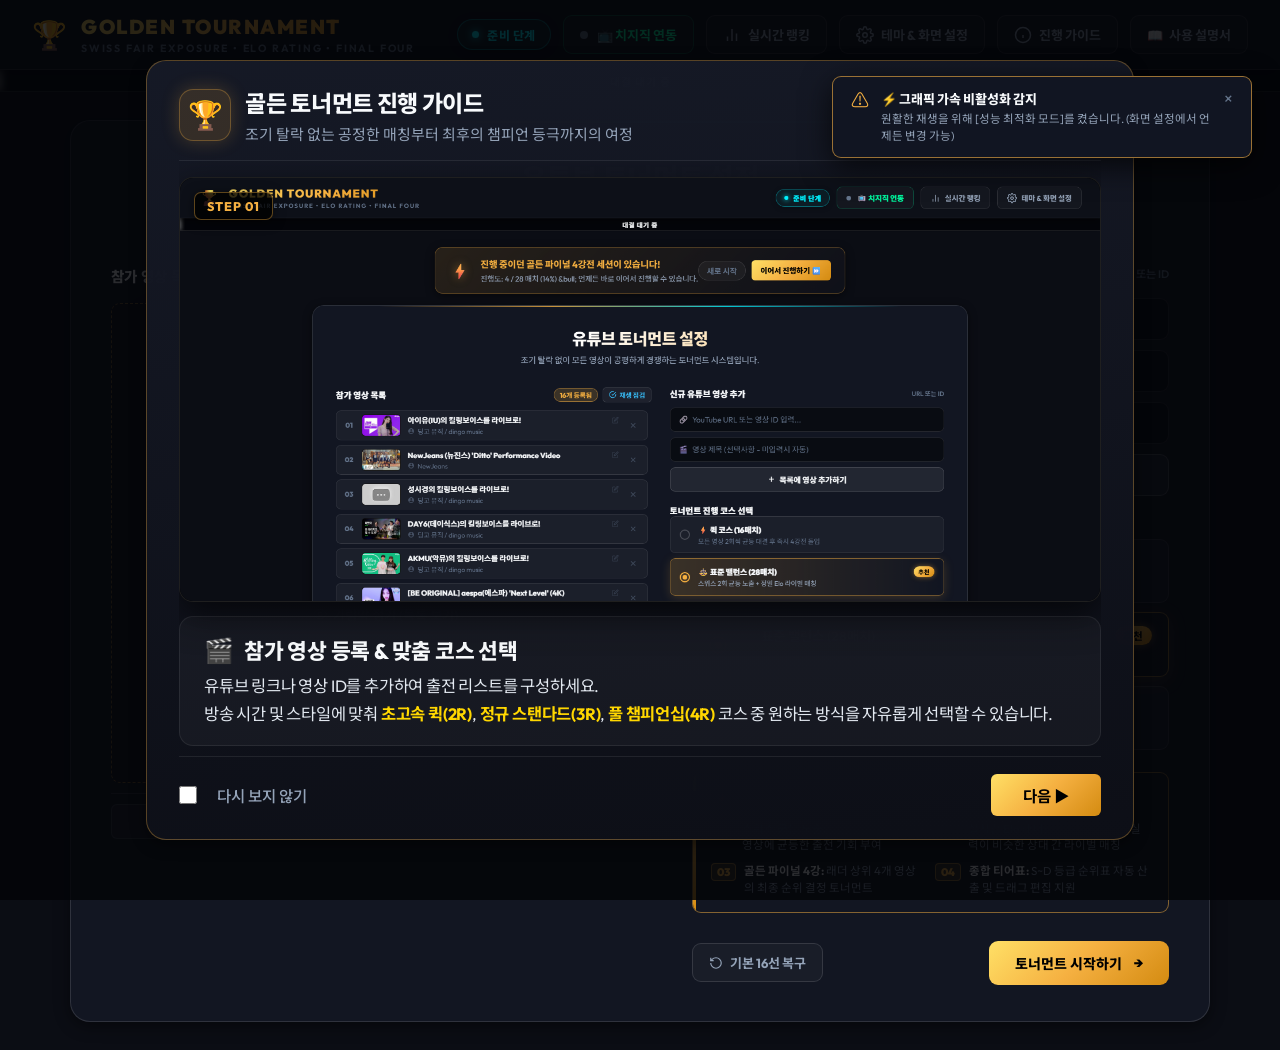
==== commit 49b4c391: "목록 가림막 추가" ====
--- a/index.html
+++ b/index.html
@@ -102,14 +102,47 @@
                 <label class="setup-label">참가 영상 목록</label>
                 <div class="header-action-group">
                   <span class="badge-count"><span id="candidate-count">16</span>개 등록됨</span>
+                  <button id="btn-toggle-curtain" class="btn-text-action btn-curtain-action is-curtain-active" title="가림막을 접고 참가 영상 목록을 표시합니다">
+                    <svg id="icon-curtain-fold" width="13" height="13" viewBox="0 0 24 24" fill="none" stroke="currentColor" stroke-width="2.2" style="display: none;">
+                      <path d="M17.94 17.94A10.07 10.07 0 0 1 12 20c-7 0-11-8-11-8a18.45 18.45 0 0 1 5.06-5.94M9.9 4.24A9.12 9.12 0 0 1 12 4c7 0 11 8 11 8a18.5 18.5 0 0 1-2.16 3.19m-6.72-1.07a3 3 0 1 1-4.24-4.24"></path>
+                      <line x1="1" y1="1" x2="23" y2="23"></line>
+                    </svg>
+                    <svg id="icon-curtain-unfold" width="13" height="13" viewBox="0 0 24 24" fill="none" stroke="currentColor" stroke-width="2.2">
+                      <path d="M1 12s4-8 11-8 11 8 11 8-4 8-11 8-11-8-11-8z"></path>
+                      <circle cx="12" cy="12" r="3"></circle>
+                    </svg>
+                    <span id="text-curtain-toggle">가림막 접기</span>
+                  </button>
                   <button id="btn-check-embed-all" class="btn-text-action btn-inspect-action" title="등록된 영상들의 유튜브 임베드 재생 가능 여부를 점검합니다">
                     <svg width="13" height="13" viewBox="0 0 24 24" fill="none" stroke="currentColor" stroke-width="2.2"><path d="M22 11.08V12a10 10 0 1 1-5.93-9.14"></path><polyline points="22 4 12 14.01 9 11.01"></polyline></svg>
                     재생 점검
                   </button>
                 </div>
               </div>
-              <div class="candidate-list-container custom-scrollbar" id="candidate-list">
-                <!-- 동적으로 리스트 렌더링 -->
+              <div class="candidate-list-wrapper is-curtain-active" id="candidate-list-wrapper">
+                <div class="candidate-list-container custom-scrollbar" id="candidate-list">
+                  <!-- 동적으로 리스트 렌더링 -->
+                </div>
+                <!-- 참가 영상 목록 가림막 (스포일러 방지) -->
+                <div class="candidate-curtain active" id="candidate-curtain" style="display: flex;" aria-hidden="false">
+                  <div class="curtain-inner">
+                    <div class="curtain-shield-badge">
+                      <svg width="26" height="26" viewBox="0 0 24 24" fill="none" stroke="currentColor" stroke-width="2">
+                        <rect x="3" y="11" width="18" height="11" rx="2" ry="2"></rect>
+                        <path d="M7 11V7a5 5 0 0 1 10 0v4"></path>
+                      </svg>
+                    </div>
+                    <div class="curtain-title">참가 영상 목록이 가려져 있습니다</div>
+                    <p class="curtain-desc">대회 진행 및 방송 중 스포일러를 방지하기 위해 가림막이 쳐져 있습니다.</p>
+                    <button type="button" class="btn-secondary btn-curtain-unfold-action" id="btn-curtain-unfold">
+                      <svg width="14" height="14" viewBox="0 0 24 24" fill="none" stroke="currentColor" stroke-width="2.2">
+                        <path d="M1 12s4-8 11-8 11 8 11 8-4 8-11 8-11-8-11-8z"></path>
+                        <circle cx="12" cy="12" r="3"></circle>
+                      </svg>
+                      가림막 접기 (목록 보기)
+                    </button>
+                  </div>
+                </div>
               </div>
               <div class="candidate-bottom-actions">
                 <button id="btn-copy-candidates" class="btn-text-action btn-bottom-action" title="현재 참가 영상 목록을 복사하여 다른 사람에게 공유합니다">
--- a/css/style.css
+++ b/css/style.css
@@ -1341,6 +1341,149 @@
   font-size: 11px;
   color: var(--text-dim);
   font-weight: 600;
+}
+
+/* 참가 영상 목록 래퍼 및 가림막 */
+.candidate-list-wrapper {
+  position: relative;
+  width: 100%;
+  min-width: 0;
+  min-height: 280px;
+  display: flex;
+  flex-direction: column;
+}
+
+/* 가림막이 펼쳐졌을 때 목록을 완전히 흐리고 어둡게 차광 처리 */
+.candidate-list-wrapper.is-curtain-active .candidate-list-container {
+  filter: blur(14px) brightness(0.25);
+  opacity: 0.12;
+  user-select: none;
+  pointer-events: none;
+  transition: filter 0.2s ease, opacity 0.2s ease;
+}
+
+.candidate-list-container {
+  transition: filter 0.2s ease, opacity 0.2s ease;
+}
+
+.candidate-curtain {
+  position: absolute;
+  inset: 0;
+  z-index: 15;
+  background: rgba(18, 19, 26, 0.97);
+  border: 1px dashed rgba(245, 176, 65, 0.45);
+  border-radius: var(--radius-md);
+  display: flex;
+  align-items: center;
+  justify-content: center;
+  padding: 24px 16px;
+  box-sizing: border-box;
+  opacity: 0;
+  visibility: hidden;
+  transition: opacity 0.15s ease-out;
+  pointer-events: none;
+}
+
+.candidate-curtain.active {
+  opacity: 1;
+  visibility: visible;
+  pointer-events: auto;
+}
+
+.curtain-inner {
+  display: flex;
+  flex-direction: column;
+  align-items: center;
+  text-align: center;
+  max-width: 320px;
+  gap: 10px;
+}
+
+.curtain-shield-badge {
+  width: 48px;
+  height: 48px;
+  border-radius: 50%;
+  background: rgba(245, 176, 65, 0.12);
+  border: 1px solid rgba(245, 176, 65, 0.35);
+  color: var(--gold-primary, #f5b041);
+  display: flex;
+  align-items: center;
+  justify-content: center;
+  margin-bottom: 2px;
+}
+
+.curtain-title {
+  font-size: 15px;
+  font-weight: 700;
+  color: var(--text-main, #fff);
+  margin: 0;
+  line-height: 1.35;
+}
+
+.curtain-desc {
+  font-size: 12px;
+  color: var(--text-muted, #94a3b8);
+  margin: 0;
+  line-height: 1.5;
+}
+
+.btn-curtain-unfold-action {
+  margin-top: 6px;
+  display: inline-flex;
+  align-items: center;
+  gap: 6px;
+  padding: 8px 16px;
+  font-size: 12.5px;
+  font-weight: 700;
+  cursor: pointer;
+  background: rgba(245, 176, 65, 0.15);
+  border: 1px solid rgba(245, 176, 65, 0.4);
+  color: var(--gold-primary, #f5b041);
+  border-radius: var(--radius-sm);
+  transition: all var(--transition-fast);
+}
+
+.btn-curtain-unfold-action:hover {
+  background: rgba(245, 176, 65, 0.25);
+  border-color: rgba(245, 176, 65, 0.7);
+  transform: translateY(-1px);
+}
+
+/* 헤더 가림막 토글 버튼 스타일 */
+.btn-curtain-action {
+  transition: all var(--transition-fast);
+}
+
+.btn-curtain-action.is-curtain-active {
+  background: rgba(245, 176, 65, 0.16);
+  border-color: rgba(245, 176, 65, 0.5);
+  color: var(--gold-primary, #f5b041);
+}
+
+/* 화이트 테마 대응 */
+html[data-theme="white-theme"] .candidate-list-wrapper.is-curtain-active .candidate-list-container {
+  filter: blur(14px) brightness(0.65);
+  opacity: 0.15;
+}
+html[data-theme="white-theme"] .candidate-curtain {
+  background: rgba(248, 250, 252, 0.97);
+  border-color: #cbd5e1;
+}
+html[data-theme="white-theme"] .curtain-title {
+  color: #0f172a;
+}
+html[data-theme="white-theme"] .curtain-desc {
+  color: #475569;
+}
+html[data-theme="white-theme"] .curtain-shield-badge {
+  background: #fef3c7;
+  border-color: #f59e0b;
+  color: #b45309;
+}
+html[data-theme="white-theme"] .btn-curtain-action.is-curtain-active {
+  background: #fef3c7;
+  border-color: #f59e0b;
+  color: #b45309;
 }
 
 /* 후보 비디오 리스트 컨테이너 */
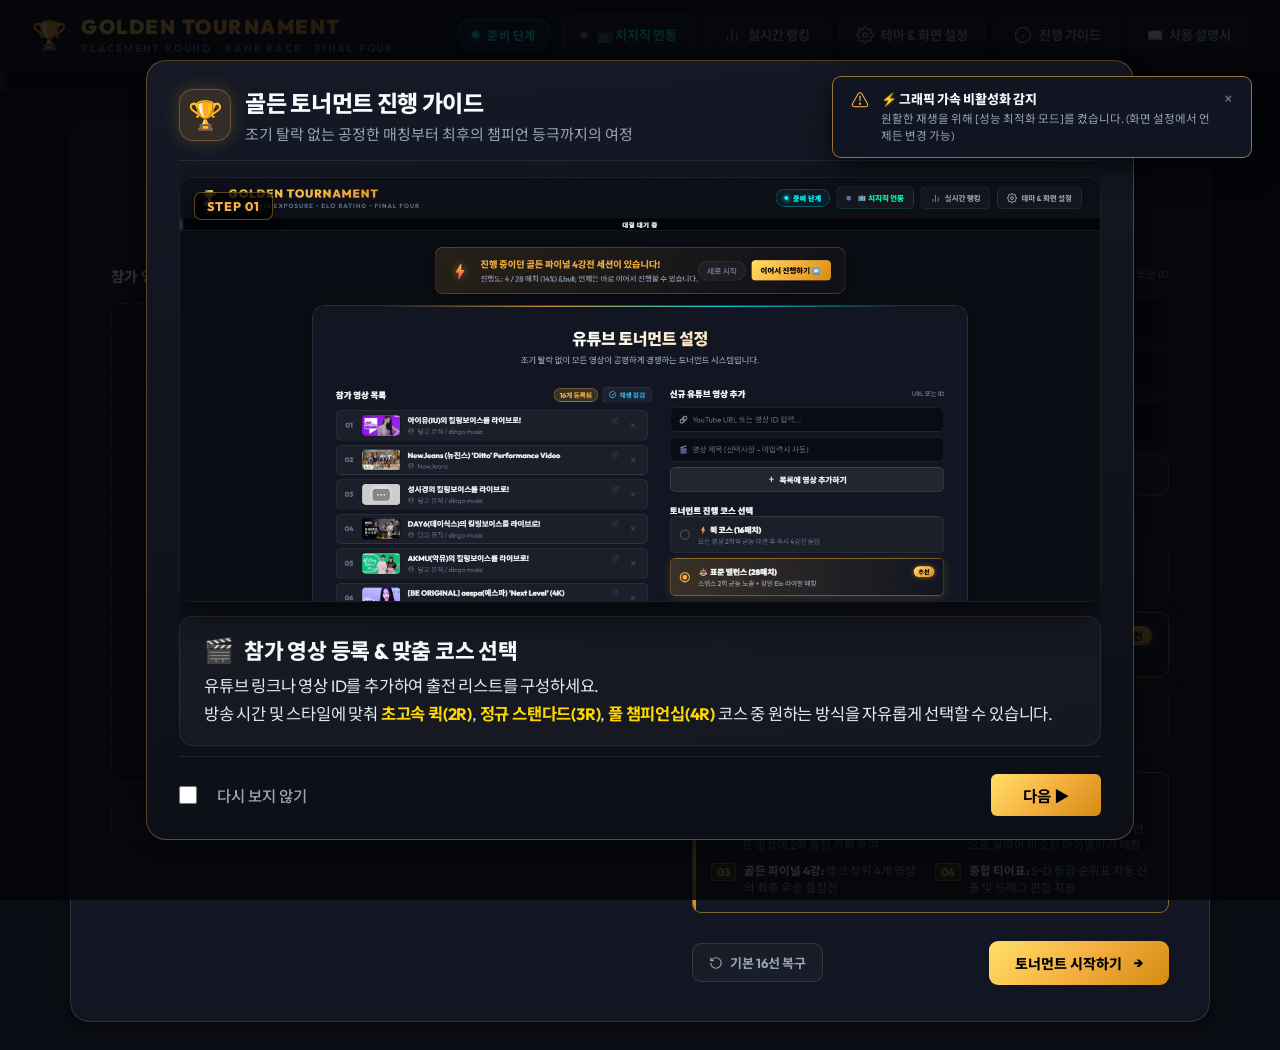
==== commit b276eb47: "용어 알기쉽게 변경" ====
--- a/index.html
+++ b/index.html
@@ -3,8 +3,8 @@
 <head>
   <meta charset="UTF-8">
   <meta name="viewport" content="width=device-width, initial-scale=1.0">
-  <title>스위스-Elo 골든 토너먼트 | YouTube Music & Video League</title>
-  <meta name="description" content="조기 탈락 없는 공정한 스위스 라운드와 실시간 Elo 랭킹, 골든 파이널 4강 토너먼트가 결합된 유튜브 영상 챔피언십">
+  <title>골든 토너먼트 | YouTube Music & Video League</title>
+  <meta name="description" content="조기 탈락 없는 공정한 배치고사와 실시간 라이벌 랭크 레이스, 골든 파이널 4강 토너먼트가 결합된 유튜브 영상 챔피언십">
   <!-- Google Fonts: Outfit & Noto Sans KR -->
   <link rel="preconnect" href="https://fonts.googleapis.com">
   <link rel="preconnect" href="https://fonts.gstatic.com" crossorigin>
@@ -20,7 +20,7 @@
         <div class="trophy-badge">🏆</div>
         <div>
           <h1 class="brand-title">GOLDEN TOURNAMENT</h1>
-          <p class="brand-sub">SWISS FAIR EXPOSURE &bull; ELO RATING &bull; FINAL FOUR</p>
+          <p class="brand-sub">PLACEMENT ROUND &bull; RANK RACE &bull; FINAL FOUR</p>
         </div>
       </div>
 
@@ -33,7 +33,7 @@
           <span class="chzzk-dot" id="header-chzzk-dot"></span>
           <span>📺 치지직 연동</span>
         </button>
-        <button id="btn-show-live-ranking" class="btn-ghost" title="현재 Elo 랭킹 보기">
+        <button id="btn-show-live-ranking" class="btn-ghost" title="현재 실시간 랭킹 보기">
           <svg width="18" height="18" viewBox="0 0 24 24" fill="none" stroke="currentColor" stroke-width="2">
             <path d="M18 20V10M12 20V4M6 20v-6"></path>
           </svg>
@@ -205,7 +205,7 @@
                         <span class="mode-name">⚖️ 표준 밸런스 (<span id="course-match-standard">28</span>매치)</span>
                         <span class="badge-recommend">추천</span>
                       </div>
-                      <span class="mode-desc">스위스 2회 균등 노출 + 정밀 Elo 라이벌 매칭</span>
+                      <span class="mode-desc">배치고사 2회 + 본선 라이벌 매칭</span>
                     </div>
                   </label>
                   <label class="mode-card">
@@ -213,9 +213,9 @@
                     <div class="mode-card-indicator"></div>
                     <div class="mode-card-body">
                       <div class="mode-title-row">
-                        <span class="mode-name">🎯 마스터 래더 (<span id="course-match-deep">45</span>매치)</span>
+                        <span class="mode-name">🎯 마스터 랭크전 (<span id="course-match-deep">45</span>매치)</span>
                       </div>
-                      <span class="mode-desc">정밀한 Elo 레이팅과 세부 티어 산출을 위한 심층 리그</span>
+                      <span class="mode-desc">정밀한 랭크 점수(RP)와 세부 티어 산출을 위한 심층 랭크전</span>
                     </div>
                   </label>
                 </div>
@@ -229,15 +229,15 @@
                 <div class="rule-steps-grid">
                   <div class="rule-step-item">
                     <span class="step-num">01</span>
-                    <div class="step-desc"><strong>스위스 균등 노출:</strong> 조기 탈락 없이 모든 영상에 균등한 출전 기회 부여</div>
+                    <div class="step-desc"><strong>배치고사 (전원 2회):</strong> 조기 탈락 없이 모든 영상에 2회 출전 기회 부여</div>
                   </div>
                   <div class="rule-step-item">
                     <span class="step-num">02</span>
-                    <div class="step-desc"><strong>실시간 Elo 래더:</strong> 레이팅 기반으로 실력이 비슷한 상대 간 라이벌 매칭</div>
+                    <div class="step-desc"><strong>본선 랭크 레이스:</strong> 랭크 점수(RP) 기반으로 실력이 비슷한 라이벌끼리 매칭</div>
                   </div>
                   <div class="rule-step-item">
                     <span class="step-num">03</span>
-                    <div class="step-desc"><strong>골든 파이널 4강:</strong> 래더 상위 4개 영상의 최종 순위 결정 토너먼트</div>
+                    <div class="step-desc"><strong>골든 파이널 4강:</strong> 랭크 상위 4개 영상의 최종 우승 결정전</div>
                   </div>
                   <div class="rule-step-item">
                     <span class="step-num">04</span>
@@ -269,7 +269,7 @@
             <div class="candidate-header">
               <div class="player-tag-row">
                 <span class="corner-tag tag-a">PLAYER A</span>
-                <span class="elo-badge badge-elo-cyan" id="badge-elo-a">ELO 1200</span>
+                <span class="elo-badge badge-elo-cyan" id="badge-elo-a">1200 RP</span>
               </div>
               <a id="link-direct-a" href="#" target="_blank" rel="noopener noreferrer" class="btn-yt-direct" title="YouTube에서 새 탭으로 직접 보기">
                 <svg width="13" height="13" viewBox="0 0 24 24" fill="currentColor"><path d="M23.498 6.186a3.016 3.016 0 0 0-2.122-2.136C19.505 3.545 12 3.545 12 3.545s-7.505 0-9.377.505A3.017 3.017 0 0 0 .502 6.186C0 8.07 0 12 0 12s0 3.93.502 5.814a3.016 3.016 0 0 0 2.122 2.136c1.871.505 9.376.505 9.376.505s7.505 0 9.377-.505a3.015 3.015 0 0 0 2.122-2.136C24 15.93 24 12 24 12s0-3.93-.502-5.814zM9.545 15.568V8.432L15.818 12l-6.273 3.568z"/></svg>
@@ -313,7 +313,7 @@
             </div>
             
             <!-- 실시간 Elo 기반 예상 승률 게이지 -->
-            <div class="win-prob-box" title="Elo 점수 기반 예상 승률">
+            <div class="win-prob-box" title="랭크 점수(RP) 기반 예상 승률">
               <div class="prob-labels">
                 <span id="prob-val-a" class="prob-text prob-a">50%</span>
                 <span class="prob-title">예상 승률</span>
@@ -333,7 +333,7 @@
             <div class="candidate-header">
               <div class="player-tag-row">
                 <span class="corner-tag tag-b">PLAYER B</span>
-                <span class="elo-badge badge-elo-rose" id="badge-elo-b">ELO 1200</span>
+                <span class="elo-badge badge-elo-rose" id="badge-elo-b">1200 RP</span>
               </div>
               <a id="link-direct-b" href="#" target="_blank" rel="noopener noreferrer" class="btn-yt-direct" title="YouTube에서 새 탭으로 직접 보기">
                 <svg width="13" height="13" viewBox="0 0 24 24" fill="currentColor"><path d="M23.498 6.186a3.016 3.016 0 0 0-2.122-2.136C19.505 3.545 12 3.545 12 3.545s-7.505 0-9.377.505A3.017 3.017 0 0 0 .502 6.186C0 8.07 0 12 0 12s0 3.93.502 5.814a3.016 3.016 0 0 0 2.122 2.136c1.871.505 9.376.505 9.376.505s7.505 0 9.377-.505a3.015 3.015 0 0 0 2.122-2.136C24 15.93 24 12 24 12s0-3.93-.502-5.814zM9.545 15.568V8.432L15.818 12l-6.273 3.568z"/></svg>
@@ -446,7 +446,7 @@
                 <span class="sparkle-badge">GOLDEN FINAL 4</span>
               </div>
               <h2 class="view-title">골든 파이널 4강 토너먼트</h2>
-              <p class="view-desc">스위스-Elo 래더 상위 4개 영상의 최종 순위 결정전</p>
+              <p class="view-desc">본선 랭크 레이스 상위 4개 영상의 최종 순위 결정전</p>
             </div>
 
             <!-- 경기 시작 버튼 액션 영역 (상단 우측 배치) -->
@@ -499,7 +499,7 @@
     <div class="modal-backdrop" id="modal-live-ranking">
       <div class="modal-dialog glass-panel ranking-modal-dialog">
         <div class="modal-header">
-          <h3>📊 실시간 Elo 순위표</h3>
+          <h3>📊 실시간 랭킹 순위표</h3>
           <button class="modal-close" id="btn-close-modal">&times;</button>
         </div>
         <div class="modal-body custom-scrollbar" id="live-ranking-list">
@@ -742,14 +742,14 @@
               </div>
             </div>
 
-            <!-- 4. ELO 점수 & 승률 게이지 크기 -->
+            <!-- 4. RP 점수 & 승률 게이지 크기 -->
             <div class="font-setting-item">
               <div class="font-setting-header">
                 <div class="setting-title-wrap">
                   <span class="setting-icon">⚡</span>
                   <div>
-                    <label class="setting-label" for="slider-battle-meta">대결 화면: ELO & 승률 정보</label>
-                    <span class="setting-desc">상단 ELO 레이팅 뱃지 및 중앙 승률 퍼센트 크기</span>
+                    <label class="setting-label" for="slider-battle-meta">대결 화면: RP 랭크점수 & 승률 정보</label>
+                    <span class="setting-desc">상단 랭크 점수(RP) 뱃지 및 중앙 승률 퍼센트 크기</span>
                   </div>
                 </div>
                 <span class="setting-val-badge" id="val-battle-meta">16px</span>
@@ -787,7 +787,7 @@
                   <span class="setting-icon">🏆</span>
                   <div>
                     <label class="setting-label" for="slider-bracket-title">4강 대진표: 매치 카드 글씨</label>
-                    <span class="setting-desc">브래킷 노드의 곡명, ELO, 라운드 헤더 크기</span>
+                    <span class="setting-desc">브래킷 노드의 곡명, RP 점수, 라운드 헤더 크기</span>
                   </div>
                 </div>
                 <span class="setting-val-badge" id="val-bracket-title">16px</span>
@@ -909,7 +909,7 @@
                     <span class="scope-name">🔥 전체 토너먼트 진행</span>
                     <span class="badge-scope-rec">기본</span>
                   </div>
-                  <span class="scope-desc">스위스-Elo 래더 리그부터 4강전 & 결승전까지 전 과정 시청자 투표 참여</span>
+                  <span class="scope-desc">배치고사 및 본선 랭크 레이스부터 4강전 & 결승전까지 전 과정 시청자 투표 참여</span>
                 </div>
               </label>
               <label class="scope-option-card" id="label-scope-final">
@@ -918,7 +918,7 @@
                   <div class="scope-title-row">
                     <span class="scope-name">🏆 4강전 & 결승전에서만 진행</span>
                   </div>
-                  <span class="scope-desc">래더 리그는 스트리머 단독 진행, 4강전 및 결승전 돌입 시에만 시청자 투표 활성화</span>
+                  <span class="scope-desc">랭크 레이스는 스트리머 단독 진행, 4강전 및 결승전 돌입 시에만 시청자 투표 활성화</span>
                 </div>
               </label>
             </div>
@@ -951,22 +951,22 @@
         </div>
       </div>
     </div>
-  <!-- 스위스 ➔ Elo 래더 단계 전환 스플래시 모달 -->
+  <!-- 배치고사 ➔ 본선 랭크 레이스 단계 전환 스플래시 모달 -->
   <div class="modal-backdrop modal-phase-transition" id="modal-phase-transition" role="dialog" aria-modal="true" aria-labelledby="phase-trans-title">
     <div class="phase-trans-card glass-panel">
       <div class="trans-glow-halo"></div>
       <div class="trans-header">
         <div class="trans-badge-row">
-          <span class="trans-tag-swiss">STAGE 1 스위스 노출 완료</span>
+          <span class="trans-tag-swiss">STAGE 1 배치고사 완료</span>
           <span class="trans-arrow">➔</span>
-          <span class="trans-tag-elo">STAGE 2 Elo 래더 돌입</span>
+          <span class="trans-tag-elo">STAGE 2 본선 랭크 레이스 돌입</span>
         </div>
         <div class="trans-emblem-wrap">
           <div class="trans-emblem-ring"></div>
           <span class="trans-emblem-icon">⚡</span>
         </div>
-        <h2 class="trans-title" id="phase-trans-title">실시간 Elo 래더 리그 돌입!</h2>
-        <p class="trans-subtitle">스위스 균등 노출이 완료되어 본격적인 순위 결정전이 시작됩니다</p>
+        <h2 class="trans-title" id="phase-trans-title">본선 랭크 레이스 돌입!</h2>
+        <p class="trans-subtitle">배치고사가 완료되어 본격적인 순위 결정전이 시작됩니다</p>
       </div>
 
       <div class="trans-body">
@@ -974,15 +974,15 @@
           <div class="trans-info-card">
             <span class="info-icon">🛡️</span>
             <div class="info-texts">
-              <strong class="info-title">스위스 2회 균등 출전 완료</strong>
+              <strong class="info-title">배치고사 2회 출전 완료</strong>
               <p class="info-desc">모든 후보 영상이 최소 2회씩 출전하여 조기 탈락 없는 공정한 기회를 마쳤습니다.</p>
             </div>
           </div>
           <div class="trans-info-card card-highlight">
             <span class="info-icon">⚔️</span>
             <div class="info-texts">
-              <strong class="info-title">정밀 Elo 라이벌 매칭 시작</strong>
-              <p class="info-desc">이제 실시간 레이팅(Elo)이 비슷한 호적수끼리 맞붙어 4강 진출권을 향한 순위 경쟁을 펼칩니다.</p>
+              <strong class="info-title">호적수 라이벌 매칭 시작</strong>
+              <p class="info-desc">이제 랭크 점수(RP)가 비슷한 라이벌끼리 맞붙어 4강 진출권을 향한 순위 경쟁을 펼칩니다.</p>
             </div>
           </div>
         </div>
@@ -997,7 +997,7 @@
 
       <div class="trans-footer">
         <button id="btn-start-elo-match" class="btn-primary btn-gold-glow btn-trans-start" type="button">
-          <span>Elo 라이벌 매치 시작하기</span>
+          <span>라이벌 매치 시작하기</span>
           <span class="btn-arrow">➔</span>
           <kbd class="key-hint">Space / Enter</kbd>
         </button>
@@ -1019,8 +1019,8 @@
         <div class="intro-header-actions">
           <div class="intro-step-indicators" id="intro-step-dots">
             <button type="button" class="intro-dot active" data-step="0" title="1단계: 셋업 & 코스 선택"></button>
-            <button type="button" class="intro-dot" data-step="1" title="2단계: 스위스 공정 노출"></button>
-            <button type="button" class="intro-dot" data-step="2" title="3단계: 실시간 Elo 랭킹"></button>
+            <button type="button" class="intro-dot" data-step="1" title="2단계: 공정 배치고사"></button>
+            <button type="button" class="intro-dot" data-step="2" title="3단계: 실시간 랭크 레이스"></button>
             <button type="button" class="intro-dot" data-step="3" title="4단계: 파이널 4강 토너먼트"></button>
             <button type="button" class="intro-dot" data-step="4" title="5단계: 챔피언 시상대 & 티어표"></button>
           </div>
@@ -1051,16 +1051,16 @@
           <!-- Slide 2 -->
           <div class="intro-slide" data-index="1">
             <div class="intro-slide-media">
-              <img src="docs/images/07_battle_swiss_voting.png" alt="스위스 라운드 공정 노출 및 투표" class="intro-slide-img">
+              <img src="docs/images/07_battle_swiss_voting.png" alt="공정 배치고사 및 투표" class="intro-slide-img">
               <span class="intro-step-pill">STEP 02</span>
             </div>
             <div class="intro-slide-info">
               <h4 class="slide-headline">
                 <span class="slide-hl-icon">🛡️</span>
-                <span>조기 탈락 없는 스위스 공정 노출 & 투표</span>
+                <span>조기 탈락 없는 공정 배치고사 & 투표</span>
               </h4>
               <p class="slide-desc">
-                1회 패배로 즉시 탈락하는 불합리함 없이, <strong>모든 참가곡이 최소 2회 이상</strong> 대결 무대에 공평하게 오릅니다.<br>
+                1회 패배로 즉시 탈락하는 불합리함 없이, <strong>모든 참가곡이 최소 2회 이상</strong> 대결 무대에 공평하게 올라 기본 랭크 점수를 측정합니다.<br>
                 두 영상을 동시에 비교 감상하고 스트리머 판정 또는 <strong>치지직 실시간 채팅 투표(1/2)</strong>로 승자를 결정합니다.
               </p>
             </div>
@@ -1075,11 +1075,11 @@
             <div class="intro-slide-info">
               <h4 class="slide-headline">
                 <span class="slide-hl-icon">⚔️</span>
-                <span>실시간 Elo 레이팅 기반 박빙의 라이벌 매칭</span>
+                <span>랭크 점수(RP) 기반 박빙의 라이벌 매칭</span>
               </h4>
               <p class="slide-desc">
-                모든 대결 결과는 실시간 체스식 <strong>Elo 레이팅 시스템</strong>에 즉시 반영됩니다.<br>
-                실력 점수가 팽팽한 호적수끼리 매칭되어 마지막 순간까지 손에 땀을 쥐는 4강 진출권 쟁탈전을 펼칩니다.
+                모든 대결 결과는 실시간 <strong>랭크 점수(RP) 시스템</strong>에 즉시 반영됩니다.<br>
+                점수가 팽팽한 호적수끼리 매칭되어 마지막 순간까지 손에 땀을 쥐는 4강 진출권 쟁탈전을 펼칩니다.
               </p>
             </div>
           </div>
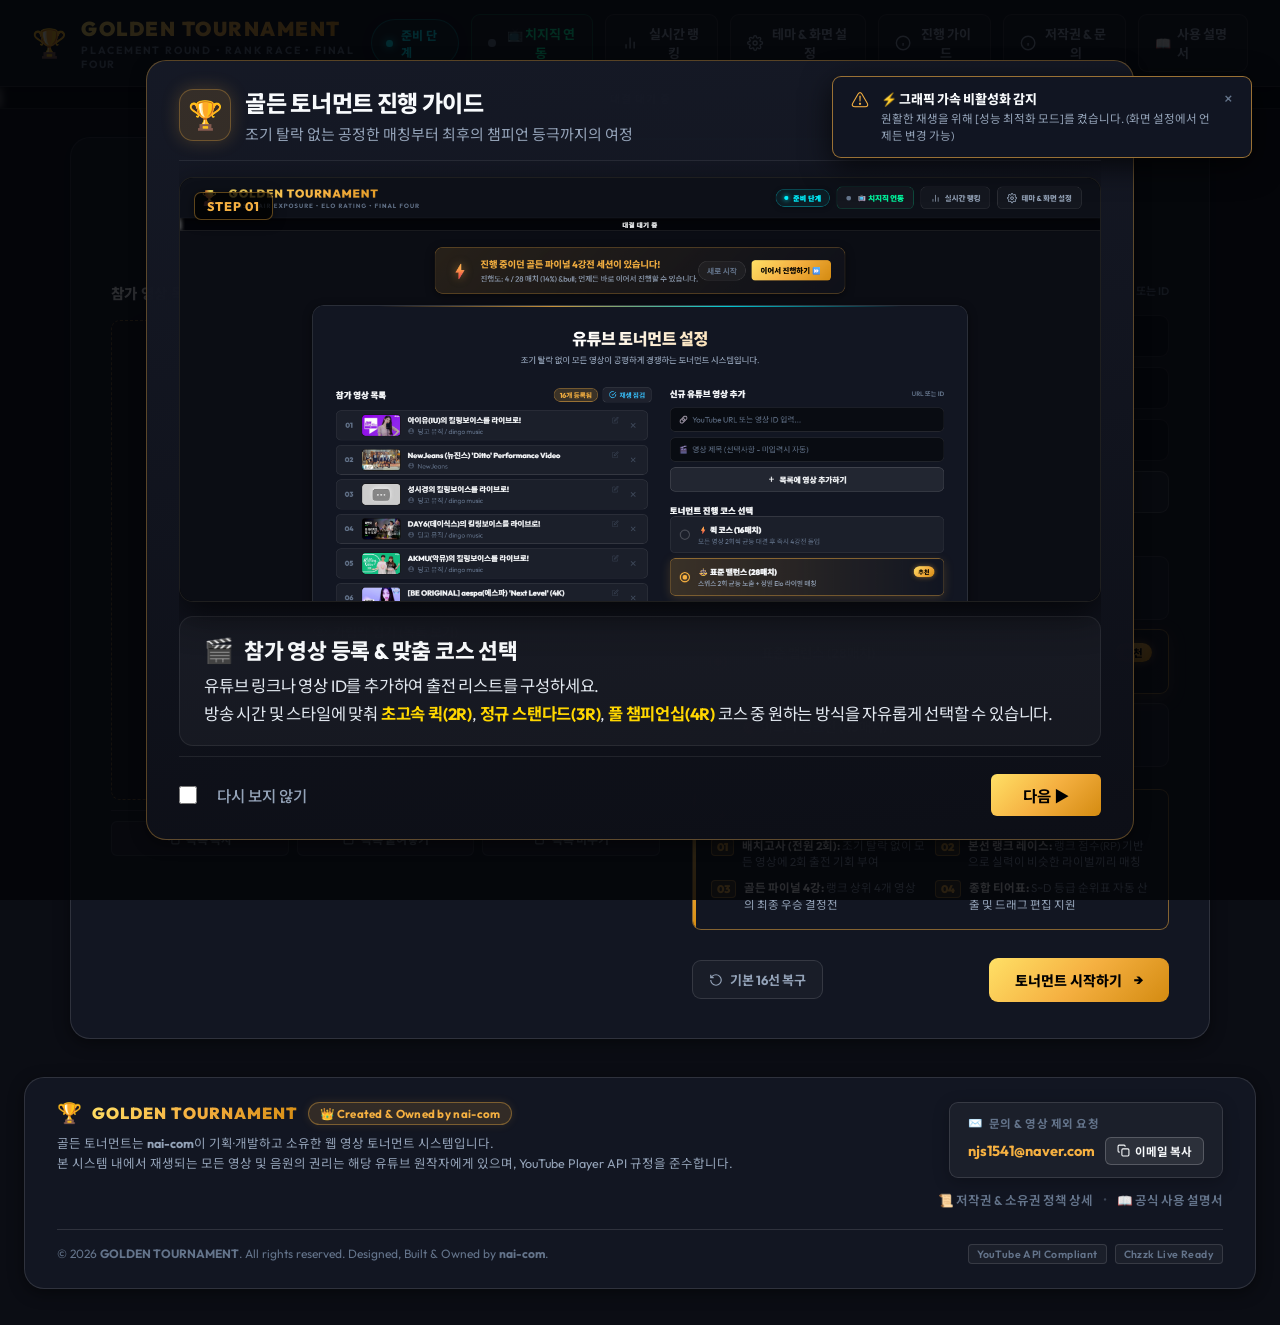
==== commit f10b116b: "저작권 표기" ====
--- a/index.html
+++ b/index.html
@@ -53,6 +53,14 @@
             <line x1="12" y1="8" x2="12.01" y2="8"></line>
           </svg>
           진행 가이드
+        </button>
+        <button id="btn-open-copyright-modal" class="btn-ghost" title="저작권 정책 및 프로그램 소유자/문의 정보 보기">
+          <svg width="18" height="18" viewBox="0 0 24 24" fill="none" stroke="currentColor" stroke-width="2">
+            <circle cx="12" cy="12" r="10"></circle>
+            <line x1="12" y1="16" x2="12" y2="12"></line>
+            <line x1="12" y1="8" x2="12.01" y2="8"></line>
+          </svg>
+          저작권 &amp; 문의
         </button>
         <a href="manual.html" target="_blank" class="btn-ghost" title="전체 기능 사용 설명서 새 탭 열기" style="text-decoration:none;display:inline-flex;align-items:center;gap:6px;">
           <span>📖</span>
@@ -495,6 +503,66 @@
       </section>
     </main>
 
+    <!-- 글로벌 저작권 표기 & 소유권 & 문의 푸터 -->
+    <footer class="app-global-footer">
+      <div class="footer-container glass-panel">
+        <div class="footer-top-row">
+          <div class="footer-brand-col">
+            <div class="footer-brand-title">
+              <span class="footer-brand-logo">🏆</span>
+              <strong class="footer-brand-name">GOLDEN TOURNAMENT</strong>
+              <span class="footer-owner-tag">👑 Created &amp; Owned by nai-com</span>
+            </div>
+            <p class="footer-desc">
+              골든 토너먼트는 <strong>nai-com</strong>이 기획·개발하고 소유한 웹 영상 토너먼트 시스템입니다.<br>
+              본 시스템 내에서 재생되는 모든 영상 및 음원의 권리는 해당 유튜브 원작자에게 있으며, YouTube Player API 규정을 준수합니다.
+            </p>
+          </div>
+
+          <div class="footer-contact-col">
+            <div class="footer-contact-card">
+              <div class="contact-card-header">
+                <span class="contact-icon">✉️</span>
+                <span class="contact-title">문의 &amp; 영상 제외 요청</span>
+              </div>
+              <div class="contact-email-row">
+                <a href="mailto:njs1541@naver.com" class="footer-email-link" title="메일 클라이언트로 문의 메일 발송">
+                  njs1541@naver.com
+                </a>
+                <button type="button" id="btn-copy-footer-email" class="btn-copy-email" title="이메일 주소 복사">
+                  <svg width="13" height="13" viewBox="0 0 24 24" fill="none" stroke="currentColor" stroke-width="2">
+                    <rect x="9" y="9" width="13" height="13" rx="2" ry="2"></rect>
+                    <path d="M5 15H4a2 2 0 0 1-2-2V4a2 2 0 0 1 2-2h9a2 2 0 0 1 2 2v1"></path>
+                  </svg>
+                  <span id="text-copy-footer-email">이메일 복사</span>
+                </button>
+              </div>
+            </div>
+
+            <div class="footer-quick-links">
+              <button type="button" id="btn-footer-open-copyright" class="footer-link-action">
+                📜 저작권 &amp; 소유권 정책 상세
+              </button>
+              <span class="footer-sep">&bull;</span>
+              <a href="manual.html" target="_blank" class="footer-link-action">
+                📖 공식 사용 설명서
+              </a>
+            </div>
+          </div>
+        </div>
+
+        <div class="footer-bottom-row">
+          <p class="footer-copyright-text">
+            &copy; 2026 <strong>GOLDEN TOURNAMENT</strong>. All rights reserved. Designed, Built &amp; Owned by <strong>nai-com</strong>.
+          </p>
+          <div class="footer-badges">
+            <span class="badge-mini">YouTube API Compliant</span>
+            <span class="badge-mini">Chzzk Live Ready</span>
+          </div>
+        </div>
+      </div>
+    </footer>
+
     <!-- 실시간 랭킹 모달 다이얼로그 -->
     <div class="modal-backdrop" id="modal-live-ranking">
       <div class="modal-dialog glass-panel ranking-modal-dialog">
@@ -1141,6 +1209,98 @@
     </div>
   </div>
 
+  <!-- 저작권 정책 및 프로그램 소유권 / 문의 상세 모달 -->
+  <div class="modal-backdrop" id="modal-copyright" role="dialog" aria-modal="true" aria-labelledby="copyright-modal-title">
+    <div class="modal-dialog glass-panel copyright-modal-dialog">
+      <div class="modal-header">
+        <div class="modal-title-group">
+          <span class="modal-title-icon">⚖️</span>
+          <div>
+            <h3 id="copyright-modal-title">저작권 고지 &amp; 프로그램 소유권 안내</h3>
+            <p class="modal-subtitle">프로그램 지식재산권, 유튜브 콘텐츠 면책 및 공식 문의처</p>
+          </div>
+        </div>
+        <button class="modal-close" id="btn-close-copyright-modal" aria-label="모달 닫기">&times;</button>
+      </div>
+
+      <div class="modal-body custom-scrollbar copyright-modal-body">
+        <!-- 섹션 1: 프로그램 소유권 -->
+        <div class="copyright-policy-card card-ownership">
+          <div class="policy-card-header">
+            <span class="policy-icon">👑</span>
+            <h4>프로그램 개발 및 소유권 (Program Ownership)</h4>
+          </div>
+          <div class="policy-card-content">
+            <p>
+              본 <strong>골든 토너먼트 (GOLDEN TOURNAMENT)</strong> 웹 애플리케이션의 기획, 시스템 아키텍처, 매칭 알고리즘(공정 배치고사, ELO 랭크 레이스, 4강 브래킷, 실시간 시청자 투표 시스템), UI/UX 디자인 및 프론트엔드 소스코드의 모든 권리와 지식재산권은 <strong>소유주 nai-com</strong>에게 있습니다.
+            </p>
+            <ul class="policy-list">
+              <li><strong>프로그램 개발 및 소유자:</strong> nai-com</li>
+              <li><strong>공식 문의 및 관리자:</strong> <a href="mailto:njs1541@naver.com" class="policy-inline-link">njs1541@naver.com</a></li>
+              <li><strong>이용 범위:</strong> 개인 엔터테인먼트, 스트리머 및 크리에이터 방송 송출, 커뮤니티 토너먼트 진행 목적으로 자유롭게 플레이할 수 있습니다. 단, 소스코드의 무단 복제 및 영리 목적의 상업적 무단 도용·재배포는 엄격히 금지됩니다.</li>
+            </ul>
+          </div>
+        </div>
+
+        <!-- 섹션 2: 유튜브 콘텐츠 저작권 면책 -->
+        <div class="copyright-policy-card card-yt-license">
+          <div class="policy-card-header">
+            <span class="policy-icon">🎬</span>
+            <h4>유튜브 콘텐츠 저작권 고지 (YouTube Content Disclaimer)</h4>
+          </div>
+          <div class="policy-card-content">
+            <p>
+              골든 토너먼트에서 등록되어 재생되는 모든 동영상, 음원, 아티스트 정보 및 섬네일의 저작권과 제반 권리는 <strong>해당 원작자 및 유튜브 채널 권리자</strong>에게 귀속됩니다.
+            </p>
+            <ul class="policy-list">
+              <li>본 프로그램은 영상을 별도 서버에 저장·변환·다운로드하지 않으며, <strong>YouTube 공식 IFrame Player API</strong> 규정을 철저히 준수하여 인라인 임베드 스트리밍만을 중개합니다.</li>
+              <li>영상 재생으로 발생하는 모든 조회수, 시청 시간 및 광고 수익은 유튜브 시스템 정책에 따라 원작자의 채널로 100% 온전히 집계됩니다.</li>
+              <li>본 서비스는 유튜브 영상 및 음원에 대한 어떠한 소유권이나 상업적 권리도 주장하지 않습니다.</li>
+            </ul>
+          </div>
+        </div>
+
+        <!-- 섹션 3: 문의 및 제외 요청 접수 -->
+        <div class="copyright-policy-card card-contact">
+          <div class="policy-card-header">
+            <span class="policy-icon">✉️</span>
+            <h4>저작권 문의 &amp; 영상 제외/삭제 요청 (Contact &amp; Takedown)</h4>
+          </div>
+          <div class="policy-card-content">
+            <p>
+              원작자(또는 저작권자)의 요청이 있을 경우, 본 프로그램의 기본 프리셋 목록에서 해당 영상을 즉각 제외하거나 교체 조치하고 있습니다. 또한 기능 제안 및 버그 제보 등 다양한 문의를 환영합니다.
+            </p>
+            
+            <div class="modal-contact-box">
+              <div class="modal-contact-row">
+                <span class="contact-lbl">공식 문의 이메일:</span>
+                <a href="mailto:njs1541@naver.com" class="modal-email-val">njs1541@naver.com</a>
+                <button type="button" id="btn-copy-modal-email" class="btn-copy-email-sub" title="이메일 복사">
+                  📋 이메일 복사
+                </button>
+                <a href="mailto:njs1541@naver.com?subject=[골든토너먼트 문의]" class="btn-send-email-sub">
+                  🚀 메일 보내기
+                </a>
+              </div>
+              <div class="contact-guide-tips">
+                <p class="guide-tip-title">📌 문의 시 메일 제목 권장 양식:</p>
+                <div class="tip-tags-wrap">
+                  <span class="guide-tip-tag">[저작권/삭제요청] 영상 제목 및 유튜브 URL 포함</span>
+                  <span class="guide-tip-tag">[버그/개선문의] 증상 설명 및 재현 방법</span>
+                  <span class="guide-tip-tag">[기타/협업] 협업 제안 및 일반 문의</span>
+                </div>
+              </div>
+            </div>
+          </div>
+        </div>
+      </div>
+
+      <div class="modal-footer copyright-modal-footer">
+        <button type="button" id="btn-close-copyright-confirm" class="btn-primary btn-gold-glow btn-sm">확인했습니다</button>
+      </div>
+    </div>
+  </div>
+
   </div> <!-- /#app-container -->
 
   <!-- 성능 알림 토스트 알림창 -->
--- a/css/style.css
+++ b/css/style.css
@@ -5731,7 +5731,557 @@
   }
 
   .slide-desc {
-    font-size: 14.5px;
+    font-size: 13.5px;
+  }
+}
+
+/* ==========================================================================
+   글로벌 저작권 표기 & 프로그램 소유권 & 문의 푸터 (GLOBAL FOOTER)
+   ========================================================================== */
+.app-global-footer {
+  width: 100%;
+  padding: 10px 24px 36px;
+  margin-top: auto;
+  display: flex;
+  justify-content: center;
+  box-sizing: border-box;
+  transition: opacity 0.25s ease;
+}
+
+/* 1:1 대결 화면(view-battle) 진행 중에는 플레이 화면 집중을 위해 푸터를 숨김 */
+body:has(#view-battle.active) .app-global-footer {
+  display: none !important;
+}
+
+.footer-container {
+  width: 100%;
+  max-width: 1280px;
+  padding: 24px 32px;
+  display: flex;
+  flex-direction: column;
+  gap: 20px;
+  border-radius: var(--radius-xl);
+  box-sizing: border-box;
+}
+
+.footer-top-row {
+  display: flex;
+  justify-content: space-between;
+  align-items: flex-start;
+  gap: 32px;
+  flex-wrap: wrap;
+}
+
+.footer-brand-col {
+  flex: 1 1 420px;
+  min-width: 280px;
+  display: flex;
+  flex-direction: column;
+  gap: 8px;
+}
+
+.footer-brand-title {
+  display: flex;
+  align-items: center;
+  gap: 10px;
+  flex-wrap: wrap;
+}
+
+.footer-brand-logo {
+  font-size: 20px;
+  line-height: 1;
+}
+
+.footer-brand-name {
+  font-family: 'Outfit', sans-serif;
+  font-size: 16px;
+  font-weight: 900;
+  letter-spacing: 1px;
+  background: var(--gold-gradient);
+  -webkit-background-clip: text;
+  background-clip: text;
+  -webkit-text-fill-color: transparent;
+}
+
+.footer-owner-tag {
+  display: inline-flex;
+  align-items: center;
+  gap: 5px;
+  padding: 3px 11px;
+  border-radius: 999px;
+  font-size: 11.5px;
+  font-weight: 700;
+  letter-spacing: 0.3px;
+  background: rgba(245, 176, 65, 0.14);
+  border: 1px solid rgba(245, 176, 65, 0.38);
+  color: var(--gold-primary);
+  box-shadow: 0 0 10px rgba(245, 176, 65, 0.12);
+}
+
+.footer-desc {
+  font-size: 12.5px;
+  line-height: 1.65;
+  color: var(--text-muted);
+  margin: 0;
+}
+
+.footer-contact-col {
+  display: flex;
+  flex-direction: column;
+  align-items: flex-end;
+  gap: 12px;
+}
+
+.footer-contact-card {
+  background: var(--bg-card);
+  border: 1px solid var(--border-glass);
+  border-radius: var(--radius-md);
+  padding: 12px 18px;
+  display: flex;
+  flex-direction: column;
+  gap: 6px;
+  box-shadow: 0 4px 16px rgba(0, 0, 0, 0.25);
+}
+
+.contact-card-header {
+  display: flex;
+  align-items: center;
+  gap: 6px;
+  font-size: 11.5px;
+  font-weight: 700;
+  color: var(--text-dim);
+  text-transform: uppercase;
+  letter-spacing: 0.5px;
+}
+
+.contact-email-row {
+  display: flex;
+  align-items: center;
+  gap: 10px;
+}
+
+.footer-email-link {
+  font-family: 'JetBrains Mono', 'Outfit', monospace;
+  font-size: 14.5px;
+  font-weight: 700;
+  color: var(--gold-primary);
+  text-decoration: none;
+  transition: all var(--transition-fast);
+}
+
+.footer-email-link:hover {
+  color: #fff;
+  text-shadow: 0 0 10px var(--gold-glow);
+  text-decoration: underline;
+}
+
+.btn-copy-email {
+  display: inline-flex;
+  align-items: center;
+  gap: 5px;
+  padding: 5px 11px;
+  font-size: 11.5px;
+  font-weight: 700;
+  color: var(--text-main);
+  background: rgba(255, 255, 255, 0.08);
+  border: 1px solid var(--border-glass-bright, rgba(255, 255, 255, 0.15));
+  border-radius: var(--radius-sm);
+  cursor: pointer;
+  transition: all var(--transition-fast);
+}
+
+.btn-copy-email:hover {
+  background: rgba(245, 176, 65, 0.18);
+  border-color: var(--gold-primary);
+  color: var(--gold-primary);
+  transform: translateY(-1px);
+}
+
+.btn-copy-email.copied {
+  background: rgba(0, 255, 163, 0.2) !important;
+  border-color: #00ffa3 !important;
+  color: #00ffa3 !important;
+}
+
+.footer-quick-links {
+  display: flex;
+  align-items: center;
+  gap: 10px;
+  font-size: 12.5px;
+}
+
+.footer-link-action {
+  background: none;
+  border: none;
+  padding: 0;
+  color: var(--text-dim);
+  font-size: 12.5px;
+  font-weight: 600;
+  cursor: pointer;
+  text-decoration: none;
+  transition: color var(--transition-fast);
+}
+
+.footer-link-action:hover {
+  color: var(--gold-primary);
+  text-decoration: underline;
+}
+
+.footer-sep {
+  color: var(--text-dim);
+  opacity: 0.5;
+}
+
+.footer-bottom-row {
+  display: flex;
+  justify-content: space-between;
+  align-items: center;
+  border-top: 1px solid var(--border-glass);
+  padding-top: 14px;
+  font-size: 12px;
+  color: var(--text-dim);
+  flex-wrap: wrap;
+  gap: 12px;
+}
+
+.footer-copyright-text {
+  margin: 0;
+  line-height: 1.5;
+}
+
+.footer-badges {
+  display: flex;
+  align-items: center;
+  gap: 8px;
+}
+
+.badge-mini {
+  display: inline-block;
+  padding: 2px 8px;
+  border-radius: 4px;
+  font-size: 10.5px;
+  font-weight: 600;
+  background: rgba(255, 255, 255, 0.04);
+  border: 1px solid var(--border-glass);
+  color: var(--text-dim);
+  letter-spacing: 0.4px;
+}
+
+/* ==========================================================================
+   저작권 & 프로그램 소유권 & 문의 상세 모달 (COPYRIGHT MODAL)
+   ========================================================================== */
+.copyright-modal-dialog {
+  max-width: 680px;
+  width: 92%;
+  max-height: 88vh;
+  display: flex;
+  flex-direction: column;
+}
+
+.copyright-modal-body {
+  padding: 20px 24px;
+  display: flex;
+  flex-direction: column;
+  gap: 16px;
+  overflow-y: auto;
+}
+
+.copyright-policy-card {
+  background: var(--bg-card);
+  border: 1px solid var(--border-glass);
+  border-radius: var(--radius-md);
+  padding: 16px 20px;
+  transition: border-color var(--transition-fast);
+}
+
+.copyright-policy-card:hover {
+  border-color: var(--border-glass-bright);
+}
+
+.policy-card-header {
+  display: flex;
+  align-items: center;
+  gap: 9px;
+  margin-bottom: 10px;
+}
+
+.policy-icon {
+  font-size: 18px;
+  line-height: 1;
+}
+
+.policy-card-header h4 {
+  font-size: 14.5px;
+  font-weight: 800;
+  color: var(--gold-primary);
+  margin: 0;
+  letter-spacing: -0.2px;
+}
+
+.policy-card-content p {
+  font-size: 13px;
+  line-height: 1.65;
+  color: var(--text-main);
+  margin: 0 0 10px 0;
+}
+
+.policy-list {
+  list-style: none;
+  padding-left: 0;
+  margin: 0;
+  font-size: 12.5px;
+  line-height: 1.65;
+  color: var(--text-muted);
+}
+
+.policy-list li {
+  position: relative;
+  padding-left: 15px;
+  margin-bottom: 6px;
+}
+
+.policy-list li:last-child {
+  margin-bottom: 0;
+}
+
+.policy-list li::before {
+  content: '•';
+  position: absolute;
+  left: 0;
+  top: 0;
+  color: var(--gold-primary);
+  font-weight: bold;
+}
+
+.policy-inline-link {
+  color: var(--gold-primary);
+  font-weight: 700;
+  text-decoration: underline;
+}
+
+.modal-contact-box {
+  background: rgba(0, 0, 0, 0.32);
+  border: 1px solid var(--border-glass);
+  border-radius: var(--radius-sm);
+  padding: 14px 16px;
+  margin-top: 10px;
+  display: flex;
+  flex-direction: column;
+  gap: 12px;
+}
+
+.modal-contact-row {
+  display: flex;
+  align-items: center;
+  flex-wrap: wrap;
+  gap: 10px;
+}
+
+.contact-lbl {
+  font-size: 12.5px;
+  font-weight: 700;
+  color: var(--text-dim);
+}
+
+.modal-email-val {
+  font-family: 'JetBrains Mono', 'Outfit', monospace;
+  font-size: 15px;
+  font-weight: 800;
+  color: var(--gold-primary);
+  text-decoration: none;
+}
+
+.modal-email-val:hover {
+  text-decoration: underline;
+}
+
+.btn-copy-email-sub {
+  display: inline-flex;
+  align-items: center;
+  gap: 5px;
+  padding: 5px 11px;
+  font-size: 12px;
+  font-weight: 700;
+  color: var(--text-main);
+  background: rgba(255, 255, 255, 0.08);
+  border: 1px solid var(--border-glass-bright, rgba(255, 255, 255, 0.15));
+  border-radius: var(--radius-sm);
+  cursor: pointer;
+  transition: all var(--transition-fast);
+}
+
+.btn-copy-email-sub:hover {
+  background: rgba(245, 176, 65, 0.2);
+  border-color: var(--gold-primary);
+  color: var(--gold-primary);
+}
+
+.btn-send-email-sub {
+  display: inline-flex;
+  align-items: center;
+  gap: 5px;
+  padding: 5px 12px;
+  font-size: 12px;
+  font-weight: 700;
+  color: #000;
+  background: var(--gold-gradient);
+  border-radius: var(--radius-sm);
+  text-decoration: none;
+  transition: all var(--transition-fast);
+  box-shadow: 0 2px 8px var(--gold-glow);
+}
+
+.btn-send-email-sub:hover {
+  filter: brightness(1.1);
+  transform: translateY(-1px);
+}
+
+.contact-guide-tips {
+  border-top: 1px dashed var(--border-glass);
+  padding-top: 10px;
+  display: flex;
+  flex-direction: column;
+  gap: 6px;
+}
+
+.guide-tip-title {
+  font-size: 11.5px;
+  font-weight: 700;
+  color: var(--text-dim);
+  margin: 0;
+}
+
+.tip-tags-wrap {
+  display: flex;
+  flex-wrap: wrap;
+  gap: 6px;
+}
+
+.guide-tip-tag {
+  display: inline-block;
+  font-size: 11px;
+  padding: 3px 8px;
+  border-radius: 4px;
+  background: rgba(255, 255, 255, 0.04);
+  border: 1px solid var(--border-glass);
+  color: var(--text-muted);
+}
+
+.copyright-modal-footer {
+  padding: 14px 24px;
+  border-top: 1px solid var(--border-glass);
+  display: flex;
+  justify-content: flex-end;
+}
+
+/* ================= 화이트 테마 대응 ================= */
+html[data-theme="white-theme"] .footer-container {
+  background: #ffffff !important;
+  border-color: #e2e8f0 !important;
+  box-shadow: 0 4px 20px rgba(15, 23, 42, 0.05) !important;
+}
+html[data-theme="white-theme"] .footer-owner-tag {
+  background: #eff6ff !important;
+  border-color: #93c5fd !important;
+  color: #1d4ed8 !important;
+}
+html[data-theme="white-theme"] .footer-desc {
+  color: #475569 !important;
+}
+html[data-theme="white-theme"] .footer-contact-card {
+  background: #f8fafc !important;
+  border-color: #e2e8f0 !important;
+}
+html[data-theme="white-theme"] .contact-card-header {
+  color: #64748b !important;
+}
+html[data-theme="white-theme"] .footer-email-link {
+  color: #2563eb !important;
+}
+html[data-theme="white-theme"] .btn-copy-email,
+html[data-theme="white-theme"] .btn-copy-email-sub {
+  background: #ffffff !important;
+  border-color: #cbd5e1 !important;
+  color: #1e293b !important;
+}
+html[data-theme="white-theme"] .btn-copy-email:hover,
+html[data-theme="white-theme"] .btn-copy-email-sub:hover {
+  background: #eff6ff !important;
+  border-color: #2563eb !important;
+  color: #2563eb !important;
+}
+html[data-theme="white-theme"] .footer-bottom-row {
+  border-top-color: #e2e8f0 !important;
+  color: #64748b !important;
+}
+html[data-theme="white-theme"] .badge-mini {
+  background: #f1f5f9 !important;
+  border-color: #cbd5e1 !important;
+  color: #475569 !important;
+}
+html[data-theme="white-theme"] .copyright-modal-dialog {
+  background: #ffffff !important;
+  border-color: #e2e8f0 !important;
+}
+html[data-theme="white-theme"] .copyright-policy-card {
+  background: #f8fafc !important;
+  border-color: #e2e8f0 !important;
+}
+html[data-theme="white-theme"] .policy-card-header h4 {
+  color: #1e3a8a !important;
+}
+html[data-theme="white-theme"] .policy-card-content p {
+  color: #1e293b !important;
+}
+html[data-theme="white-theme"] .policy-list {
+  color: #475569 !important;
+}
+html[data-theme="white-theme"] .modal-contact-box {
+  background: #ffffff !important;
+  border-color: #cbd5e1 !important;
+}
+html[data-theme="white-theme"] .modal-email-val {
+  color: #2563eb !important;
+}
+html[data-theme="white-theme"] .btn-send-email-sub {
+  background: linear-gradient(135deg, #3b82f6 0%, #2563eb 100%) !important;
+  color: #ffffff !important;
+}
+html[data-theme="white-theme"] .guide-tip-tag {
+  background: #f1f5f9 !important;
+  border-color: #cbd5e1 !important;
+  color: #334155 !important;
+}
+
+/* ================= 반응형 (모바일) ================= */
+@media (max-width: 768px) {
+  .footer-container {
+    padding: 18px 20px;
+  }
+
+  .footer-top-row {
+    flex-direction: column;
+    gap: 20px;
+  }
+
+  .footer-contact-col {
+    align-items: flex-start;
+    width: 100%;
+  }
+
+  .footer-contact-card {
+    width: 100%;
+    box-sizing: border-box;
+  }
+
+  .contact-email-row {
+    justify-content: space-between;
+  }
+
+  .footer-bottom-row {
+    flex-direction: column;
+    align-items: flex-start;
+    gap: 8px;
   }
 }
 
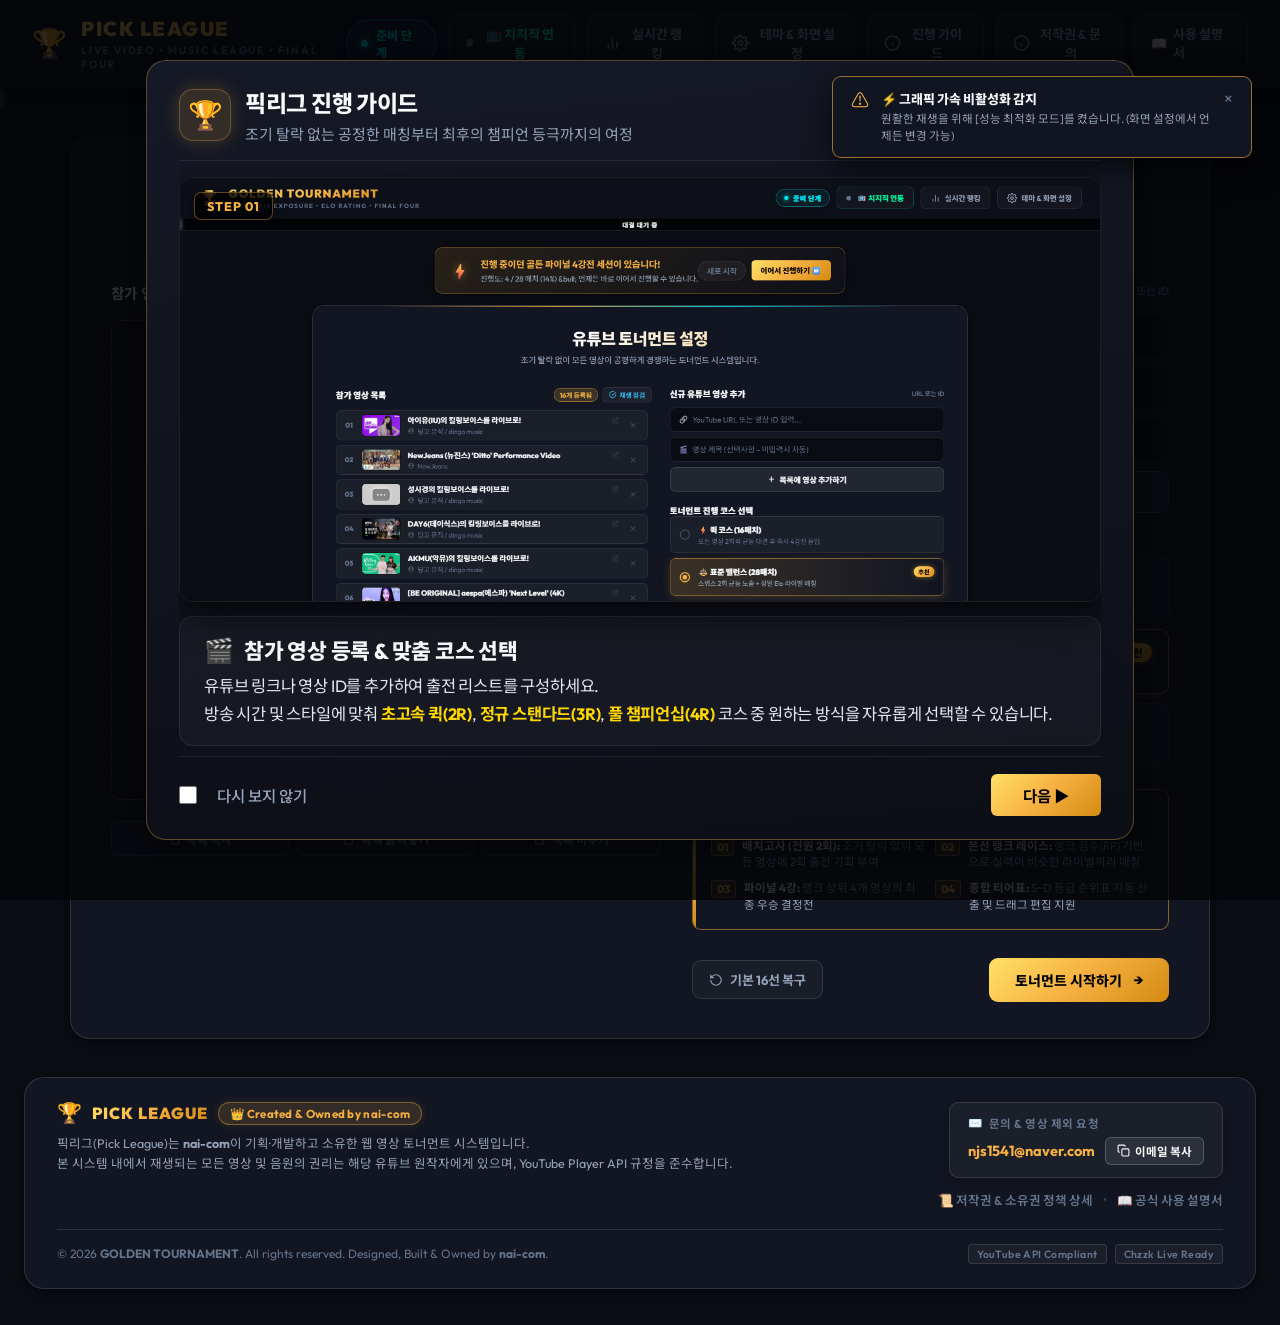
==== commit 0c470e8f: "타이틀 변경 및 적용" ====
--- a/index.html
+++ b/index.html
@@ -3,8 +3,8 @@
 <head>
   <meta charset="UTF-8">
   <meta name="viewport" content="width=device-width, initial-scale=1.0">
-  <title>골든 토너먼트 | YouTube Music & Video League</title>
-  <meta name="description" content="조기 탈락 없는 공정한 배치고사와 실시간 라이벌 랭크 레이스, 골든 파이널 4강 토너먼트가 결합된 유튜브 영상 챔피언십">
+  <title>픽리그 | YouTube Music & Video League</title>
+  <meta name="description" content="조기 탈락 없는 공정한 배치고사와 실시간 라이벌 랭크 레이스, 챔피언십 4강 토너먼트가 결합된 유튜브 영상 리그">
   <!-- Google Fonts: Outfit & Noto Sans KR -->
   <link rel="preconnect" href="https://fonts.googleapis.com">
   <link rel="preconnect" href="https://fonts.gstatic.com" crossorigin>
@@ -19,8 +19,8 @@
       <div class="logo-area">
         <div class="trophy-badge">🏆</div>
         <div>
-          <h1 class="brand-title">GOLDEN TOURNAMENT</h1>
-          <p class="brand-sub">PLACEMENT ROUND &bull; RANK RACE &bull; FINAL FOUR</p>
+          <h1 class="brand-title">PICK LEAGUE</h1>
+          <p class="brand-sub">LIVE VIDEO &bull; MUSIC LEAGUE &bull; FINAL FOUR</p>
         </div>
       </div>
 
@@ -232,7 +232,7 @@
               <div class="rule-features-box">
                 <div class="rule-box-header">
                   <span class="sparkle-icon">✨</span>
-                  <h4>골든 토너먼트 진행 방식</h4>
+                  <h4>픽리그 진행 방식</h4>
                 </div>
                 <div class="rule-steps-grid">
                   <div class="rule-step-item">
@@ -245,7 +245,7 @@
                   </div>
                   <div class="rule-step-item">
                     <span class="step-num">03</span>
-                    <div class="step-desc"><strong>골든 파이널 4강:</strong> 랭크 상위 4개 영상의 최종 우승 결정전</div>
+                    <div class="step-desc"><strong>파이널 4강:</strong> 랭크 상위 4개 영상의 최종 우승 결정전</div>
                   </div>
                   <div class="rule-step-item">
                     <span class="step-num">04</span>
@@ -451,9 +451,9 @@
           <div class="final-header-bar">
             <div class="final-header-info">
               <div class="final-header-top-badge">
-                <span class="sparkle-badge">GOLDEN FINAL 4</span>
-              </div>
-              <h2 class="view-title">골든 파이널 4강 토너먼트</h2>
+                <span class="sparkle-badge">CHAMPIONSHIP FINAL 4</span>
+              </div>
+              <h2 class="view-title">파이널 4강 토너먼트</h2>
               <p class="view-desc">본선 랭크 레이스 상위 4개 영상의 최종 순위 결정전</p>
             </div>
 
@@ -510,11 +510,11 @@
           <div class="footer-brand-col">
             <div class="footer-brand-title">
               <span class="footer-brand-logo">🏆</span>
-              <strong class="footer-brand-name">GOLDEN TOURNAMENT</strong>
+              <strong class="footer-brand-name">PICK LEAGUE</strong>
               <span class="footer-owner-tag">👑 Created &amp; Owned by nai-com</span>
             </div>
             <p class="footer-desc">
-              골든 토너먼트는 <strong>nai-com</strong>이 기획·개발하고 소유한 웹 영상 토너먼트 시스템입니다.<br>
+              픽리그(Pick League)는 <strong>nai-com</strong>이 기획·개발하고 소유한 웹 영상 토너먼트 시스템입니다.<br>
               본 시스템 내에서 재생되는 모든 영상 및 음원의 권리는 해당 유튜브 원작자에게 있으며, YouTube Player API 규정을 준수합니다.
             </p>
           </div>
@@ -1080,7 +1080,7 @@
         <div class="intro-title-group">
           <span class="intro-badge-icon">🏆</span>
           <div>
-            <h3 id="intro-guide-title" class="intro-dialog-title">골든 토너먼트 진행 가이드</h3>
+            <h3 id="intro-guide-title" class="intro-dialog-title">픽리그 진행 가이드</h3>
             <p class="intro-dialog-sub">조기 탈락 없는 공정한 매칭부터 최후의 챔피언 등극까지의 여정</p>
           </div>
         </div>
@@ -1155,13 +1155,13 @@
           <!-- Slide 4 -->
           <div class="intro-slide" data-index="3">
             <div class="intro-slide-media">
-              <img src="docs/images/10_bracket_final4_tree.png" alt="골든 파이널 4강 본선 토너먼트" class="intro-slide-img">
+              <img src="docs/images/10_bracket_final4_tree.png" alt="파이널 4강 본선 토너먼트" class="intro-slide-img">
               <span class="intro-step-pill">STEP 04</span>
             </div>
             <div class="intro-slide-info">
               <h4 class="slide-headline">
                 <span class="slide-hl-icon">👑</span>
-                <span>최강 4팀의 격돌! 골든 파이널 4강전 & 결승</span>
+                <span>최강 4팀의 격돌! 파이널 4강전 & 결승</span>
               </h4>
               <p class="slide-desc">
                 치열한 래더를 뚫고 올라온 <strong>상위 4개 최강 후보</strong>가 챔피언십 브래킷 트리에 진출합니다.<br>
@@ -1232,7 +1232,7 @@
           </div>
           <div class="policy-card-content">
             <p>
-              본 <strong>골든 토너먼트 (GOLDEN TOURNAMENT)</strong> 웹 애플리케이션의 기획, 시스템 아키텍처, 매칭 알고리즘(공정 배치고사, ELO 랭크 레이스, 4강 브래킷, 실시간 시청자 투표 시스템), UI/UX 디자인 및 프론트엔드 소스코드의 모든 권리와 지식재산권은 <strong>소유주 nai-com</strong>에게 있습니다.
+              본 <strong>픽리그 (PICK LEAGUE)</strong> 웹 애플리케이션의 기획, 시스템 아키텍처, 매칭 알고리즘(공정 배치고사, ELO 랭크 레이스, 4강 브래킷, 실시간 시청자 투표 시스템), UI/UX 디자인 및 프론트엔드 소스코드의 모든 권리와 지식재산권은 <strong>소유주 nai-com</strong>에게 있습니다.
             </p>
             <ul class="policy-list">
               <li><strong>프로그램 개발 및 소유자:</strong> nai-com</li>
@@ -1250,7 +1250,7 @@
           </div>
           <div class="policy-card-content">
             <p>
-              골든 토너먼트에서 등록되어 재생되는 모든 동영상, 음원, 아티스트 정보 및 섬네일의 저작권과 제반 권리는 <strong>해당 원작자 및 유튜브 채널 권리자</strong>에게 귀속됩니다.
+              픽리그에서 등록되어 재생되는 모든 동영상, 음원, 아티스트 정보 및 섬네일의 저작권과 제반 권리는 <strong>해당 원작자 및 유튜브 채널 권리자</strong>에게 귀속됩니다.
             </p>
             <ul class="policy-list">
               <li>본 프로그램은 영상을 별도 서버에 저장·변환·다운로드하지 않으며, <strong>YouTube 공식 IFrame Player API</strong> 규정을 철저히 준수하여 인라인 임베드 스트리밍만을 중개합니다.</li>
@@ -1278,7 +1278,7 @@
                 <button type="button" id="btn-copy-modal-email" class="btn-copy-email-sub" title="이메일 복사">
                   📋 이메일 복사
                 </button>
-                <a href="mailto:njs1541@naver.com?subject=[골든토너먼트 문의]" class="btn-send-email-sub">
+                <a href="mailto:njs1541@naver.com?subject=[픽리그 문의]" class="btn-send-email-sub">
                   🚀 메일 보내기
                 </a>
               </div>
